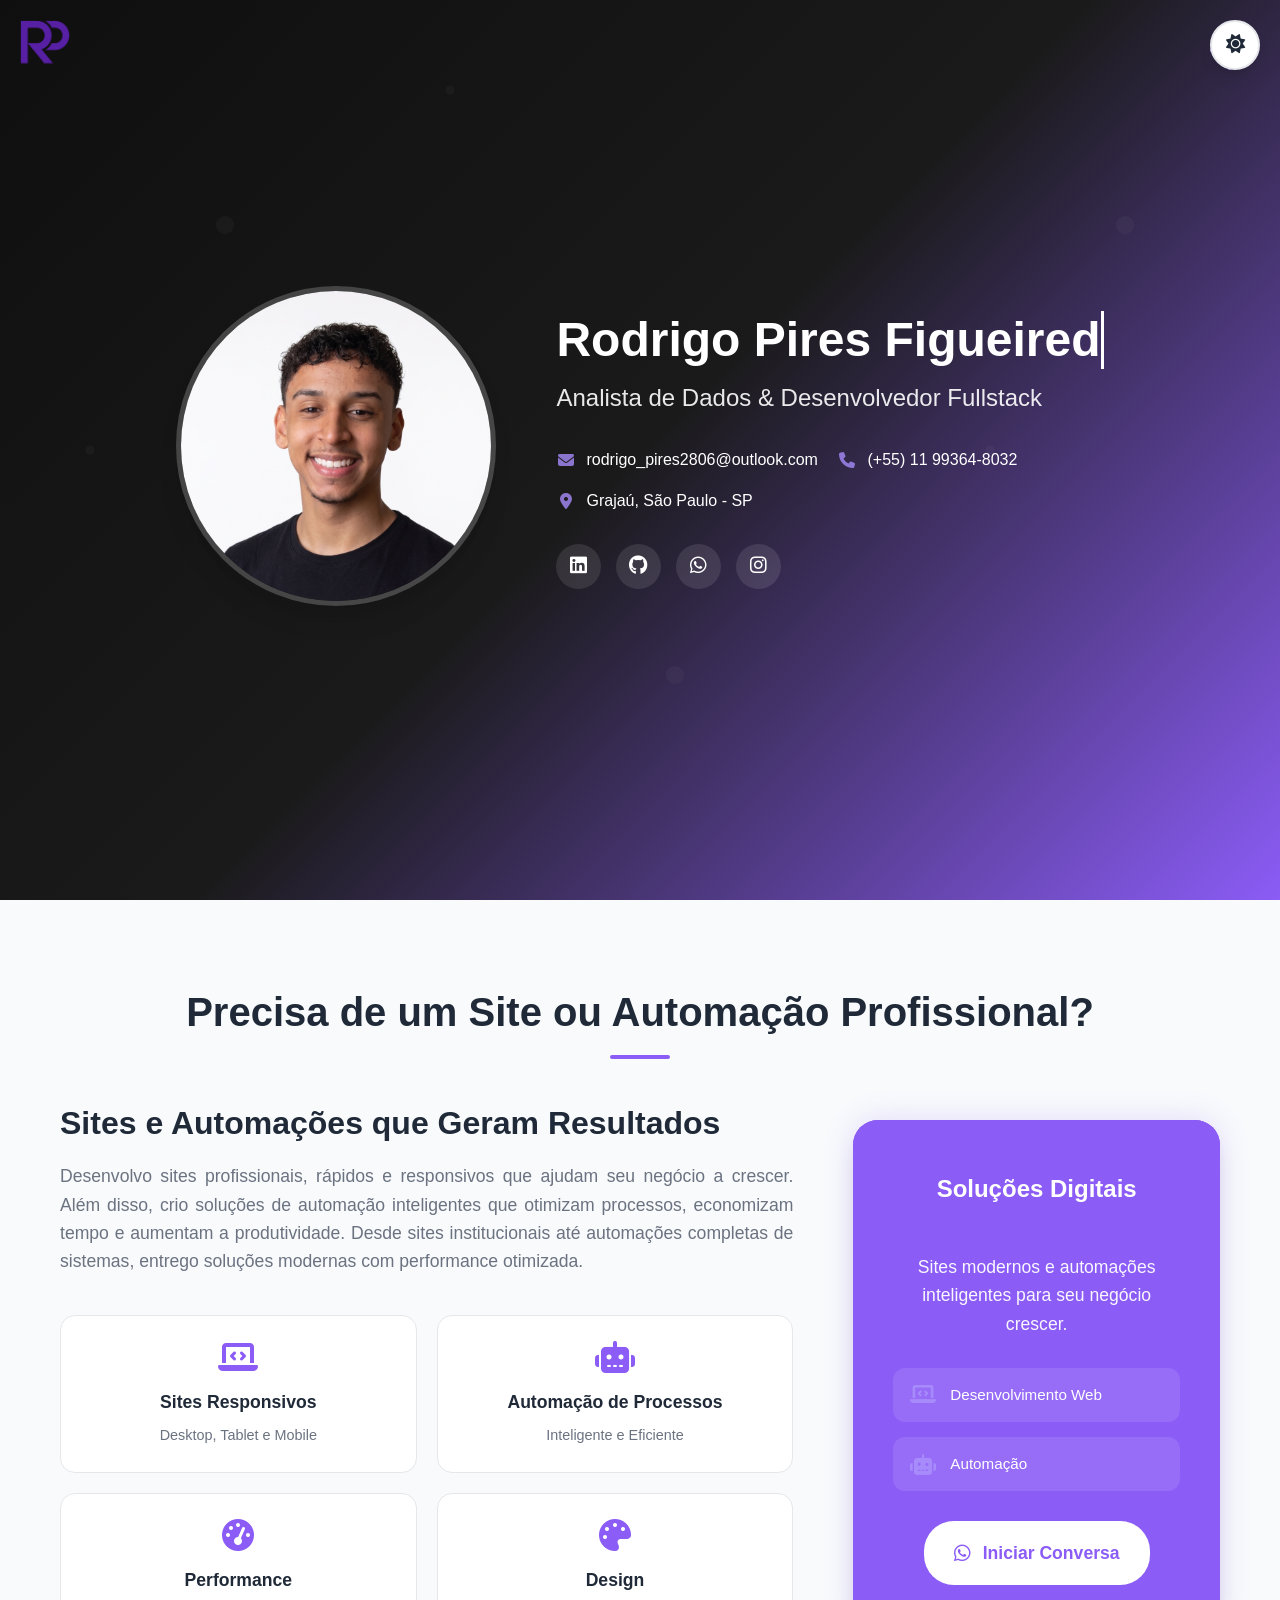
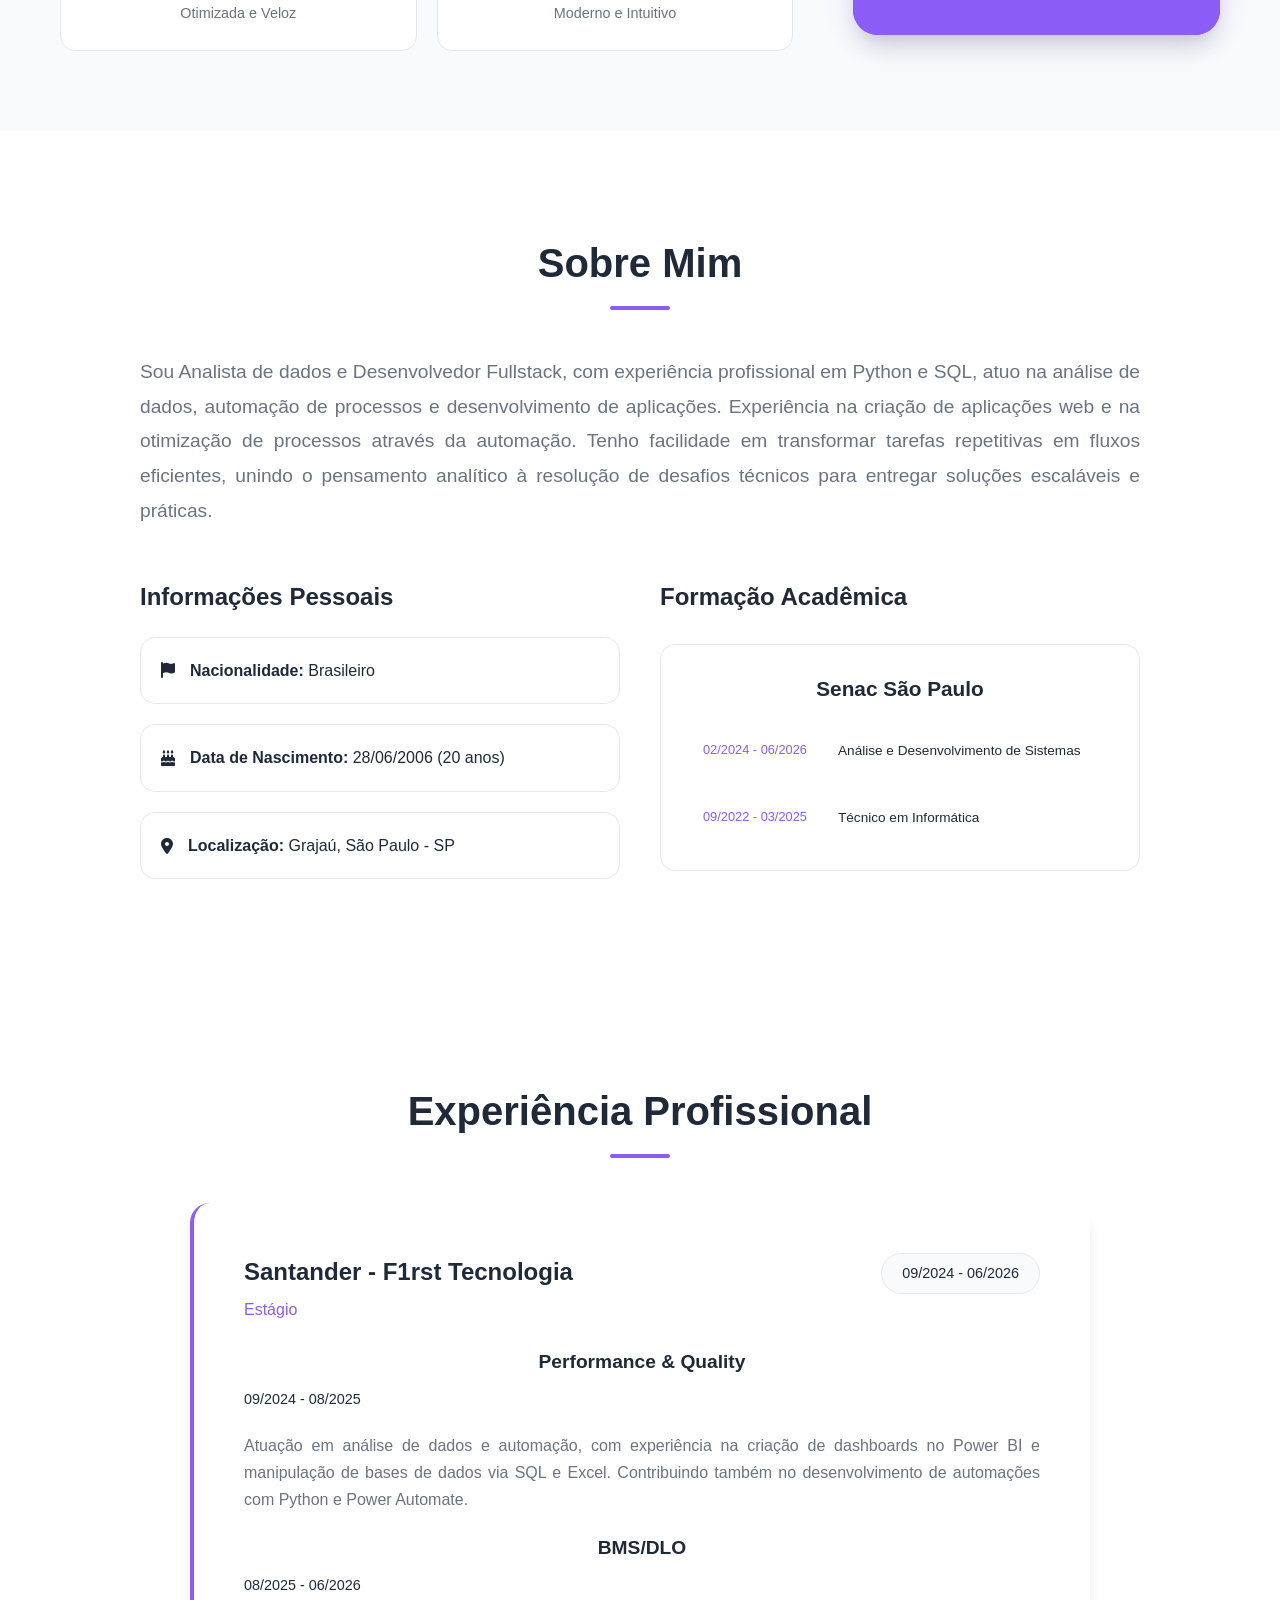
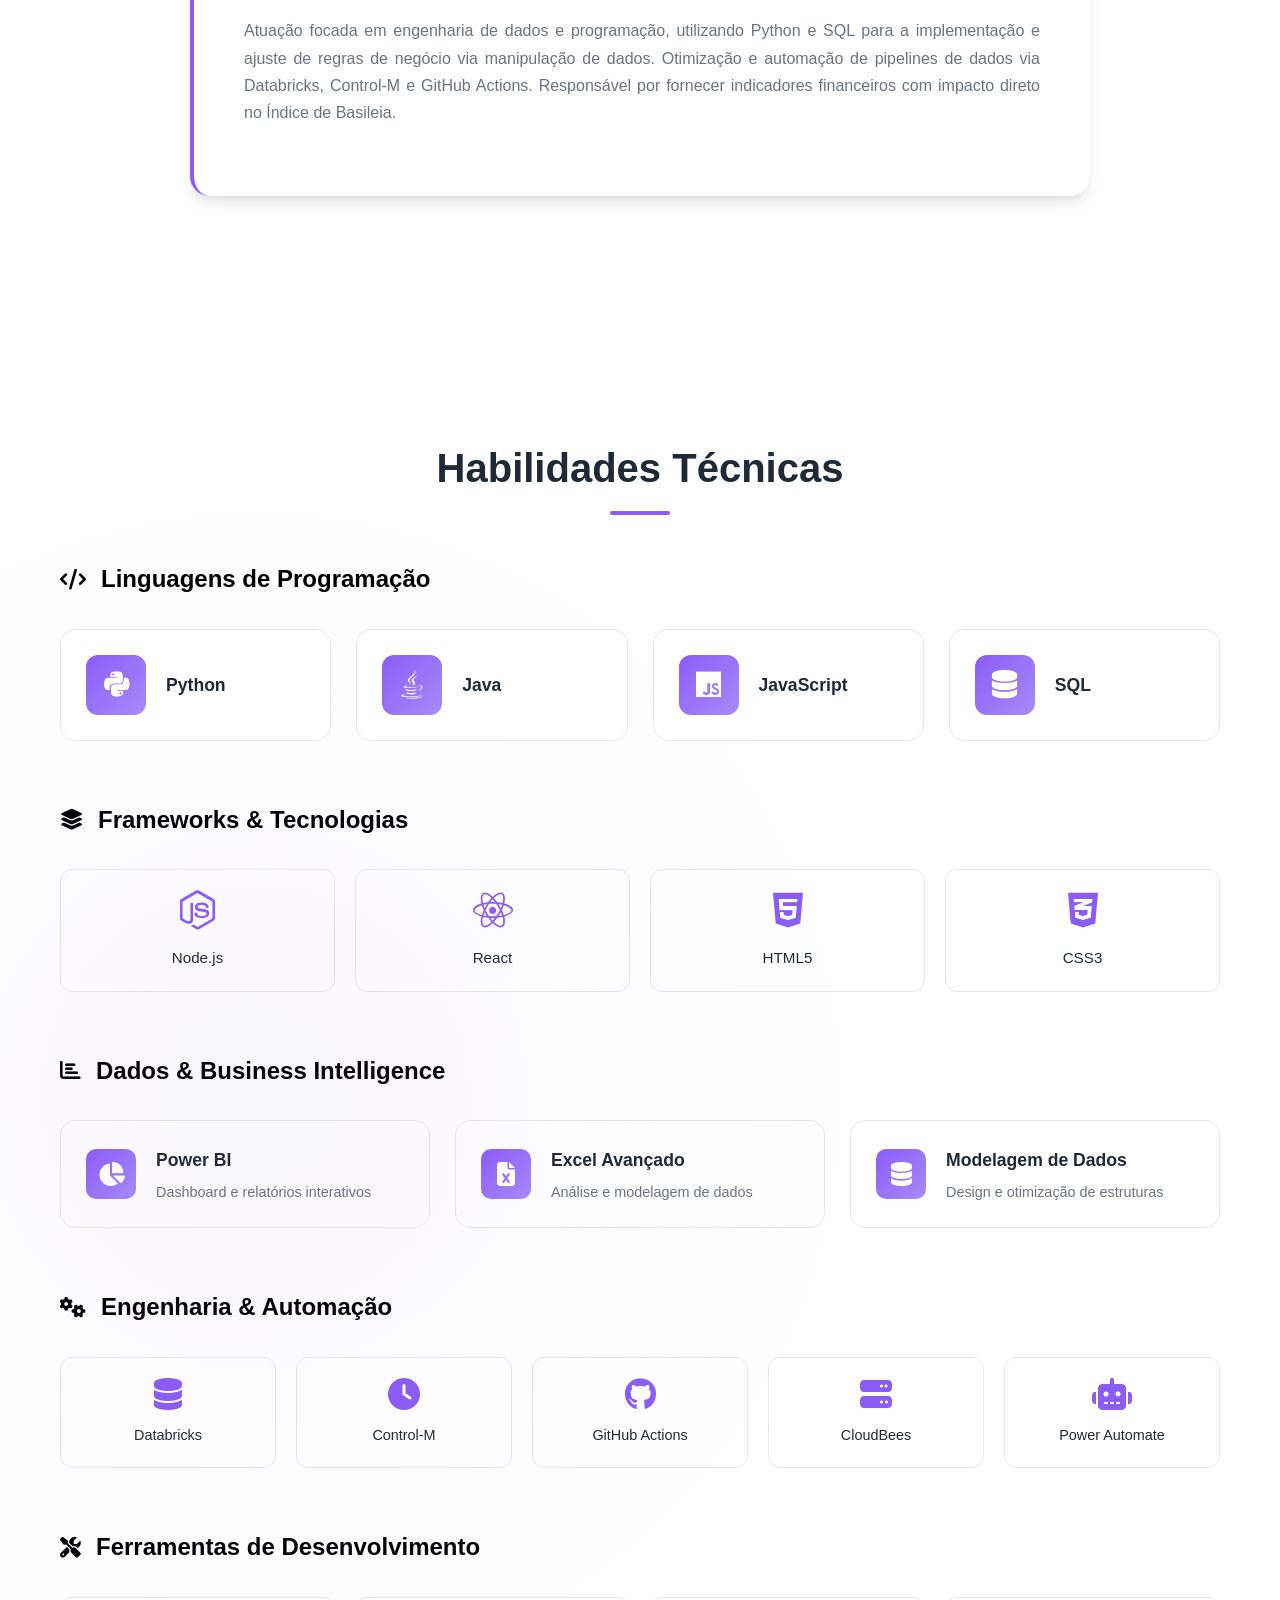
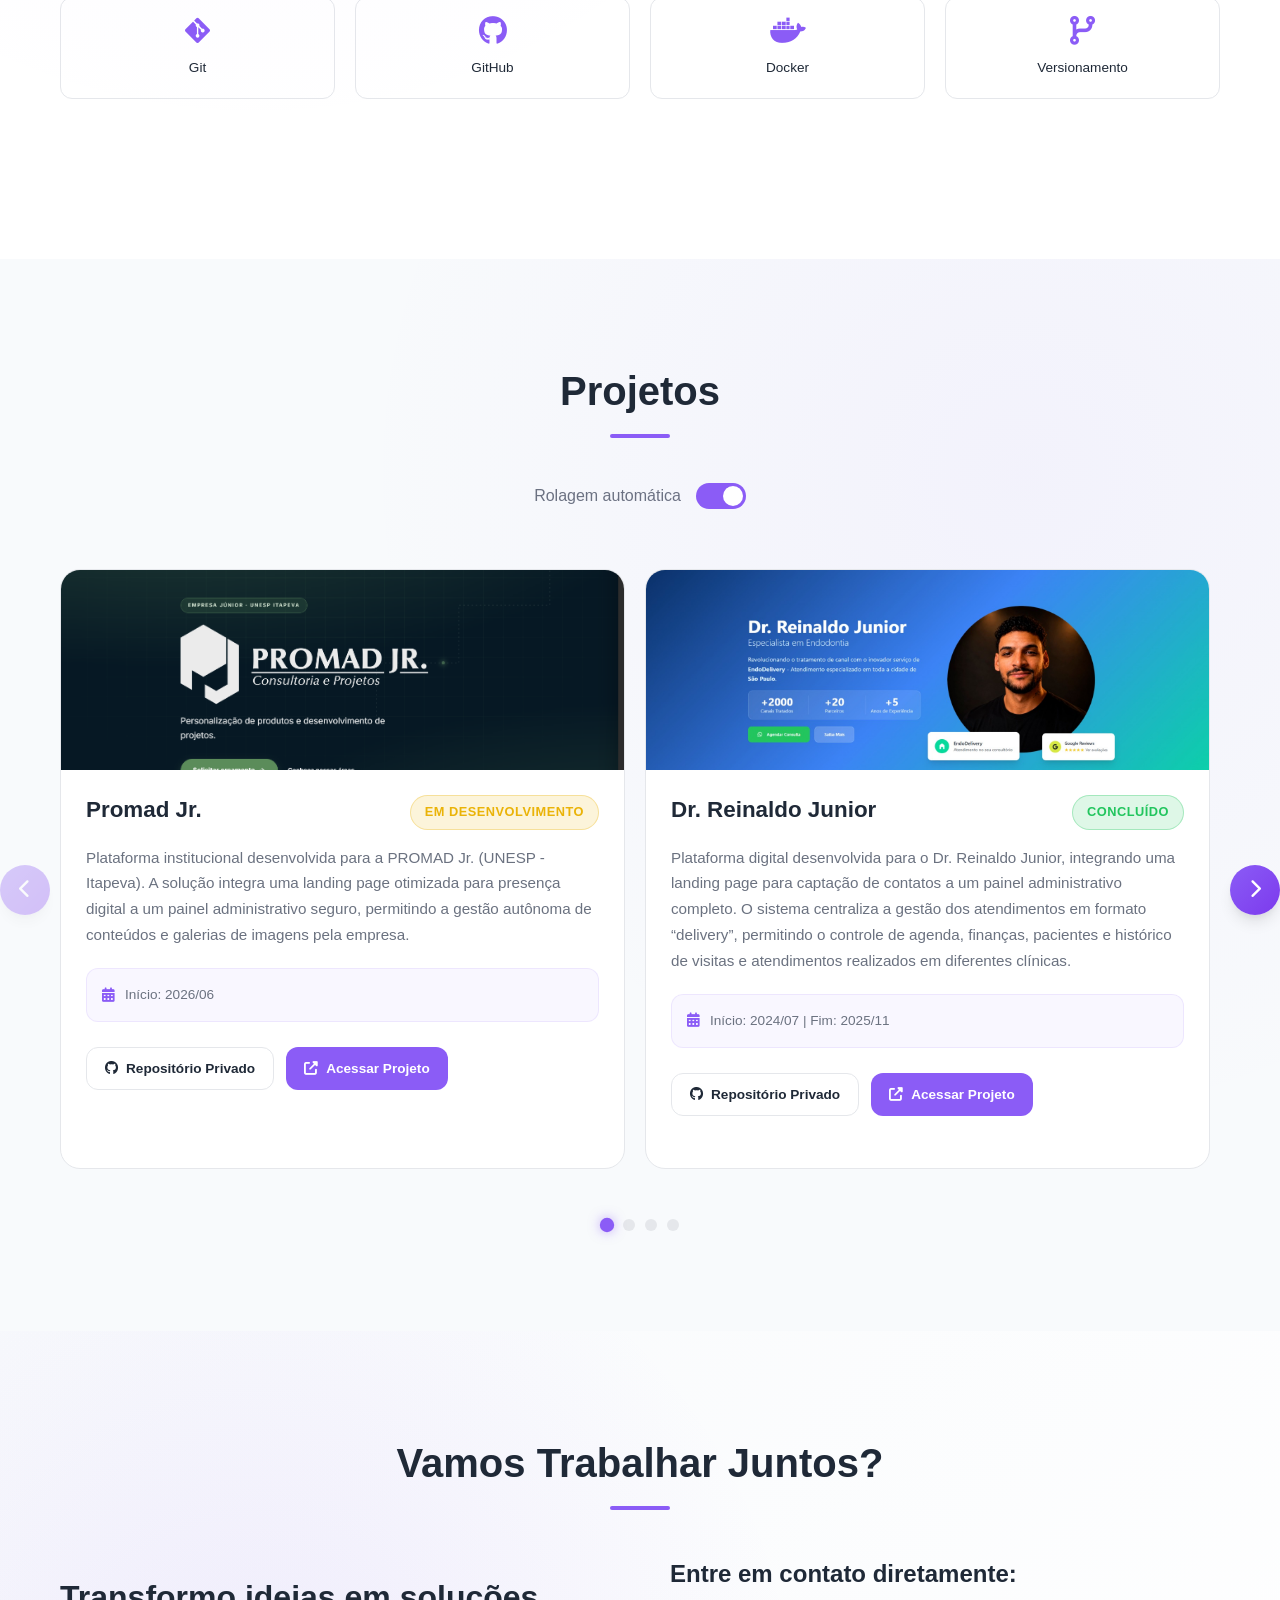
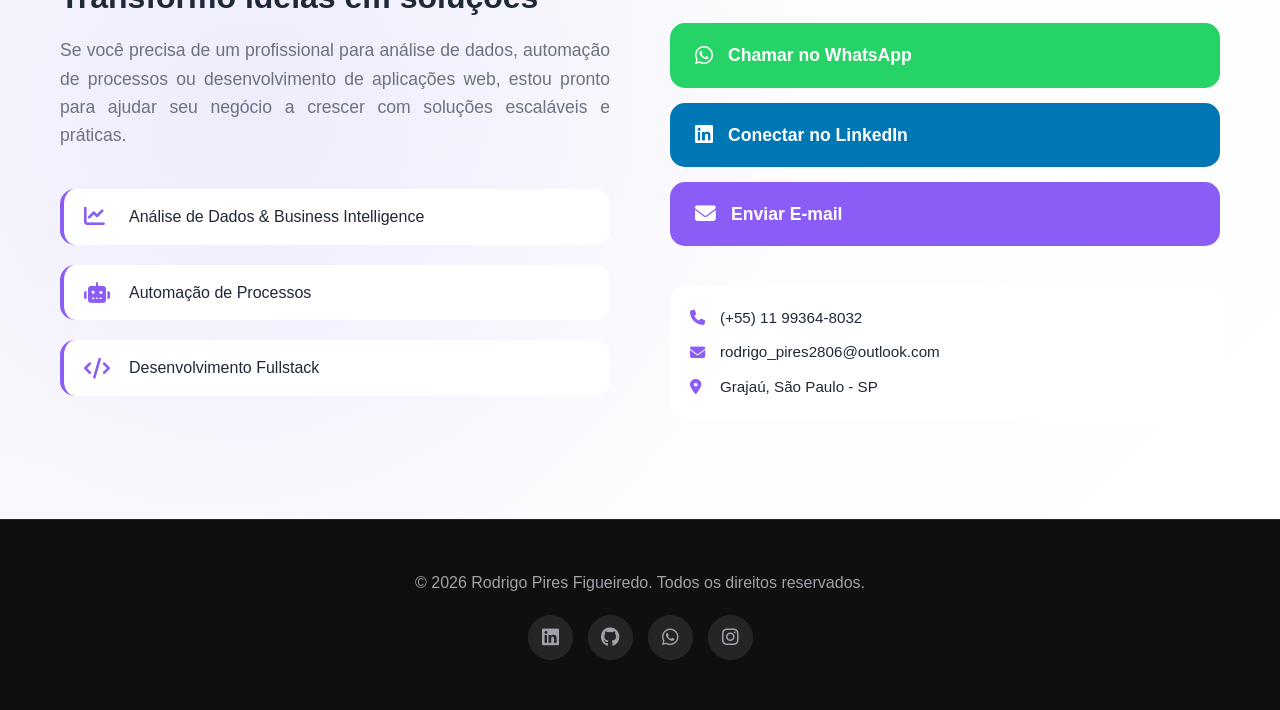
==== index.html @ 3133cb39 "feat: Novo projeto adicionado (Dr. Reinaldo Junior). Descrição e título do projeto "Promad Jr." alte" ====
<!DOCTYPE html>
<html lang="pt-BR">
<head>
    <meta charset="UTF-8">
    <meta name="viewport" content="width=device-width, initial-scale=1.0">
    <meta name="format-detection" content="telephone=no">
    <meta name="format-detection" content="date=no">
    <meta name="robots" content="noindex, nofollow">
    <meta http-equiv="Content-Security-Policy" content="script-src 'self' 'unsafe-inline' https://fonts.googleapis.com https://cdnjs.cloudflare.com; style-src 'self' 'unsafe-inline' https://fonts.googleapis.com https://cdnjs.cloudflare.com; font-src https://fonts.gstatic.com https://cdnjs.cloudflare.com;">
    <title>Rodrigo Pires Figueiredo - Analista de Dados & Desenvolvedor Fullstack</title>
    
    <!-- Favicons -->
    <link rel="icon" type="image/x-icon" href="Favicon/favicon.ico">
    <link rel="icon" type="image/png" sizes="32x32" href="Favicon/favicon-32x32.png">
    <link rel="icon" type="image/png" sizes="16x16" href="Favicon/favicon-16x16.png">
    
    <link rel="stylesheet" href="styles.css">
    <link rel="stylesheet" href="navbar-styles.css">
    <link href="https://fonts.googleapis.com/css2?family=Inter:wght@300;400;500;600;700&display=swap" rel="stylesheet">
    <link rel="stylesheet" href="https://cdnjs.cloudflare.com/ajax/libs/font-awesome/6.4.0/css/all.min.css">
</head>
<body>
    <!-- Header com informações pessoais -->
    <header class="hero-section" id="hero">
        <div class="container">
            <div class="hero-content">
                <div class="profile-image">
                    <img src="img/DigoPires.jpg" alt="Rodrigo Pires Figueiredo" id="profile-img">
                </div>
                <div class="hero-text">
                    <h1 class="name">Rodrigo Pires Figueiredo</h1>
                    <h2 class="title">Analista de Dados & Desenvolvedor Fullstack</h2>
                    <div class="contact-info">
                        <div class="contact-item">
                            <i class="fas fa-envelope"></i>
                            <span>rodrigo_pires2806@outlook.com</span>
                        </div>
                        <div class="contact-item">
                            <i class="fas fa-phone"></i>
                            <span>(+55) 11 99364-8032</span>
                        </div>
                        <div class="contact-item">
                            <i class="fas fa-map-marker-alt"></i>
                            <span>Grajaú, São Paulo - SP</span>
                        </div>
                    </div>
                    <div class="social-links">
                        <a href="https://www.linkedin.com/in/rodrigo-pires-figueiredo" target="_blank" class="social-link">
                            <i class="fab fa-linkedin"></i>
                        </a>
                        <a href="https://github.com/DigoPires" target="_blank" class="social-link">
                            <i class="fab fa-github"></i>
                        </a>
                        <a href="https://wa.me/+5511993648032" target="_blank" class="social-link whatsapp-link">
                            <i class="fab fa-whatsapp"></i>
                        </a>
                        <a href="https://www.instagram.com/_pires.r/" target="_blank" class="social-link instagram-link">
                            <i class="fab fa-instagram"></i>
                        </a>
                    </div>
                </div>
            </div>
        </div>
        
        <!-- Seta animada para indicar rolagem -->
        <div class="scroll-indicator" id="scroll-indicator">
            <div class="scroll-arrow">
                <i class="fas fa-chevron-down"></i>
            </div>
            <div class="scroll-text">
                Role para ver mais
            </div>
        </div>
    </header>

    <!-- Nav-bar Flutuante e Inteligente -->
    <nav id="smart-nav" class="floating-nav">
        <div class="nav-container">
            <ul class="nav-menu">
                <!-- <li class="nav-item">
                    <a href="#hero" class="nav-link" data-section="hero">
                        <i class="fas fa-home"></i>
                        <span>Home</span>
                    </a>
                </li> -->
                <li class="nav-item">
                    <a href="#sites" class="nav-link" data-section="sites">
                        <i class="fas fa-laptop-code"></i>
                        <span>Serviços</span>
                    </a>
                </li>
                <li class="nav-item">
                    <a href="#about" class="nav-link" data-section="about">
                        <i class="fas fa-user"></i>
                        <span>Sobre</span>
                    </a>
                </li>
                <li class="nav-item">
                    <a href="#experience" class="nav-link" data-section="experience">
                        <i class="fas fa-briefcase"></i>
                        <span>Experiência</span>
                    </a>
                </li>
                <li class="nav-item">
                    <a href="#skills" class="nav-link" data-section="skills">
                        <i class="fas fa-code"></i>
                        <span>Habilidades</span>
                    </a>
                </li>
                <li class="nav-item">
                    <a href="#projects" class="nav-link" data-section="projects">
                        <i class="fas fa-folder-open"></i>
                        <span>Projetos</span>
                    </a>
                </li>
                <li class="nav-item">
                    <a href="#contact" class="nav-link" data-section="contact">
                        <i class="fas fa-envelope"></i>
                        <span>Contato</span>
                    </a>
                </li>
            </ul>
            <button class="nav-toggle" id="nav-toggle-btn">
                <i class="fas fa-bars"></i>
            </button>
        </div>
    </nav>

    <!-- Seção Sites Profissionais -->
    <section class="sites-section" id="sites">
        <div class="container">
            <h2 class="section-title">Precisa de um Site ou Automação Profissional?</h2>
            <div class="sites-content">
                <div class="sites-text">
                    <h3>Sites e Automações que Geram Resultados</h3>
                    <p>Desenvolvo sites profissionais, rápidos e responsivos que ajudam seu negócio a crescer. Além disso, crio soluções de automação inteligentes que otimizam processos, economizam tempo e aumentam a produtividade. Desde sites institucionais até automações completas de sistemas, entrego soluções modernas com performance otimizada.</p>
                    <div class="services-grid">
                        <div class="service-item">
                            <i class="fas fa-laptop-code"></i>
                            <h4>Sites Responsivos</h4>
                            <p>Desktop, Tablet e Mobile</p>
                        </div>
                        <div class="service-item">
                            <i class="fas fa-robot"></i>
                            <h4>Automação de Processos</h4>
                            <p>Inteligente e Eficiente</p>
                        </div>
                        <div class="service-item">
                            <i class="fas fa-tachometer-alt"></i>
                            <h4>Performance</h4>
                            <p>Otimizada e Veloz</p>
                        </div>
                        <div class="service-item">
                            <i class="fas fa-palette"></i>
                            <h4>Design</h4>
                            <p>Moderno e Intuitivo</p>
                        </div>
                    </div>
                </div>
                <div class="sites-cta">
                    <div class="cta-card">
                        <div class="cta-header">
                            <i class="fas fa-rocket"></i>
                            <h4>Soluções Digitais</h4>
                        </div>
                        <p>Sites modernos e automações inteligentes para seu negócio crescer.</p>
                        <div class="cta-features">
                            <div class="feature-item">
                                <i class="fas fa-laptop-code"></i>
                                <span>Desenvolvimento Web</span>
                            </div>
                            <div class="feature-item">
                                <i class="fas fa-robot"></i>
                                <span>Automação</span>
                            </div>
                        </div>
                        <a href="https://wa.me/+5511993648032?text=Olá%20Rodrigo!%20Vi%20seu%20portfólio%20e%20preciso%20de%20um%20site%20ou%20automação.%20Podemos%20conversar?" target="_blank" class="cta-button">
                            <i class="fab fa-whatsapp"></i>
                            <span>Iniciar Conversa</span>
                        </a>
                    </div>
                </div>
            </div>
        </div>
    </section>

    <!-- Seção Sobre Mim -->
    <section class="about-section" id="about">
        <div class="container">
            <h2 class="section-title">Sobre Mim</h2>
            <div class="about-content">
                <p class="about-text">
                    Sou Analista de dados e Desenvolvedor Fullstack, com experiência profissional em Python e SQL, atuo na análise de dados, automação de processos e desenvolvimento de aplicações. Experiência na criação de aplicações web e na otimização de processos através da automação. Tenho facilidade em transformar tarefas repetitivas em fluxos eficientes, unindo o pensamento analítico à resolução de desafios técnicos para entregar soluções escaláveis e práticas.
                </p>
                <div class="integrated-info">
                    <div class="personal-info">
                        <h3>Informações Pessoais</h3>
                        <div class="info-grid">
                            <div class="info-item">
                                <i class="fas fa-flag"></i>
                                <div>
                                    <strong>Nacionalidade:</strong>
                                    <span>Brasileiro</span>
                                </div>
                            </div>
                            <div class="info-item">
                                <i class="fas fa-birthday-cake"></i>
                                <div>
                                    <strong>Data de Nascimento:</strong>
                                    <span>28/06/2006 (<span id="age">20</span> anos)</span>
                                </div>
                            </div>
                            <div class="info-item">
                                <i class="fas fa-map-marker-alt"></i>
                                <div>
                                    <strong>Localização:</strong>
                                    <span>Grajaú, São Paulo - SP</span>
                                </div>
                            </div>
                        </div>
                    </div>
                    <div class="education-info">
                        <h3>Formação Acadêmica</h3>
                        <div class="education-item">
                            <div class="education-header">
                                <h4>Senac São Paulo</h4>
                            </div>
                            <div class="education-details">
                                <div class="course-item">
                                    <span class="period">02/2024 - 06/2026</span>
                                    <span class="degree">Análise e Desenvolvimento de Sistemas</span>
                                </div>
                                <div class="course-item">
                                    <span class="period">09/2022 - 03/2025</span>
                                    <span class="degree">Técnico em Informática</span>
                                </div>
                            </div>
                        </div>
                    </div>
                </div>
            </div>
        </div>
    </section>

    <!-- Seção de Experiência Profissional -->
    <section class="experience-section" id="experience">
        <div class="container">
            <h2 class="section-title">Experiência Profissional</h2>
            <div class="experience-timeline">
                <div class="experience-item">
                    <div class="experience-header">
                        <div class="company-info">
                            <h3>Santander - F1rst Tecnologia</h3>
                            <span class="position">Estágio</span>
                        </div>
                        <span class="period">09/2024 - 06/2026</span>
                    </div>
                    <div class="experience-details">
                        <div class="role">
                            <h4>Performance & Quality</h4>
                            <span class="role-period">09/2024 - 08/2025</span>
                        </div>
                        <p>Atuação em análise de dados e automação, com experiência na criação de dashboards no Power BI e manipulação de bases de dados via SQL e Excel. Contribuindo também no desenvolvimento de automações com Python e Power Automate.</p>
                        
                        <div class="role">
                            <h4>BMS/DLO</h4>
                            <span class="role-period">08/2025 - 06/2026</span>
                        </div>
                        <p>Atuação focada em engenharia de dados e programação, utilizando Python e SQL para a implementação e ajuste de regras de negócio via manipulação de dados. Otimização e automação de pipelines de dados via Databricks, Control-M e GitHub Actions. Responsável por fornecer indicadores financeiros com impacto direto no Índice de Basileia.</p>
                    </div>
                </div>
            </div>
        </div>
    </section>

    
    <!-- Seção de Habilidades -->
    <section class="skills-section" id="skills">
        <div class="container">
            <h2 class="section-title">Habilidades Técnicas</h2>
            
            <!-- Linguagens de Programação -->
            <div class="skills-category">
                <h3 class="category-title">
                    <i class="fas fa-code"></i>
                    Linguagens de Programação
                </h3>
                <div class="programming-languages">
                    <div class="lang-card">
                        <div class="lang-icon">
                            <i class="fab fa-python"></i>
                        </div>
                        <div class="lang-info">
                            <h4>Python</h4>
                        </div>
                    </div>
                    <div class="lang-card">
                        <div class="lang-icon">
                            <i class="fab fa-java"></i>
                        </div>
                        <div class="lang-info">
                            <h4>Java</h4>
                        </div>
                    </div>
                    <div class="lang-card">
                        <div class="lang-icon">
                            <i class="fab fa-js"></i>
                        </div>
                        <div class="lang-info">
                            <h4>JavaScript</h4>
                        </div>
                    </div>
                    <div class="lang-card">
                        <div class="lang-icon">
                            <i class="fas fa-database"></i>
                        </div>
                        <div class="lang-info">
                            <h4>SQL</h4>
                        </div>
                    </div>
                </div>
            </div>

            <!-- Frameworks & Tecnologias -->
            <div class="skills-category">
                <h3 class="category-title">
                    <i class="fas fa-layer-group"></i>
                    Frameworks & Tecnologias
                </h3>
                <div class="tech-grid">
                    <div class="tech-item">
                        <i class="fab fa-node-js"></i>
                        <span>Node.js</span>
                    </div>
                    <div class="tech-item">
                        <i class="fab fa-react"></i>
                        <span>React</span>
                    </div>
                    <div class="tech-item">
                        <i class="fab fa-html5"></i>
                        <span>HTML5</span>
                    </div>
                    <div class="tech-item">
                        <i class="fab fa-css3-alt"></i>
                        <span>CSS3</span>
                    </div>
                </div>
            </div>

            <!-- Dados & Business Intelligence -->
            <div class="skills-category">
                <h3 class="category-title">
                    <i class="fas fa-chart-bar"></i>
                    Dados & Business Intelligence
                </h3>
                <div class="bi-grid">
                    <div class="bi-item">
                        <div class="bi-icon">
                            <i class="fas fa-chart-pie"></i>
                        </div>
                        <div class="bi-info">
                            <h4>Power BI</h4>
                            <p>Dashboard e relatórios interativos</p>
                        </div>
                    </div>
                    <div class="bi-item">
                        <div class="bi-icon">
                            <i class="fas fa-file-excel"></i>
                        </div>
                        <div class="bi-info">
                            <h4>Excel Avançado</h4>
                            <p>Análise e modelagem de dados</p>
                        </div>
                    </div>
                    <div class="bi-item">
                        <div class="bi-icon">
                            <i class="fas fa-database"></i>
                        </div>
                        <div class="bi-info">
                            <h4>Modelagem de Dados</h4>
                            <p>Design e otimização de estruturas</p>
                        </div>
                    </div>
                </div>
            </div>

            <!-- Engenharia & Automação -->
            <div class="skills-category">
                <h3 class="category-title">
                    <i class="fas fa-cogs"></i>
                    Engenharia & Automação
                </h3>
                <div class="automation-grid">
                    <div class="automation-item">
                        <i class="fas fa-database"></i>
                        <span>Databricks</span>
                    </div>
                    <div class="automation-item">
                        <i class="fas fa-clock"></i>
                        <span>Control-M</span>
                    </div>
                    <div class="automation-item">
                        <i class="fab fa-github"></i>
                        <span>GitHub Actions</span>
                    </div>
                    <div class="automation-item">
                        <i class="fas fa-server"></i>
                        <span>CloudBees</span>
                    </div>
                    <div class="automation-item">
                        <i class="fas fa-robot"></i>
                        <span>Power Automate</span>
                    </div>
                </div>
            </div>

            <!-- Ferramentas de Desenvolvimento -->
            <div class="skills-category">
                <h3 class="category-title">
                    <i class="fas fa-tools"></i>
                    Ferramentas de Desenvolvimento
                </h3>
                <div class="dev-tools-grid">
                    <div class="dev-tool">
                        <i class="fab fa-git-alt"></i>
                        <span>Git</span>
                    </div>
                    <div class="dev-tool">
                        <i class="fab fa-github"></i>
                        <span>GitHub</span>
                    </div>
                    <div class="dev-tool">
                        <i class="fab fa-docker"></i>
                        <span>Docker</span>
                    </div>
                    <div class="dev-tool">
                        <i class="fas fa-code-branch"></i>
                        <span>Versionamento</span> 
                    </div>
                </div>
            </div>
        </div>
    </section>

    <!-- Seção de Projetos -->
    <section class="projects-section" id="projects">
        <div class="container">
            <h2 class="section-title">Projetos</h2>
            <div class="autoplay-control">
                <span class="autoplay-label">Rolagem automática</span>
                <label class="toggle-switch">
                    <input type="checkbox" id="autoplay-toggle" checked>
                    <span class="toggle-slider"></span>
                </label>
            </div>
            <div class="projects-carousel">
                <div class="carousel-container">
                    <div class="carousel-track" id="carousel-track">

                        <!-- PromadJR -->
                        <div class="project-card">
                            <div class="project-image">
                                <img src="img/projects/Tela_PromadJr.png" alt="PromadJR" />
                            </div>
                            <div class="project-card-content">
                                <div class="project-header">
                                    <h3 class="project-title">Promad Jr.</h3>
                                    <div class="project-status">
                                        <span class="status-badge in-progress">Em Desenvolvimento</span>
                                    </div>
                                </div>
                                <p class="project-description">Plataforma institucional desenvolvida para a PROMAD Jr. (UNESP - Itapeva). A solução integra uma landing page otimizada para presença digital a um painel administrativo seguro, permitindo a gestão autônoma de conteúdos e galerias de imagens pela empresa.</p>
                                <div class="project-dates">
                                    <span class="date-item">
                                        <i class="fas fa-calendar-alt"></i>
                                        Início: 2026/06
                                    </span>
                                </div>
                                <div class="project-links">
                                    <a href="#" class="project-link project-github-link" target="_blank">
                                        <i class="fab fa-github"></i>
                                        <span>Repositório Privado</span>
                                    </a>
                                    <a href="https://promadjr-staging.onrender.com/" class="project-link access-link" target="_blank">
                                        <i class="fas fa-external-link-alt"></i>
                                        <span>Acessar Projeto</span>
                                    </a>
                                </div>
                            </div>
                        </div>

                        <!-- Dr. Reinaldo Junior -->
                        <div class="project-card">
                            <div class="project-image">
                                <img src="img/projects/Tela_RJ.png" alt="Dr. Reinaldo Junior" />
                            </div>
                            <div class="project-card-content">
                                <div class="project-header">
                                    <h3 class="project-title">Dr. Reinaldo Junior</h3>
                                    <div class="project-status">
                                        <span class="status-badge completed">Concluído</span>
                                    </div>
                                </div>
                                <p class="project-description">Plataforma digital desenvolvida para o Dr. Reinaldo Junior, integrando uma landing page para captação de contatos a um painel administrativo completo. O sistema centraliza a gestão dos atendimentos em formato “delivery”, permitindo o controle de agenda, finanças, pacientes e histórico de visitas e atendimentos realizados em diferentes clínicas.</p>
                                <div class="project-dates">
                                    <span class="date-item">
                                        <i class="fas fa-calendar-alt"></i>
                                        Início: 2024/07 | Fim: 2025/11
                                    </span>
                                </div>
                                <div class="project-links">
                                    <a href="#" class="project-link project-github-link" target="_blank">
                                        <i class="fab fa-github"></i>
                                        <span>Repositório Privado</span>
                                    </a>
                                    <a href="https://reinaldo-junior.onrender.com/" class="project-link access-link" target="_blank">
                                        <i class="fas fa-external-link-alt"></i>
                                        <span>Acessar Projeto</span>
                                    </a>
                                </div>
                            </div>
                        </div>

                        <!-- OdontoReport -->
                        <div class="project-card">
                            <div class="project-image">
                                <img src="img/projects/Tela_OdontoReport.png" alt="OdontoReport" />
                            </div>
                            <div class="project-card-content">
                                <div class="project-header">
                                    <h3 class="project-title">OdontoReport</h3>
                                    <div class="project-status">
                                        <span class="status-badge in-progress">Em Desenvolvimento</span>
                                    </div>
                                </div>
                                <p class="project-description">Aplicação web moderna para dentistas que oferece solução completa para documentação clínica. Com interface intuitiva, dashboard personalizado, geração de PDFs, importação de relatórios e sistema de configurações.</p>
                                <div class="project-dates">
                                    <span class="date-item">
                                        <i class="fas fa-calendar-alt"></i>
                                        Início: 2026/06
                                    </span>
                                </div>
                                <div class="project-links">
                                    <a href="https://github.com/DigoPires/OdontoReport" class="project-link project-github-link" target="_blank">
                                        <i class="fab fa-github"></i>
                                        <span>GitHub</span>
                                    </a>
                                    <a href="https://odonto-report.onrender.com" class="project-link access-link" target="_blank">
                                        <i class="fas fa-external-link-alt"></i>
                                        <span>Acessar Projeto</span>
                                    </a>
                                </div>
                            </div>
                        </div>

                        <!-- DigoChess -->
                        <div class="project-card">
                            <div class="project-image">
                                <img src="img/projects/Tela_DigoChess.png" alt="DigoChess" />
                            </div>
                            <div class="project-card-content">
                                <div class="project-header">
                                    <h3 class="project-title">DigoChess</h3>
                                    <div class="project-status">
                                        <span class="status-badge completed">Concluído</span>
                                    </div>
                                </div>
                                <p class="project-description">Jogo de xadrez completo e moderno desenvolvido com HTML5, CSS3 e JavaScript puro. Interface responsiva, regras completas (roque, en passant, promoção), cronômetro e histórico de jogadas.</p>
                                <div class="project-dates">
                                    <span class="date-item">
                                        <i class="fas fa-calendar-alt"></i>
                                        Início/Fim: 2026/06
                                    </span>
                                </div>
                                <div class="project-links">
                                    <a href="https://github.com/DigoPires/DigoChess" class="project-link project-github-link" target="_blank">
                                        <i class="fab fa-github"></i>
                                        <span>GitHub</span>
                                    </a>
                                    <a href="https://digochess.netlify.app/" class="project-link access-link" target="_blank">
                                        <i class="fas fa-external-link-alt"></i>
                                        <span>Acessar Projeto</span>
                                    </a>
                                </div>
                            </div>
                        </div>

                        <!-- Projeto Landing Page - TI110 -->
                        <div class="project-card">
                            <div class="project-image">
                                <img src="img/projects/Tela_LandingPage.png" alt="Landing Page TI110" />
                            </div>
                            <div class="project-card-content">
                                <div class="project-header">
                                    <h3 class="project-title">Landing Page - TI110</h3>
                                    <div class="project-status">
                                        <span class="status-badge completed">Concluído</span>
                                    </div>
                                </div>
                                <p class="project-description">Website responsivo criado como projeto prático no Senac Largo Treze. Desenvolvido com HTML5, CSS3 e JavaScript puro para consolidação de lógica de programação e layouts modernos.</p>
                                <div class="project-dates">
                                    <span class="date-item">
                                        <i class="fas fa-calendar-alt"></i>
                                        Início/Fim: 2023/12
                                    </span>
                                </div>
                                <div class="project-links">
                                    <a href="https://github.com/jhonatanjulio/projetoLandingPage" class="project-link project-github-link" target="_blank">
                                        <i class="fab fa-github"></i>
                                        <span>GitHub</span>
                                    </a>
                                    <a href="https://landingpageliverpool.vercel.app/" class="project-link access-link" target="_blank">
                                        <i class="fas fa-external-link-alt"></i>
                                        <span>Acessar Projeto</span>
                                    </a>
                                </div>
                            </div>
                        </div>
                    </div>
                </div>
                <button class="carousel-btn prev-btn" id="prev-btn">
                    <i class="fas fa-chevron-left"></i>
                </button>
                <button class="carousel-btn next-btn" id="next-btn">
                    <i class="fas fa-chevron-right"></i>
                </button>
                <div class="carousel-indicators" id="carousel-indicators"></div>
                
                <!-- Setas de navegação mobile -->
                <div class="mobile-nav-arrows" id="mobile-nav-arrows">
                    <button class="mobile-nav-btn" id="mobile-prev-btn">
                        <i class="fas fa-chevron-left"></i>
                    </button>
                    <button class="mobile-nav-btn" id="mobile-next-btn">
                        <i class="fas fa-chevron-right"></i>
                    </button>
                </div>
            </div>
        </div>
    </section>

    <!-- Modal Lightbox para Imagens -->
    <div class="image-modal" id="image-modal">
        <div class="modal-content">
            <button class="modal-close" id="modal-close">
                <i class="fas fa-times"></i>
            </button>
            <img class="modal-image" id="modal-image" src="" alt="" />
        </div>
    </div>


    <!-- Seção Vamos Trabalhar Juntos -->
    <section class="contact-section" id="contact">
        <div class="container">
            <h2 class="section-title">Vamos Trabalhar Juntos?</h2>
            <div class="contact-content">
                <div class="contact-text">
                    <h3>Transformo ideias em soluções</h3>
                    <p>Se você precisa de um profissional para análise de dados, automação de processos ou desenvolvimento de aplicações web, estou pronto para ajudar seu negócio a crescer com soluções escaláveis e práticas.</p>
                    <div class="contact-highlights">
                        <div class="highlight-item">
                            <i class="fas fa-chart-line"></i>
                            <span>Análise de Dados & Business Intelligence</span>
                        </div>
                        <div class="highlight-item">
                            <i class="fas fa-robot"></i>
                            <span>Automação de Processos</span>
                        </div>
                        <div class="highlight-item">
                            <i class="fas fa-code"></i>
                            <span>Desenvolvimento Fullstack</span>
                        </div>
                    </div>
                </div>
                <div class="contact-actions">
                    <h4>Entre em contato diretamente:</h4>
                    <div class="contact-buttons">
                        <a href="https://wa.me/+5511993648032?text=Olá%20Rodrigo!%20Vi%20seu%20currículo%20e%20gostaria%20de%20conversar%20sobre%20um%20projeto." target="_blank" class="contact-btn whatsapp-btn">
                            <i class="fab fa-whatsapp"></i>
                            <span>Chamar no WhatsApp</span>
                        </a>
                        <a href="https://www.linkedin.com/in/rodrigo-pires-figueiredo" target="_blank" class="contact-btn linkedin-btn">
                            <i class="fab fa-linkedin"></i>
                            <span>Conectar no LinkedIn</span>
                        </a>
                        <a href="mailto:rodrigo_pires2806@outlook.com?subject=Proposta%20de%20Projeto&body=Olá%20Rodrigo,%20vi%20seu%20currículo%20e%20gostaria%20de%20discutir%20um%20projeto." class="contact-btn email-btn">
                            <i class="fas fa-envelope"></i>
                            <span>Enviar E-mail</span>
                        </a>
                    </div>
                    <div class="contact-info-footer">
                        <p><i class="fas fa-phone"></i> (+55) 11 99364-8032</p>
                        <p><i class="fas fa-envelope"></i> rodrigo_pires2806@outlook.com</p>
                        <p><i class="fas fa-map-marker-alt"></i> Grajaú, São Paulo - SP</p>
                    </div>
                </div>
            </div>
        </div>
    </section>

    <!-- Footer -->
    <footer class="footer">
        <div class="container">
            <div class="footer-content">
                <p>&copy; 2026 Rodrigo Pires Figueiredo. Todos os direitos reservados.</p>
                <div class="footer-social">
                        <a href="https://www.linkedin.com/in/rodrigo-pires-figueiredo" target="_blank" class="social-link">
                            <i class="fab fa-linkedin"></i>
                        </a>
                        <a href="https://github.com/DigoPires" target="_blank" class="social-link">
                            <i class="fab fa-github"></i>
                        </a>
                        <a href="https://wa.me/+5511993648032" target="_blank" class="social-link whatsapp-link">
                            <i class="fab fa-whatsapp"></i>
                        </a>
                        <a href="https://www.instagram.com/_pires.r/" target="_blank" class="social-link instagram-link">
                            <i class="fab fa-instagram"></i>
                        </a>
                </div>
            </div>
        </div>
    </footer>

    <!-- Logo fixa no canto superior esquerdo -->
    <div class="logo-fixed">
        <img src="img/rp2.png" alt="Logo Rodrigo Pires" class="logo-img">
    </div>

    <!-- Botão de alternar tema -->
    <button id="theme-toggle" class="theme-toggle" aria-label="Alternar tema">
        <i class="fas fa-moon" id="theme-icon"></i>
    </button>

    <script src="navbar-script.js"></script>
    <script src="script.js"></script>
    <button id="back-to-top" class="back-to-top" aria-label="Voltar ao topo">
        <i class="fas fa-arrow-up"></i>
    </button>
</body>
</html>
---- styles.css ----
/* Reset e Configurações Base */
* {
    margin: 0;
    padding: 0;
    box-sizing: border-box;
}

:root {
    --primary-color: #8b5cf6;
    --secondary-color: #7c3aed;
    --accent-color: #a78bfa;
    --dark-bg: #0f0f0f;
    --dark-surface: #1a1a1a;
    --dark-card: #252525;
    --text-dark: #ffffff;
    --text-light: #a1a1aa;
    --text-muted: #71717a;
    --bg-light: #0a0a0a;
    --bg-white: #0f0f0f;
    --border-color: #27272a;
    --shadow-sm: 0 1px 2px 0 rgba(0, 0, 0, 0.3);
    --shadow-md: 0 4px 6px -1px rgba(0, 0, 0, 0.4), 0 2px 4px -1px rgba(0, 0, 0, 0.3);
    --shadow-lg: 0 10px 15px -3px rgba(0, 0, 0, 0.5), 0 4px 6px -2px rgba(0, 0, 0, 0.4);
    --shadow-xl: 0 20px 25px -5px rgba(0, 0, 0, 0.6), 0 10px 10px -5px rgba(0, 0, 0, 0.5);
    --shadow-purple: 0 0 30px rgba(139, 92, 246, 0.3);
}

body {
    font-family: 'Inter', -apple-system, BlinkMacSystemFont, 'Segoe UI', sans-serif;
    line-height: 1.6;
    color: var(--text-dark);
    background-color: var(--dark-bg);
    overflow-x: hidden;
}

.container {
    max-width: 1200px;
    margin: 0 auto;
    padding: 0 20px;
}

/* Hero Section */
.hero-section {
    background: linear-gradient(135deg, var(--dark-bg) 0%, var(--dark-surface) 50%, var(--primary-color) 100%);
    color: white;
    padding: 100px 0;
    position: relative;
    overflow: hidden;
    min-height: 100vh;
    display: flex;
    align-items: center;
}

.hero-section::before {
    content: '';
    position: absolute;
    top: 0;
    left: 0;
    right: 0;
    bottom: 0;
    background: url('data:image/svg+xml,<svg xmlns="http://www.w3.org/2000/svg" viewBox="0 0 100 100"><defs><pattern id="grain" width="100" height="100" patternUnits="userSpaceOnUse"><circle cx="25" cy="25" r="1" fill="white" opacity="0.1"/><circle cx="75" cy="75" r="1" fill="white" opacity="0.1"/><circle cx="50" cy="10" r="0.5" fill="white" opacity="0.1"/><circle cx="10" cy="50" r="0.5" fill="white" opacity="0.1"/></pattern></defs><rect width="100" height="100" fill="url(%23grain)"/></svg>');
    opacity: 0.3;
}

/* Seta animada de rolagem */
.scroll-indicator {
    position: absolute;
    bottom: 50px;
    left: 50%;
    transform: translateX(-50%);
    text-align: center;
    z-index: 10;
    opacity: 1;
    cursor: pointer;
}

.scroll-arrow {
    width: 40px;
    height: 40px;
    border: 2px solid rgba(255, 255, 255, 0.8);
    border-radius: 50%;
    display: flex;
    align-items: center;
    justify-content: center;
    margin: 0 auto 15px;
    animation: bounce 2s infinite;
    transition: all 0.3s ease;
}

.scroll-arrow:hover {
    border-color: var(--accent-color);
    transform: scale(1.1);
}

.scroll-arrow i {
    color: rgba(255, 255, 255, 0.8);
    font-size: 1.2rem;
    animation: pulse 2s infinite;
}

.scroll-text {
    color: rgba(255, 255, 255, 0.7);
    font-size: 0.9rem;
    font-weight: 500;
    letter-spacing: 1px;
    text-transform: uppercase;
    animation: fadeIn 1s ease-out 3s forwards;
    opacity: 0;
}

/* Animações */
@keyframes bounce {
    0%, 20%, 50%, 80%, 100% {
        transform: translateY(0);
    }
    40% {
        transform: translateY(-10px);
    }
    60% {
        transform: translateY(-5px);
    }
}

@keyframes pulse {
    0%, 100% {
        opacity: 0.8;
    }
    50% {
        opacity: 1;
    }
}

@keyframes fadeIn {
    to {
        opacity: 0.7;
    }
}

@keyframes fadeInUp {
    from {
        opacity: 0;
        transform: translateX(-50%) translateY(30px);
    }
    to {
        opacity: 1;
        transform: translateX(-50%) translateY(0);
    }
}

.hero-content {
    display: flex;
    align-items: center;
    gap: 60px;
    position: relative;
    z-index: 1;
}

.profile-image {
    flex-shrink: 0;
}

.profile-image img {
    width: 320px;
    height: 320px;
    border-radius: 50%;
    border: 5px solid rgba(255, 255, 255, 0.2);
    object-fit: cover;
    box-shadow: var(--shadow-xl);
    transition: transform 0.3s ease, box-shadow 0.3s ease;
    object-position: center 20%;
}

.profile-image img:hover {
    transform: scale(1.05);
    box-shadow: 0 25px 30px -5px rgba(0, 0, 0, 0.2);
}

.hero-text {
    flex: 1;
}

.name {
    font-size: 3rem;
    font-weight: 700;
    margin-bottom: 10px;
    line-height: 1.2;
}

.title {
    font-size: 1.5rem;
    font-weight: 400;
    margin-bottom: 30px;
    opacity: 0.9;
}

.contact-info {
    display: grid;
    grid-template-columns: repeat(auto-fit, minmax(250px, 1fr));
    gap: 15px;
    margin-bottom: 30px;
}

.contact-item {
    display: flex;
    align-items: center;
    gap: 10px;
}

.contact-item i {
    width: 20px;
    text-align: center;
    opacity: 0.8;
}

.social-links {
    display: flex;
    gap: 15px;
}

.social-link {
    display: inline-flex;
    align-items: center;
    justify-content: center;
    width: 45px;
    height: 45px;
    background: rgba(255, 255, 255, 0.1);
    border-radius: 50%;
    color: white;
    text-decoration: none;
    transition: all 0.3s ease;
    font-size: 1.2rem;
}

.social-link:hover {
    background: var(--primary-color);
    color: white;
    transform: translateY(-3px);
    box-shadow: var(--shadow-purple);
}

/* Seções Comuns */
section {
    padding: 100px 0;
    position: relative;
    z-index: 1;
}

.section-title {
    font-size: 2.5rem;
    font-weight: 700;
    text-align: center;
    margin-bottom: 60px;
    color: var(--text-dark);
    position: relative;
}

.section-title::after {
    content: '';
    position: absolute;
    bottom: -15px;
    left: 50%;
    transform: translateX(-50%);
    width: 60px;
    height: 4px;
    background: var(--primary-color);
    border-radius: 2px;
}

/* About Section */
.about-section {
    background: var(--dark-bg);
    padding: 100px 0;
    position: relative;
}

.about-content {
    max-width: 1000px;
    margin: 0 auto;
    text-align: center;
}

.about-text {
    font-size: 1.2rem;
    line-height: 1.8;
    color: var(--text-light);
    margin-bottom: 50px;
    text-align: justify;
}

.integrated-info {
    display: grid;
    grid-template-columns: 1fr 1fr;
    gap: 40px;
    margin-top: 50px;
}

.personal-info h3,
.education-info h3 {
    font-size: 1.5rem;
    font-weight: 600;
    color: var(--text-dark);
    margin-bottom: 20px;
    text-align: justify;
}

.education-info h3 {
    margin-bottom: 27px;
}

.info-grid {
    display: flex;
    flex-direction: column;
    gap: 20px;
}

.info-item {
    display: flex;
    align-items: center;
    gap: 15px;
    padding: 20px;
    background: var(--dark-card);
    border-radius: 15px;
    border: 1px solid var(--border-color);
    transition: all 0.3s ease;
}

.info-item:hover {
    transform: translateY(-3px);
    border-color: var(--primary-color);
    box-shadow: var(--shadow-purple);
}

/* Experience Section */
.experience-timeline {
    position: relative;
    max-width: 900px;
    margin: 0 auto;
}

.experience-item {
    background: var(--dark-card);
    border-radius: 20px;
    padding: 50px;
    margin-bottom: 40px;
    box-shadow: var(--shadow-lg);
    border-left: 4px solid var(--primary-color);
    transition: all 0.4s ease;
    position: relative;
    overflow: hidden;
}

.experience-item::before {
    content: '';
    position: absolute;
    top: 0;
    left: 0;
    right: 0;
    height: 2px;
    background: linear-gradient(90deg, var(--primary-color), var(--accent-color));
    opacity: 0;
    transition: opacity 0.3s ease;
}

.experience-item:hover::before {
    opacity: 1;
}

.experience-item:hover {
    transform: translateY(-10px);
    box-shadow: var(--shadow-xl), var(--shadow-purple);
}

.experience-header {
    display: flex;
    justify-content: space-between;
    align-items: flex-start;
    margin-bottom: 25px;
    flex-wrap: wrap;
    gap: 15px;
}

.company-info h3 {
    font-size: 1.5rem;
    font-weight: 600;
    color: var(--text-dark);
    margin-bottom: 5px;
    text-align: center;
}

.position {
    color: var(--primary-color);
    font-weight: 500;
}

.period {
    color: var(--text-light);
    font-weight: 500;
    background: var(--dark-surface);
    padding: 8px 20px;
    border-radius: 25px;
    font-size: 0.9rem;
    border: 1px solid var(--border-color);
}

.experience-details p {
    color: var(--text-light);
    line-height: 1.7;
    margin-bottom: 20px;
    text-align: justify;
}

.role {
    margin-bottom: 20px;
}

.role h4 {
    font-size: 1.2rem;
    font-weight: 600;
    color: var(--text-dark);
    margin: 0 0 8px 0;
    text-align: center;
}

.role-period {
    color: var(--text-light);
    font-size: 0.9rem;
}

/* Education Section */
.education-section {
    background: var(--dark-surface);
}

.education-grid {
    max-width: 800px;
    margin: 0 auto;
}

.education-item {
    background: var(--dark-card);
    border-radius: 15px;
    padding: 27px;
    text-align: justify;
    border: 1px solid var(--border-color);
    transition: all 0.3s ease;
    height: fit-content;
}

.education-item:hover {
    transform: translateY(-3px);
    border-color: var(--primary-color);
    box-shadow: var(--shadow-purple);
}

.education-header h4 {
    font-size: 1.3rem;
    font-weight: 600;
    color: var(--text-dark);
    margin: 0 0 20px 0;
    text-align: center;
}

.course-item {
    display: flex;
    align-items: center;
    gap: 15px;
    margin-bottom: 15px;
    padding: 15px;
    border-radius: 14px;
    text-align: left;
    flex-wrap: wrap;
}

.course-item:last-child {
    margin-bottom: 0;
}

.course-item .period {
    color: var(--primary-color);
    font-weight: 500;
    font-size: 0.8rem;
    white-space: nowrap;
    flex-shrink: 0;
    min-width: 120px;
    max-width: 140px;
    background: transparent !important;
    padding: 0 !important;
    border: none !important;
    border-radius: 0 !important;
}

.course-item .degree {
    color: var(--text-dark);
    font-weight: 500;
    font-size: 0.85rem;
    flex: 1;
    min-width: 0;
    word-wrap: break-word;
    overflow-wrap: break-word;
    text-align: justify;
}

/* Skills Section */
.skills-section {
    background: var(--dark-bg);
    position: relative;
    overflow: hidden;
}

.skills-section::before {
    content: '';
    position: absolute;
    top: 0;
    left: 0;
    right: 0;
    bottom: 0;
    background: radial-gradient(circle at 20% 50%, var(--primary-color) 0%, transparent 50%);
    opacity: 0.05;
    z-index: 0;
}

.skills-grid {
    display: grid;
    grid-template-columns: repeat(auto-fit, minmax(300px, 1fr));
    gap: 25px;
    max-width: 1200px;
    margin: 0 auto;
}

.skill-category {
    background: var(--dark-card);
    border-radius: 20px;
    padding: 35px;
    text-align: center;
    box-shadow: var(--shadow-md);
    transition: all 0.4s cubic-bezier(0.4, 0, 0.2, 1);
    border: 1px solid rgba(139, 92, 246, 0.2);
    position: relative;
    overflow: hidden;
}

.skill-category::before {
    content: '';
    position: absolute;
    top: 0;
    left: 0;
    right: 0;
    bottom: 0;
    background: linear-gradient(135deg, var(--primary-color), var(--secondary-color));
    opacity: 0;
    transition: opacity 0.3s ease;
    z-index: 0;
}

.skill-category:hover {
    transform: translateY(-8px) scale(1.02);
    box-shadow: var(--shadow-xl), var(--shadow-purple);
    border-color: var(--primary-color);
}

.skill-category > * {
    position: relative;
    z-index: 1;
}

.skill-category h3 {
    font-size: 1.4rem;
    font-weight: 600;
    color: var(--text-dark);
    margin-bottom: 25px;
    display: flex;
    align-items: center;
    justify-content: center;
    gap: 12px;
}

.skill-category i {
    font-size: 1.5rem;
    color: var(--primary-color);
    filter: drop-shadow(0 0 10px rgba(139, 92, 246, 0.3));
}

.skill-tags {
    display: flex;
    flex-wrap: wrap;
    gap: 12px;
    justify-content: center;
}

.skill-tag {
    background: rgba(139, 92, 246, 0.1);
    color: var(--text-dark);
    padding: 10px 16px;
    border-radius: 20px;
    font-size: 0.9rem;
    font-weight: 500;
    border: 1px solid rgba(139, 92, 246, 0.3);
    transition: all 0.3s ease;
    position: relative;
    overflow: hidden;
}

.skill-tag::before {
    content: '';
    position: absolute;
    top: 0;
    left: -100%;
    width: 100%;
    height: 100%;
    background: linear-gradient(90deg, transparent, rgba(139, 92, 246, 0.2), transparent);
    transition: left 0.3s ease;
    z-index: -1;
}

.skill-tag:hover::before {
    left: 0;
}

.skill-tag:hover {
    color: white;
    transform: scale(1.05);
    border-color: var(--primary-color);
    background: rgba(139, 92, 246, 0.2);
}

.skill-tag::before {
    content: '';
    position: absolute;
    top: 0;
    left: -100%;
    width: 100%;
    height: 100%;
    background: linear-gradient(90deg, var(--primary-color), var(--accent-color));
    transition: left 0.3s ease;
    z-index: -1;
}

.skill-tag:hover::before {
    left: 0;
}

.skill-tag:hover {
    color: white;
    transform: scale(1.05);
    border-color: var(--primary-color);
}

.proficiency {
    display: flex;
    flex-direction: column;
    gap: 10px;
}

.proficiency span {
    font-weight: 500;
    color: var(--text-light);
    text-align: justify;
}

.proficiency-bar {
    width: 100%;
    height: 12px;
    background: var(--dark-surface);
    border-radius: 6px;
    overflow: hidden;
    border: 1px solid var(--border-color);
    position: relative;
}

.proficiency-level {
    height: 100%;
    background: linear-gradient(90deg, var(--primary-color), var(--accent-color));
    border-radius: 6px;
    transition: width 1s ease-in-out;
    position: relative;
    overflow: hidden;
}

.proficiency-level::after {
    content: '';
    position: absolute;
    top: 0;
    left: 0;
    right: 0;
    bottom: 0;
    background: linear-gradient(90deg, transparent, rgba(255, 255, 255, 0.3), transparent);
    animation: shimmer 2s infinite;
}

@keyframes shimmer {
    0% { transform: translateX(-100%); }
    100% { transform: translateX(100%); }
}

/* Seção Sites Profissionais */
.sites-section {
    background: var(--dark-surface);
    padding: 80px 0;
}

.sites-content {
    display: grid;
    grid-template-columns: 2fr 1fr;
    gap: 60px;
    align-items: center;
}

.sites-text h3 {
    font-size: 2rem;
    font-weight: 700;
    color: var(--text-dark);
    margin-bottom: 20px;
    line-height: 1.2;
    text-align: justify;
}

.sites-text p {
    font-size: 1.1rem;
    color: var(--text-light);
    margin-bottom: 40px;
    line-height: 1.6;
    text-align: justify;
}

.services-grid {
    display: grid;
    grid-template-columns: repeat(2, 1fr);
    gap: 20px;
}

.service-item {
    background: var(--dark-card);
    padding: 25px;
    border-radius: 15px;
    text-align: center;
    border: 1px solid var(--border-color);
    transition: all 0.3s ease;
}

.service-item:hover {
    transform: translateY(-5px);
    border-color: var(--primary-color);
    box-shadow: var(--shadow-purple);
}

.service-item i {
    font-size: 2rem;
    color: var(--primary-color);
    margin-bottom: 15px;
}

.service-item h4 {
    font-size: 1.1rem;
    font-weight: 600;
    color: var(--text-dark);
    margin-bottom: 8px;
    text-align: center;
}

.service-item p {
    color: var(--text-light);
    font-size: 0.9rem;
    margin: 0;
    text-align: center;
}

.sites-cta {
    display: flex;
    align-items: center;
    justify-content: center;
}

.cta-card {
    background: var(--primary-color);
    padding: 50px 40px;
    border-radius: 25px;
    text-align: center;
    color: white;
    box-shadow: var(--shadow-xl), var(--shadow-purple);
    max-width: 400px;
    position: relative;
    overflow: hidden;
    animation: card-float 3s ease-in-out infinite;
}

.cta-header {
    display: flex;
    align-items: center;
    gap: 15px;
    margin-bottom: 25px;
    flex-wrap: wrap;
    justify-content: center;
}

.cta-header i {
    position: fixed;
    top: 20px;
    right: 20px;
    font-size: 2.5rem;
    color: var(--accent-color);
    animation: pulse 2s ease-in-out infinite;
    flex-shrink: 0;
    width: 60px;
    height: 60px;
    display: flex;
    align-items: center;
    justify-content: center;
}

.cta-header h4 {
    font-size: 1.8rem;
    font-weight: 700;
    color: white;
    text-align: center;
    flex: 1;
    min-width: 0;
}

.cta-features {
    display: flex;
    flex-direction: column;
    gap: 15px;
    margin-bottom: 30px;
}

.feature-item {
    display: flex;
    align-items: center;
    gap: 12px;
    padding: 15px;
    background: rgba(255, 255, 255, 0.1);
    border-radius: 12px;
    transition: all 0.3s ease;
}

.feature-item i {
    font-size: 1.3rem;
    color: var(--accent-color);
    width: 30px;
}

.feature-item span {
    color: white;
    font-weight: 500;
    font-size: 0.95rem;
}

.cta-card::before {
    content: '';
    position: absolute;
    top: -2px;
    left: -2px;
    right: -2px;
    bottom: -2px;
    background: linear-gradient(45deg, var(--primary-color), var(--secondary-color));
    border-radius: 25px;
    z-index: -1;
    animation: border-pulse 2s ease-in-out infinite;
}

.cta-card::after {
    content: '';
    position: absolute;
    top: 0;
    left: -100%;
    width: 100%;
    height: 100%;
    background: linear-gradient(90deg, transparent, rgba(255, 255, 255, 0.2), transparent);
    animation: shimmer 3s ease-in-out infinite;
}

.cta-card:hover {
    animation-play-state: paused;
    transform: translateY(-8px) scale(1.02);
    box-shadow: var(--shadow-xl), var(--shadow-purple), 0 0 40px rgba(139, 92, 246, 0.6);
}

.cta-card h4 {
    font-size: 1.5rem;
    font-weight: 700;
    margin-bottom: 20px;
    position: relative;
    z-index: 1;
    animation: text-pulse 2s ease-in-out infinite;
    text-align: center;
}

.cta-card p {
    margin-bottom: 30px;
    opacity: 0.95;
    font-size: 1.1rem;
    position: relative;
    z-index: 1;
    animation: text-pulse 2s ease-in-out infinite 0.5s;
}

.cta-button {
    display: inline-flex;
    align-items: center;
    gap: 12px;
    background: white;
    color: var(--primary-color);
    padding: 18px 30px;
    border-radius: 30px;
    text-decoration: none;
    font-weight: 700;
    font-size: 1.1rem;
    transition: all 0.3s ease;
    position: relative;
    z-index: 1;
    animation: text-pulse 2s ease-in-out infinite 1s;
    text-align: justify;
}

.cta-button:hover {
    transform: translateY(-5px) scale(1.05);
    box-shadow: 0 15px 35px rgba(255, 255, 255, 0.4);
    background: #f8f9ff;
}

.cta-button i {
    font-size: 1.2rem;
    animation: icon-shake 2s ease-in-out infinite;
}

@keyframes card-float {
    0%, 100% {
        transform: translateY(0px);
    }
    50% {
        transform: translateY(-10px);
    }
}

@keyframes border-pulse {
    0%, 100% {
        opacity: 0.6;
        filter: brightness(0.8);
    }
    50% {
        opacity: 1;
        filter: brightness(1.2);
    }
}

@keyframes shimmer {
    0% {
        left: -100%;
    }
    50% {
        left: 100%;
    }
    100% {
        left: 100%;
    }
}

@keyframes text-pulse {
    0%, 100% {
        opacity: 0.95;
        transform: scale(1);
    }
    50% {
        opacity: 1;
        transform: scale(1.02);
    }
}

@keyframes icon-shake {
    0%, 100% {
        transform: rotate(0deg);
    }
    25% {
        transform: rotate(-10deg);
    }
    75% {
        transform: rotate(10deg);
    }
}

/* Seção de Projetos */
.projects-section {
    background: var(--dark-surface);
    padding: 100px 0;
    position: relative;
    overflow: hidden;
}

@media (max-width: 1367px) {
    .projects-carousel {
        max-width: 1200px;
    }
    
    .project-card {
        flex: 0 0 calc(50% - 20px);
    }
    
    .project-title {
        font-size: 1.3rem;
    }
    
    .project-description {
        font-size: 0.9rem;
    }
    
    .project-card-content {
        padding: 20px;
    }
}

.projects-section::before {
    content: '';
    position: absolute;
    top: 0;
    left: 0;
    right: 0;
    bottom: 0;
    background: radial-gradient(circle at 80% 20%, var(--primary-color) 0%, transparent 50%);
    opacity: 0.05;
    z-index: 0;
}

.projects-carousel {
    position: relative;
    max-width: 1400px;
    margin: 0 auto;
    z-index: 1;
}

.carousel-container {
    overflow: hidden;
    padding: 20px 0;
    touch-action: pan-y;
}

.carousel-track {
    display: flex;
    gap: 30px;
    transition: transform 0.5s cubic-bezier(0.4, 0, 0.2, 1);
    touch-action: pan-y;
}

.project-card {
    flex: 0 0 calc(50% - 15px);
    background: var(--dark-card);
    border-radius: 20px;
    padding: 0;
    border: 1px solid var(--border-color);
    transition: all 0.4s cubic-bezier(0.4, 0, 0.2, 1);
    position: relative;
    overflow: hidden;
    display: flex;
    flex-direction: column;
    min-height: 600px;
    outline: none;
}

.project-card:focus {
    outline: none;
}

.project-card:focus-visible {
    outline: none;
}

.project-image {
    width: 100%;
    height: 200px;
    overflow: hidden;
    position: relative;
    background: var(--dark-surface);
}

.project-image img {
    width: 100%;
    height: 100%;
    object-fit: cover;
    transition: transform 0.4s ease;
}

.project-card:hover .project-image img {
    transform: scale(1.05);
}

.project-image::after {
    content: '\f065'; /* FontAwesome expand icon */
    font-family: 'Font Awesome 6 Free';
    font-weight: 900;
    position: absolute;
    top: 50%;
    left: 50%;
    transform: translate(-50%, -50%) scale(0);
    font-size: 2rem;
    color: white;
    opacity: 0;
    transition: all 0.3s ease;
    z-index: 2;
    pointer-events: none;
}

.project-image:hover::after {
    transform: translate(-50%, -50%) scale(1);
    opacity: 1;
}

.project-image::before {
    content: '';
    position: absolute;
    top: 0;
    left: 0;
    right: 0;
    bottom: 0;
    background: rgba(0, 0, 0, 0.5);
    opacity: 0;
    transition: opacity 0.3s ease;
    z-index: 1;
}

.project-image:hover::before {
    opacity: 1;
}

.project-image {
    cursor: pointer;
}

.project-card-content {
    padding: 25px;
    display: flex;
    flex-direction: column;
    flex: 1;
}

.project-card::before {
    content: '';
    position: absolute;
    top: 0;
    left: 0;
    right: 0;
    height: 3px;
    background: linear-gradient(90deg, var(--primary-color), var(--accent-color));
    opacity: 0;
    transition: opacity 0.3s ease;
}

.project-card:hover {
    transform: translateY(-10px);
    border-color: var(--primary-color);
    box-shadow: var(--shadow-xl), var(--shadow-purple);
}

.project-card:hover::before {
    opacity: 1;
}

.project-header {
    display: flex;
    justify-content: space-between;
    align-items: flex-start;
    margin-bottom: 15px;
    gap: 15px;
}

.project-title {
    font-size: 1.4rem;
    font-weight: 700;
    color: var(--text-dark);
    margin: 0;
    line-height: 1.3;
}

.project-status {
    flex-shrink: 0;
}

.status-badge {
    display: inline-block;
    padding: 6px 14px;
    border-radius: 20px;
    font-size: 0.8rem;
    font-weight: 600;
    text-transform: uppercase;
    letter-spacing: 0.5px;
}

.status-badge.completed {
    background: rgba(34, 197, 94, 0.15);
    color: #22c55e;
    border: 1px solid rgba(34, 197, 94, 0.3);
}

.status-badge.in-progress {
    background: rgba(234, 179, 8, 0.15);
    color: #eab308;
    border: 1px solid rgba(234, 179, 8, 0.3);
}

.project-description {
    color: var(--text-light);
    font-size: 0.95rem;
    line-height: 1.7;
    margin-bottom: 20px;
    min-height: 80px;
}

.project-dates {
    display: flex;
    flex-direction: column;
    gap: 10px;
    margin-bottom: 25px;
    padding: 15px;
    background: rgba(139, 92, 246, 0.05);
    border-radius: 12px;
    border: 1px solid rgba(139, 92, 246, 0.1);
}

.date-item {
    display: flex;
    align-items: center;
    gap: 10px;
    color: var(--text-light);
    font-size: 0.85rem;
}

.date-item i {
    color: var(--primary-color);
    font-size: 0.9rem;
}

.project-links {
    display: flex;
    gap: 12px;
    flex-wrap: wrap;
}

.project-link {
    display: inline-flex;
    align-items: center;
    gap: 8px;
    padding: 10px 18px;
    border-radius: 12px;
    text-decoration: none;
    font-size: 0.85rem;
    font-weight: 600;
    transition: all 0.3s ease;
}

.access-link {
    background: var(--primary-color);
    color: white;
}

.access-link:hover {
    transform: translateY(-2px);
    box-shadow: var(--shadow-purple);
}

.project-github-link {
    background: rgba(255, 255, 255, 0.1);
    color: var(--text-dark);
    border: 1px solid var(--border-color);
}

.project-github-link:hover {
    background: #24292e;
    color: white;
    transform: translateY(-2px);
    box-shadow: var(--shadow-md);
}

body.light-mode .project-github-link:hover {
    background: #0d1117 !important;
}

.carousel-btn {
    position: absolute;
    top: 50%;
    transform: translateY(-50%);
    width: 50px;
    height: 50px;
    border-radius: 50%;
    background: linear-gradient(135deg, var(--primary-color), var(--secondary-color));
    border: none;
    color: white;
    font-size: 1.2rem;
    cursor: pointer;
    transition: all 0.3s ease;
    z-index: 10;
    display: flex;
    align-items: center;
    justify-content: center;
    box-shadow: var(--shadow-lg);
}

.carousel-btn:hover {
    transform: translateY(-50%) scale(1.1);
    box-shadow: var(--shadow-xl), var(--shadow-purple);
}

.carousel-btn:disabled {
    opacity: 0.3;
    cursor: not-allowed;
    transform: translateY(-50%);
}

.prev-btn {
    left: -60px;
}

.next-btn {
    right: -60px;
}

.carousel-indicators {
    display: flex;
    justify-content: center;
    gap: 10px;
    margin-top: 30px;
}

.indicator {
    width: 12px;
    height: 12px;
    border-radius: 50%;
    background: var(--border-color);
    border: none;
    cursor: pointer;
    transition: all 0.3s ease;
}

.indicator.active {
    background: var(--primary-color);
    transform: scale(1.2);
    box-shadow: 0 0 10px rgba(139, 92, 246, 0.5);
}

.indicator:hover {
    background: var(--accent-color);
}

/* Controle de autoplay */
.autoplay-control {
    display: flex;
    align-items: center;
    justify-content: center;
    gap: 15px;
    margin-bottom: 40px;
}

.autoplay-label {
    color: var(--text-light);
    font-size: 1rem;
    font-weight: 500;
}

.toggle-switch {
    position: relative;
    display: inline-block;
    width: 50px;
    height: 26px;
}

.toggle-switch input {
    opacity: 0;
    width: 0;
    height: 0;
}

.toggle-slider {
    position: absolute;
    cursor: pointer;
    top: 0;
    left: 0;
    right: 0;
    bottom: 0;
    background-color: var(--border-color);
    transition: 0.3s;
    border-radius: 26px;
}

.toggle-slider:before {
    position: absolute;
    content: "";
    height: 20px;
    width: 20px;
    left: 3px;
    bottom: 3px;
    background-color: white;
    transition: 0.3s;
    border-radius: 50%;
}

.toggle-switch input:checked + .toggle-slider {
    background-color: var(--primary-color);
}

.toggle-switch input:checked + .toggle-slider:before {
    transform: translateX(24px);
}

.toggle-switch input:focus + .toggle-slider {
    box-shadow: 0 0 1px var(--primary-color);
}

/* Setas de navegação mobile */
.mobile-nav-arrows {
    display: none;
}

/* Modal Lightbox */
.image-modal {
    display: none;
    position: fixed;
    top: 0;
    left: 0;
    width: 100%;
    height: 100%;
    background: rgba(0, 0, 0, 0.9);
    z-index: 9999;
    justify-content: center;
    align-items: center;
    padding: 20px;
    opacity: 0;
    transition: opacity 0.3s ease;
}

.image-modal.active {
    display: flex;
    opacity: 1;
}

.modal-content {
    position: relative;
    max-width: 90%;
    max-height: 90%;
    display: flex;
    justify-content: center;
    align-items: center;
}

.modal-image {
    max-width: 100%;
    max-height: 90vh;
    object-fit: contain;
    border-radius: 10px;
    box-shadow: 0 20px 60px rgba(0, 0, 0, 0.5);
}

.modal-close {
    position: absolute;
    top: -50px;
    right: 0;
    width: 40px;
    height: 40px;
    border-radius: 50%;
    background: rgba(255, 255, 255, 0.1);
    border: 2px solid rgba(255, 255, 255, 0.3);
    color: white;
    font-size: 1.2rem;
    cursor: pointer;
    transition: all 0.3s ease;
    display: flex;
    align-items: center;
    justify-content: center;
}

.modal-close:hover {
    background: rgba(255, 255, 255, 0.2);
    transform: rotate(90deg);
}

@media (max-width: 768px) {
    .modal-close {
        top: -45px;
        right: -10px;
        width: 35px;
        height: 35px;
        font-size: 1rem;
    }
}

/* Seção de Contato Profissional */
.contact-section {
    background: linear-gradient(135deg, var(--dark-surface) 0%, var(--dark-bg) 100%);
    padding: 100px 0;
    position: relative;
    overflow: hidden;
}

.contact-section::before {
    content: '';
    position: absolute;
    top: 0;
    left: 0;
    right: 0;
    bottom: 0;
    background: radial-gradient(circle at 20% 50%, var(--primary-color) 0%, transparent 50%);
    opacity: 0.1;
}

.contact-content {
    display: grid;
    grid-template-columns: 1fr 1fr;
    gap: 60px;
    align-items: center;
    position: relative;
    z-index: 1;
}

.contact-text h3 {
    font-size: 2rem;
    font-weight: 700;
    color: var(--text-dark);
    margin-bottom: 20px;
    line-height: 1.2;
    text-align: justify;
}

.contact-text p {
    font-size: 1.1rem;
    color: var(--text-light);
    margin-bottom: 40px;
    line-height: 1.6;
    text-align: justify;
}

.contact-highlights {
    display: flex;
    flex-direction: column;
    gap: 20px;
}

.highlight-item {
    display: flex;
    align-items: center;
    gap: 15px;
    padding: 15px 20px;
    background: var(--dark-card);
    border-radius: 15px;
    border-left: 4px solid var(--primary-color);
    transition: all 0.3s ease;
}

.highlight-item:hover {
    transform: translateX(10px);
    box-shadow: var(--shadow-purple);
}

.highlight-item i {
    color: var(--primary-color);
    font-size: 1.3rem;
    width: 30px;
}

.highlight-item span {
    color: var(--text-dark);
    font-weight: 500;
}

.contact-actions h4 {
    font-size: 1.5rem;
    font-weight: 600;
    color: var(--text-dark);
    margin-bottom: 30px;
}

.contact-buttons {
    display: flex;
    flex-direction: column;
    gap: 15px;
    margin-bottom: 40px;
}

.contact-btn {
    display: flex;
    align-items: center;
    gap: 15px;
    padding: 18px 25px;
    border-radius: 15px;
    text-decoration: none;
    font-weight: 600;
    font-size: 1.1rem;
    transition: all 0.3s ease;
    position: relative;
    overflow: hidden;
}

.whatsapp-btn {
    background: #25D366;
    color: white;
}

.whatsapp-btn:hover {
    background: #128C7E;
    transform: translateY(-3px);
    box-shadow: 0 10px 25px rgba(37, 211, 102, 0.3);
}

.linkedin-btn {
    background: #0077B5;
    color: white;
}

.linkedin-btn:hover {
    background: #005885;
    transform: translateY(-3px);
    box-shadow: 0 10px 25px rgba(0, 119, 181, 0.3);
}

.email-btn {
    background: var(--primary-color);
    color: white;
}

.email-btn:hover {
    background: var(--secondary-color);
    transform: translateY(-3px);
    box-shadow: 0 10px 25px rgba(139, 92, 246, 0.3);
}

.contact-btn i {
    font-size: 1.3rem;
}

.contact-info-footer {
    display: flex;
    flex-direction: column;
    gap: 10px;
    padding: 20px;
    background: var(--dark-card);
    border-radius: 15px;
}

.contact-info-footer p {
    display: flex;
    align-items: center;
    gap: 10px;
    color: var(--text-light);
    font-size: 0.95rem;
}

.contact-info-footer i {
    color: var(--primary-color);
    width: 20px;
}

/* Links sociais - cores padronizadas via estilos gerais */

/* Footer */
.footer {
    background: var(--dark-bg);
    color: var(--text-light);
    padding: 50px 0;
    text-align: center;
    border-top: 1px solid var(--border-color);
}

.footer-content {
    display: flex;
    flex-direction: column;
    align-items: center;
    justify-content: center;
    gap: 20px;
}

.footer-social {
    display: flex;
    gap: 15px;
}

.footer-social a {
    display: inline-flex;
    align-items: center;
    justify-content: center;
    width: 45px;
    height: 45px;
    background: #252525;
    border-radius: 50%;
    color: #a1a1aa;
    text-decoration: none;
    transition: all 0.3s ease;
    border: 1px solid #27272a;
}

.footer-social a:hover {
    background: var(--primary-color);
    transform: translateY(-3px);
    box-shadow: var(--shadow-purple);
}

/* Responsividade */
@media (max-width: 768px) {
    .hero-content {
        flex-direction: column;
        text-align: center;
        gap: 40px;
    }
    
    .name {
        font-size: 2.5rem;
    }
    
    .title {
        font-size: 1.3rem;
    }
    
    .contact-info {
        grid-template-columns: 1fr;
    }
    
    .experience-header {
        flex-direction: column;
        align-items: flex-start;
    }
    
    .section-title {
        font-size: 2rem;
    }
    
    .skills-grid {
        grid-template-columns: 1fr;
    }
    
    .languages-grid {
        grid-template-columns: 1fr;
    }
    
    .experience-item {
        padding: 25px;
    }
    
    .education-item {
        padding: 25px;
    }

    
    
    .integrated-info {
        grid-template-columns: 1fr;
        gap: 30px;
    }
    
    .info-grid {
        gap: 15px;
    }
    
    .info-item {
        padding: 15px;
    }
    
    .education-header {
        flex-direction: column;
        gap: 15px;
        align-items: flex-start;
    }
    
    .contact-content {
        grid-template-columns: 1fr;
        gap: 40px;
    }
    
    .sites-content {
        grid-template-columns: 1fr;
        gap: 40px;
    }
    
    .services-grid {
        grid-template-columns: repeat(2, 1fr);
        gap: 15px;
    }
    
    .service-item p {
        display: none;
    }
    
    .sites-text h3 {
        font-size: 1.8rem;
    }
    
    .sites-text p {
        font-size: 1rem;
    }
    
    .cta-card {
        padding: 30px;
        max-width: 400px;
    }
    
    .contact-text h3 {
        font-size: 1.8rem;
    }
    
    .contact-text p {
        font-size: 1rem;
    }
    
    .contact-actions h4 {
        font-size: 1.3rem;
    }
    
    .project-card {
        flex: 0 0 calc(100% - 20px);
        min-height: auto;
    }
    
    .project-image {
        height: 150px;
    }
    
    .project-card-content {
        padding: 15px;
    }
    
    .project-header {
        margin-bottom: 10px;
    }
    
    .project-title {
        font-size: 1.1rem;
    }
    
    .status-badge {
        padding: 4px 10px;
        font-size: 0.7rem;
    }
    
    .project-description {
        font-size: 0.85rem;
        line-height: 1.5;
        margin-bottom: 12px;
        min-height: auto;
    }
    
    .project-dates {
        padding: 10px;
        margin-bottom: 15px;
    }
    
    .date-item {
        font-size: 0.8rem;
    }
    
    .project-links {
        gap: 8px;
    }
    
    .project-link {
        padding: 8px 12px;
        font-size: 0.8rem;
    }
    
    .carousel-btn {
        display: none;
    }
    
    /* Setas de navegação mobile abaixo dos cards */
    .mobile-nav-arrows {
        display: flex !important;
        justify-content: center;
        gap: 20px;
        margin-top: 20px;
    }
    
    .mobile-nav-btn {
        width: 50px;
        height: 50px;
        border-radius: 50%;
        background: var(--primary-color);
        border: none;
        color: white;
        font-size: 1.2rem;
        cursor: pointer;
        display: flex;
        align-items: center;
        justify-content: center;
        transition: all 0.3s ease;
        box-shadow: var(--shadow-md);
    }
    
    .mobile-nav-btn:hover {
        background: var(--accent-color);
        transform: scale(1.1);
    }
    
    .mobile-nav-btn:disabled {
        opacity: 0.3;
        cursor: not-allowed;
        transform: none;
    }
    
    /* Desabilitar efeitos de hover no mobile */
    .project-card:hover {
        transform: none;
        box-shadow: none;
    }
    
    .project-card:hover .project-image img {
        transform: none;
    }
    
    .project-image:hover::after,
    .project-image:hover::before {
        opacity: 0;
    }
    
    .project-link:hover {
        transform: none;
        box-shadow: none;
    }
    
    .status-badge:hover {
        transform: none;
    }
    
    .contact-btn {
        padding: 15px 20px;
        font-size: 1rem;
    }

    .footer{
        padding-bottom: 80px;
    }
}

@media (max-width: 480px) {
    .hero-section {
        padding: 60px 0;
    }
    
    .name {
        font-size: 2rem;
    }
    
    /* Desabilitar efeitos de hover no mobile */
    .project-card:hover {
        transform: none;
        box-shadow: none;
    }
    
    .project-card:hover .project-image img {
        transform: none;
    }
    
    .project-image:hover::after,
    .project-image:hover::before {
        opacity: 0;
    }
    
    .project-link:hover {
        transform: none;
        box-shadow: none;
    }
    
    .status-badge:hover {
        transform: none;
    }
    
    .title {
        font-size: 1.1rem;
    }
    
    .profile-image img {
        width: 150px;
        height: 150px;
    }
    
    section {
        padding: 60px 0;
    }
    
    .section-title {
        font-size: 1.8rem;
    }
}

@media (max-width: 422px) {
    .name {
        font-size: 1.8rem;
        white-space: nowrap;
        overflow: hidden;
        text-overflow: ellipsis;
        max-width: 100%;
    }
    
    .title {
        font-size: 1rem;
        white-space: nowrap;
        overflow: hidden;
        text-overflow: ellipsis;
        max-width: 100%;
    }
    
    .integrated-info {
        grid-template-columns: 1fr;
        gap: 25px;
    }
    
    .course-item {
        flex-direction: column;
        align-items: flex-start;
        gap: 8px;
        padding: 12px;
    }
    
    .course-item .degree {
        order: 1;
        font-size: 0.8rem;
        margin-bottom: 5px;
    }
    
    .course-item .period {
        order: 2;
        font-size: 0.75rem;
        min-width: auto;
        align-self: flex-start;
        background: var(--dark-surface);
        padding: 4px 8px;
        border-radius: 10px;
        border: 1px solid var(--border-color);
    }
    
    .info-grid {
        gap: 12px;
    }
    
    .info-item {
        padding: 12px;
        flex-direction: column;
        text-align: center;
        gap: 8px;
    }
    
    .info-item i {
        font-size: 1.3rem;
        width: auto;
    }
    
    .info-item div {
        text-align: center;
    }
    
    .education-item {
        padding: 20px;
    }
    
    .education-header h4 {
        font-size: 1.1rem;
    }
    
    .course-item {
        padding: 10px;
        gap: 8px;
    }
    
    .course-item .period {
        font-size: 0.75rem;
        min-width: 90px;
    }
    
    .course-item .degree {
        font-size: 0.8rem;
    }
}

@media (max-width: 380px) {
    .education-item {
        padding: 15px;
    }
    
    .education-header h4 {
        font-size: 1rem;
        margin-bottom: 15px;
    }
    
    .course-item {
        flex-direction: column;
        align-items: flex-start;
        gap: 8px;
        padding: 12px;
    }
    
    .course-item .period {
        font-size: 0.7rem;
        flex-shrink: 0;
        min-width: auto;
        align-self: flex-start;
        max-width: 100%;
    }
    
    .course-item .degree {
        font-size: 0.75rem;
    }
}

@media (max-width: 320px) {
    .education-item {
        padding: 12px;
    }
    
    .education-header h4 {
        font-size: 0.95rem;
    }
    
    .course-item {
        padding: 6px;
    }
    
    .course-item .period {
        font-size: 0.65rem;
    }
    
    .course-item .degree {
        font-size: 0.7rem;
    }
}

/* Animações */
@keyframes fadeInUp {
    from {
        opacity: 0;
        transform: translateY(30px);
    }
    to {
        opacity: 1;
        transform: translateY(0);
    }
}

.animate-on-scroll {
    opacity: 0;
    transform: translateY(30px);
    transition: all 0.6s ease;
}

.animate-on-scroll.animated {
    opacity: 1;
    transform: translateY(0);
}

/* Scroll suave */
html {
    scroll-behavior: smooth;
}

/* Seleção de texto */
::selection {
    background: var(--primary-color);
    color: white;
}

/* Prevenir sublinhado automático do iOS para datas e telefones */
.contact-item span,
.info-item span,
.period,
.contact-info-footer p,
.course-item span,
.role-period,
.experience-details span {
    color: inherit !important;
    text-decoration: none !important;
    -webkit-text-decoration-skip: none !important;
    text-decoration-skip: none !important;
}

/* Especificamente para números de telefone e datas - permitir cópia */
.contact-item span:nth-child(2),
.info-item div span:nth-child(2),
.contact-info-footer p {
    -webkit-user-select: text;
    user-select: text;
    pointer-events: auto;
}

/* Logo fixa no canto superior esquerdo */
.logo-fixed {
    position: fixed;
    top: 20px;
    left: 20px;
    z-index: 1000;
    transition: all 0.3s ease;
    opacity: 1;
    visibility: visible;
    transform: translateY(0);
}

.logo-fixed.hidden {
    opacity: 0;
    visibility: hidden;
    transform: translateY(-20px);
}

.logo-fixed:hover {
    transform: scale(1.1);
}

.logo-img {
    width: 50px;
    transition: transform 0.3s ease;
}

/* Botão de alternar tema */
.theme-toggle {
    position: fixed;
    top: 20px;
    right: 20px;
    width: 50px;
    height: 50px;
    border-radius: 50%;
    background: var(--dark-card);
    border: 2px solid var(--border-color);
    color: var(--text-dark);
    font-size: 1.2rem;
    cursor: pointer;
    transition: all 0.3s ease;
    z-index: 1000;
    display: flex;
    align-items: center;
    justify-content: center;
    box-shadow: var(--shadow-lg);
}

.theme-toggle:hover {
    background: var(--primary-color);
    color: white;
    transform: scale(1.1);
    box-shadow: var(--shadow-xl), var(--shadow-purple);
}

.theme-toggle:active {
    transform: scale(0.95);
}

/* Botão voltar ao topo */
.back-to-top {
    position: fixed;
    bottom: 30px;
    right: 20px;
    width: 50px;
    height: 50px;
    border-radius: 50%;
    background: rgba(107, 66, 202, 0.5);
    border: 1px solid rgba(139, 92, 246, 0.2);
    color: white;
    font-size: 1.2rem;
    cursor: pointer;
    transition: all 0.3s ease;
    z-index: 999;
    display: flex;
    align-items: center;
    justify-content: center;
    opacity: 0;
    visibility: hidden;
    transform: translateY(100px);
    box-shadow: 
        0 0 16px rgba(139, 92, 246, 0.4),
        inset 0 1px 0 rgba(139, 92, 246, 0.3)
}

.back-to-top.show {
    opacity: 1;
    visibility: visible;
    transform: translateY(0);
}

.back-to-top:hover {
    background: var(--primary-color);
    transform: translateY(-5px);
    box-shadow: var(--shadow-xl), var(--shadow-purple);
}

/* Light mode styles */
body.light-mode {
    --dark-bg: #ffffff;
    --dark-surface: #f8fafc;
    --dark-card: #ffffff;
    --text-dark: #1f2937;
    --text-light: #6b7280;
    --text-muted: #9ca3af;
    --bg-light: #f9fafb;
    --bg-white: #ffffff;
    --border-color: #e5e7eb;
    --shadow-sm: 0 1px 2px 0 rgba(0, 0, 0, 0.05);
    --shadow-md: 0 4px 6px -1px rgba(0, 0, 0, 0.1), 0 2px 4px -1px rgba(0, 0, 0, 0.06);
    --shadow-lg: 0 10px 15px -3px rgba(0, 0, 0, 0.1), 0 4px 6px -2px rgba(0, 0, 0, 0.05);
    --shadow-xl: 0 20px 25px -5px rgba(0, 0, 0, 0.1), 0 10px 10px -5px rgba(0, 0, 0, 0.04);
    --shadow-purple: 0 0 30px rgba(139, 92, 246, 0.2);
}

/* Botão de tema correspondente ao modo */
body.light-mode .back-to-top {
    background: var(--primary-color);
    border: 1px solid rgba(139, 92, 246, 0.2);
}

body.light-mode .back-to-top:hover {
    background: var(--accent-color);
    color: #ffffff;
    transform: scale(1.1);
    box-shadow: 
        0 6px 16px rgba(139, 92, 246, 0.3),
        0 0 24px rgba(139, 92, 246, 0.2);
}

.back-to-top:active {
    transform: translateY(-2px);
}

/* Header e footer sempre escuros */
body.light-mode .hero-section {
    background: linear-gradient(135deg, #0f0f0f 0%, #1a1a1a 50%, #8b5cf6 100%) !important;
    color: #ffffff !important;
}

body.light-mode .hero-section .name,
body.light-mode .hero-section .title,
body.light-mode .hero-section .contact-info span,
body.light-mode .hero-section .social-link {
    color: #ffffff !important;
}

/* Manter ícones do header roxos em ambos os modos */
.hero-section .contact-item i {
    color: var(--accent-color) !important;
}

body.light-mode .hero-section .contact-item i {
    color: var(--accent-color) !important;
}

body.light-mode .footer {
    background: #0f0f0f !important;
    color: #a1a1aa !important;
    border-top: 1px solid #27272a;
}

body.light-mode .theme-toggle {
    background: white;
    border-color: var(--border-color);
}

body.light-mode .theme-toggle:hover {
    background: var(--primary-color);
    color: white;
}

body.light-mode .footer-social a:hover {
    background: var(--primary-color);
    color: white;
}

/* Manter cor roxa das datas do Senac em ambos os modos */
.course-item .period {
    color: var(--primary-color) !important;
    background: transparent !important;
    padding: 0 !important;
    border: none !important;
    border-radius: 0 !important;
}

/* Scrollbar personalizada */
::-webkit-scrollbar {
    width: 10px;
}

::-webkit-scrollbar-track {
    background: var(--bg-light);
}

::-webkit-scrollbar-thumb {
    background: var(--primary-color);
    border-radius: 5px;
}

::-webkit-scrollbar-thumb:hover {
    background: var(--secondary-color);
}

/* Novos Estilos para Habilidades Técnicas */
.skills-category {
    margin-bottom: 60px;
}

.category-title {
    color: #000000;
    font-size: 1.5rem;
    margin-bottom: 30px;
    display: flex;
    align-items: center;
    gap: 15px;
    font-weight: 600;
}

.category-title i {
    font-size: 1.3rem;
    color: #000000;
}

/* Modo dark - títulos e ícones brancos */
body:not(.light-mode) .category-title {
    color: #ffffff;
}

body:not(.light-mode) .category-title i {
    color: #ffffff;
}

/* Linguagens de Programação */
.programming-languages {
    display: grid;
    grid-template-columns: repeat(auto-fit, minmax(250px, 1fr));
    gap: 25px;
}

.lang-card {
    background: var(--dark-card);
    border: 1px solid var(--border-color);
    border-radius: 15px;
    padding: 25px;
    display: flex;
    align-items: center;
    gap: 20px;
    transition: all 0.3s ease;
    position: relative;
    overflow: hidden;
}

.lang-card::before {
    content: '';
    position: absolute;
    top: 0;
    left: 0;
    right: 0;
    height: 3px;
    background: linear-gradient(90deg, var(--primary-color), var(--accent-color));
    transform: scaleX(0);
    transition: transform 0.3s ease;
}

.lang-card:hover::before {
    transform: scaleX(1);
}

.lang-card:hover {
    transform: translateY(-5px);
    box-shadow: var(--shadow-xl);
}

.lang-icon {
    width: 60px;
    height: 60px;
    background: linear-gradient(135deg, var(--primary-color), var(--accent-color));
    border-radius: 12px;
    display: flex;
    align-items: center;
    justify-content: center;
    font-size: 1.8rem;
    color: white;
    flex-shrink: 0;
}

.lang-info {
    flex: 1;
}

.lang-info h4 {
    color: var(--text-dark);
    font-size: 1.1rem;
    font-weight: 600;
}

.skill-bar {
    width: 100%;
    height: 8px;
    background: var(--bg-light);
    border-radius: 10px;
    overflow: hidden;
    position: relative;
}

.skill-progress {
    height: 100%;
    background: var(--primary-color);
    border-radius: 10px;
    transition: width 1s ease;
    position: relative;
}

.skill-progress::after {
    content: '';
    position: absolute;
    top: 0;
    left: 0;
    right: 0;
    bottom: 0;
    background: linear-gradient(90deg, transparent, rgba(255,255,255,0.3), transparent);
    animation: shimmer 2s infinite;
}

@keyframes shimmer {
    0% { transform: translateX(-100%); }
    100% { transform: translateX(100%); }
}

/* Frameworks & Tecnologias */
.tech-grid {
    display: grid;
    grid-template-columns: repeat(auto-fit, minmax(150px, 1fr));
    gap: 20px;
}

.tech-item {
    background: var(--dark-card);
    border: 1px solid var(--border-color);
    border-radius: 12px;
    padding: 20px;
    text-align: center;
    transition: all 0.3s ease;
    cursor: pointer;
}

.tech-item:hover {
    transform: translateY(-5px);
    box-shadow: var(--shadow-lg);
    border-color: var(--primary-color);
}

.tech-item i {
    font-size: 2.5rem;
    color: var(--primary-color);
    margin-bottom: 15px;
    display: block;
}

.tech-item span {
    color: var(--text-dark);
    font-weight: 500;
    font-size: 0.95rem;
}

/* Dados & Business Intelligence */
.bi-grid {
    display: grid;
    grid-template-columns: repeat(auto-fit, minmax(280px, 1fr));
    gap: 25px;
}

.bi-item {
    background: var(--dark-card);
    border: 1px solid var(--border-color);
    border-radius: 15px;
    padding: 25px;
    display: flex;
    align-items: center;
    gap: 20px;
    transition: all 0.3s ease;
}

.bi-item:hover {
    transform: translateY(-5px);
    box-shadow: var(--shadow-xl);
}

.bi-icon {
    width: 50px;
    height: 50px;
    background: linear-gradient(135deg, var(--primary-color), var(--accent-color));
    border-radius: 10px;
    display: flex;
    align-items: center;
    justify-content: center;
    font-size: 1.5rem;
    color: white;
    flex-shrink: 0;
}

.bi-info {
    flex: 1;
}

.bi-info h4 {
    color: var(--text-dark);
    font-size: 1.1rem;
    margin-bottom: 8px;
    font-weight: 600;
}

.bi-info p {
    color: var(--text-light);
    font-size: 0.9rem;
    line-height: 1.4;
}

/* Engenharia & Automação */
.automation-grid {
    display: grid;
    grid-template-columns: repeat(auto-fit, minmax(180px, 1fr));
    gap: 20px;
}

.automation-item {
    background: var(--dark-card);
    border: 1px solid var(--border-color);
    border-radius: 12px;
    padding: 20px;
    text-align: center;
    transition: all 0.3s ease;
    cursor: pointer;
}

.automation-item:hover {
    transform: translateY(-5px);
    box-shadow: var(--shadow-lg);
    border-color: var(--primary-color);
}

.automation-item i {
    font-size: 2rem;
    color: var(--primary-color);
    margin-bottom: 12px;
    display: block;
}

.automation-item span {
    color: var(--text-dark);
    font-weight: 500;
    font-size: 0.9rem;
}

/* Ferramentas de Desenvolvimento */
.dev-tools-grid {
    display: grid;
    grid-template-columns: repeat(auto-fit, minmax(160px, 1fr));
    gap: 20px;
}

.dev-tool {
    background: var(--dark-card);
    border: 1px solid var(--border-color);
    border-radius: 12px;
    padding: 18px;
    text-align: center;
    transition: all 0.3s ease;
    cursor: pointer;
}

.dev-tool:hover {
    transform: translateY(-5px);
    box-shadow: var(--shadow-lg);
    border-color: var(--primary-color);
}

.dev-tool i {
    font-size: 1.8rem;
    color: var(--primary-color);
    margin-bottom: 10px;
    display: block;
}

.dev-tool span {
    color: var(--text-dark);
    font-weight: 500;
    font-size: 0.85rem;
}

/* Responsividade para Habilidades */
@media (max-width: 768px) {
    .programming-language.skills-grid {
        grid-template-columns: repeat(auto-fit, minmax(280px, 1fr));
    }
    
    .languages-grid {
        grid-template-columns: repeat(auto-fit, minmax(200px, 1fr));
        gap: 20px;
    }
    
    .tech-grid {
        grid-template-columns: repeat(auto-fit, minmax(180px, 1fr));
        gap: 15px;
    }
    
    .bi-grid {
        grid-template-columns: repeat(auto-fit, minmax(250px, 1fr));
        gap: 20px;
    }
    
    .automation-grid {
        grid-template-columns: repeat(auto-fit, minmax(200px, 1fr));
        gap: 15px;
    }
    
    .dev-tools-grid {
        grid-template-columns: repeat(auto-fit, minmax(150px, 1fr));
        gap: 15px;
    }
    
    .lang-card {
        padding: 20px;
    }
    
    .lang-icon {
        width: 50px;
        height: 50px;
        font-size: 1.5rem;
    }
    
    .category-title {
        font-size: 1.3rem;
    }
}

@media (max-width: 480px) {
    .tech-grid,
    .automation-grid,
    .dev-tools-grid {
        grid-template-columns: repeat(2, 1fr);
    }
    
    .bi-item {
        flex-direction: column;
        text-align: center;
        gap: 15px;
    }
    
    .lang-card {
        flex-direction: column;
        text-align: center;
        gap: 15px;
    }
}
---- navbar-styles.css ----
/* Nav-bar Flutuante e Inteligente */

.floating-nav {
    position: fixed;
    top: 20px;
    left: 50%;
    transform: translateX(-50%);
    z-index: 1000;
    opacity: 0;
    visibility: hidden;
    transition: all 0.4s cubic-bezier(0.4, 0, 0.2, 1);
    pointer-events: none;
}

.floating-nav.visible {
    opacity: 1;
    visibility: visible;
    pointer-events: auto;
    transform: translateX(-50%) translateY(0);
}

.nav-container {
    background: var(--dark-surface);
    backdrop-filter: blur(20px);
    -webkit-backdrop-filter: blur(20px);
    border: 1px solid rgba(139, 92, 246, 0.3);
    border-radius: 30px;
    padding: 8px 10px;
    box-shadow: 
        0 8px 32px rgba(15, 12, 41, 0.4),
        0 4px 16px rgba(139, 92, 246, 0.2),
        inset 0 1px 0 rgba(139, 92, 246, 0.1);
    display: flex;
    align-items: center;
    justify-content: space-between;
    gap: 20px;
    width: 100%;
    position: relative;
    overflow: hidden;
}

.nav-container::before {
    content: '';
    position: absolute;
    top: 0;
    left: 0;
    right: 0;
    bottom: 0;
    background: linear-gradient(90deg, 
        transparent, 
        rgba(139, 92, 246, 0.1) 20%, 
        rgba(139, 92, 246, 0.05) 80%, 
        transparent);
    animation: nav-shimmer 3s ease-in-out infinite;
    z-index: -1;
}

.nav-brand {
    display: flex;
    align-items: center;
    gap: 8px;
    color: #a1a1aa;
    font-weight: 600;
    font-size: 0.9rem;
    text-transform: uppercase;
    letter-spacing: 1px;
}

.nav-brand i {
    color: #8b5cf6;
    font-size: 1.2rem;
    filter: drop-shadow(0 0 8px rgba(139, 92, 246, 0.4));
}

.nav-menu {
    display: flex;
    align-items: center;
    gap: 8px;
    list-style: none;
    margin: 0;
    padding: 0;
    flex: 1;
    justify-content: center;
}

.nav-item {
    margin: 0;
}

.nav-link {
    display: flex;
    align-items: center;
    gap: 6px;
    padding: 8px 16px;
    color: #e2e8f0;
    text-decoration: none;
    font-weight: 500;
    font-size: 0.9rem;
    border-radius: 25px;
    transition: all 0.3s cubic-bezier(0.4, 0, 0.2, 1);
    position: relative;
    overflow: hidden;
}

.nav-link::before {
    content: '';
    position: absolute;
    top: 0;
    left: -100%;
    width: 100%;
    height: 100%;
    background: linear-gradient(90deg, 
        transparent, 
        rgba(139, 92, 246, 0.2), 
        transparent);
    transition: left 0.4s ease;
    z-index: -1;
}

.nav-link:hover {
    color: #ffffff;
    background: rgba(139, 92, 246, 0.15);
    transform: translateY(-2px);
    box-shadow: 
        0 4px 12px rgba(139, 92, 246, 0.3),
        inset 0 1px 0 rgba(139, 92, 246, 0.2);
}

.nav-link:hover::before {
    left: 0;
}

.nav-link.active {
    color: #ffffff;
    background: rgba(139, 92, 246, 0.25);
    box-shadow: 
        0 0 16px rgba(139, 92, 246, 0.4),
        inset 0 1px 0 rgba(139, 92, 246, 0.3);
}

.nav-link.active::after {
    content: '';
    position: absolute;
    bottom: 2px;
    left: 50%;
    transform: translateX(-50%);
    width: 20px;
    height: 2px;
    background: linear-gradient(90deg, #8b5cf6, #a78bfa);
    border-radius: 2px;
    animation: active-glow 2s ease-in-out infinite;
}

.nav-link i {
    font-size: 1rem;
    color: #8b5cf6;
    transition: all 0.3s ease;
}

.nav-link:hover i,
.nav-link.active i {
    color: #ffffff;
    filter: drop-shadow(0 0 8px rgba(139, 92, 246, 0.6));
}

.nav-toggle {
    display: none;
    background: rgba(139, 92, 246, 0.2);
    border: 1px solid rgba(139, 92, 246, 0.3);
    border-radius: 12px;
    padding: 8px 12px;
    color: #e2e8f0;
    cursor: pointer;
    transition: all 0.3s ease;
}

.nav-toggle:hover {
    background: rgba(139, 92, 246, 0.3);
    color: #ffffff;
}

/* Animações */
@keyframes nav-shimmer {
    0%, 100% { opacity: 0.5; }
    50% { opacity: 1; }
}

@keyframes active-glow {
    0%, 100% { 
        opacity: 0.6; 
        transform: translateX(-50%) scaleX(1);
    }
    50% { 
        opacity: 1; 
        transform: translateX(-50%) scaleX(1.2);
    }
}

/* Responsividade */
@media (max-width: 1024px) {
    .nav-container {
        padding: 10px 18px;
    }
    
    .nav-link {
        padding: 7px 12px;
        font-size: 0.85rem;
        gap: 5px;
    }
}

@media (max-width: 768px) {
    .floating-nav {
        bottom: 15px;
        transform: none;
        width: auto;
        top: auto;
    }
    
    .floating-nav.visible {
        transform: none;
    }
    
    .nav-container {
        padding: 10px 16px;
        border-radius: 35px;
        width: 100%;
        max-width: none;
        justify-content: space-between;
        overflow: visible;
    }
    
    .nav-menu {
        display: none;
        position: absolute;
        top: auto;
        bottom: calc(100% + 10px);
        left: 0;
        right: 0;
        background: var(--dark-surface);
        backdrop-filter: blur(20px);
        border: 1px solid rgba(139, 92, 246, 0.3);
        border-radius: 20px;
        padding: 16px;
        margin-top: 0;
        flex-direction: column;
        gap: 8px;
        box-shadow: 0 8px 32px rgba(15, 12, 41, 0.4);
        z-index: 1001;
        opacity: 0;
        visibility: hidden;
        transform: translateY(-10px);
        transition: all 0.3s ease-out;
    }
    
    .nav-menu.active {
        display: flex !important;
        opacity: 1;
        visibility: visible;
        transform: translateY(0);
        animation: slideDown 0.3s ease-out;
    }
    
    .nav-item {
        width: 100%;
    }
    
    .nav-link {
        padding: 12px 16px;
        width: 100%;
        justify-content: center;
        border-radius: 12px;
        font-size: 0.9rem;
        gap: 10px;
    }
    
    .nav-link span {
        display: none;
    }
    
    .nav-link i {
        margin: 0 auto;
    }
    
    .nav-toggle {
        display: flex;
        align-items: center;
        justify-content: center;
        padding: 10px 18px;
        background: rgba(139, 92, 246, 0.2);
        border: 1px solid rgba(139, 92, 246, 0.3);
        border-radius: 12px;
        color: #e2e8f0;
        cursor: pointer;
        transition: all 0.3s ease;
    }
    
    .nav-toggle:hover {
        background: rgba(139, 92, 246, 0.3);
        color: #ffffff;
    }
    
    .nav-toggle.active {
        background: rgba(139, 92, 246, 0.4);
        color: #ffffff;
    }

    body.light-mode .nav-menu{
        background: linear-gradient(135deg, #412c72, #5b3da1, #543b91);
        backdrop-filter: blur(20px);
        border: 1px solid rgba(139, 92, 246, 0.2);
        box-shadow: 
            0 8px 32px rgba(65, 44, 114, 0.15),
            0 4px 16px rgba(139, 92, 246, 0.1),
            inset 0 1px 0 rgba(139, 92, 246, 0.2);
    }

}

@media (max-width: 480px) {
    
    .nav-container {
        padding: 8px 12px;
        border-radius: 30px;
    }
    
    .nav-menu {
        padding: 12px;
        gap: 6px;
        display: none;
        opacity: 0;
        visibility: hidden;
        transform: translateY(-10px);
        transition: all 0.3s ease-out;
    }
    
    .nav-menu.active {
        display: flex !important;
        opacity: 1;
        visibility: visible;
        transform: translateY(0);
    }
    
    .nav-link {
        padding: 10px 14px;
        font-size: 0.85rem;
        gap: 8px;
    }
}

/* Animação para menu mobile */
@keyframes slideDown {
    from {
        opacity: 0;
        transform: translateY(-10px);
    }
    to {
        opacity: 1;
        transform: translateY(0);
    }
}

body.light-mode .nav-container{
    background: linear-gradient(135deg, #412c72, #5b3da1, #543b91);
    backdrop-filter: blur(20px);
    border: 1px solid rgba(139, 92, 246, 0.2);
    box-shadow: 
        0 8px 32px rgba(65, 44, 114, 0.15),
        0 4px 16px rgba(139, 92, 246, 0.1),
        inset 0 1px 0 rgba(139, 92, 246, 0.2);
}

@media (prefers-reduced-motion: reduce) {
    .floating-nav,
    .nav-container,
    .nav-link {
        transition: none;
    }
    
    .nav-container::before,
    .nav-link::before,
    .nav-link.active::after {
        animation: none;
    }
}
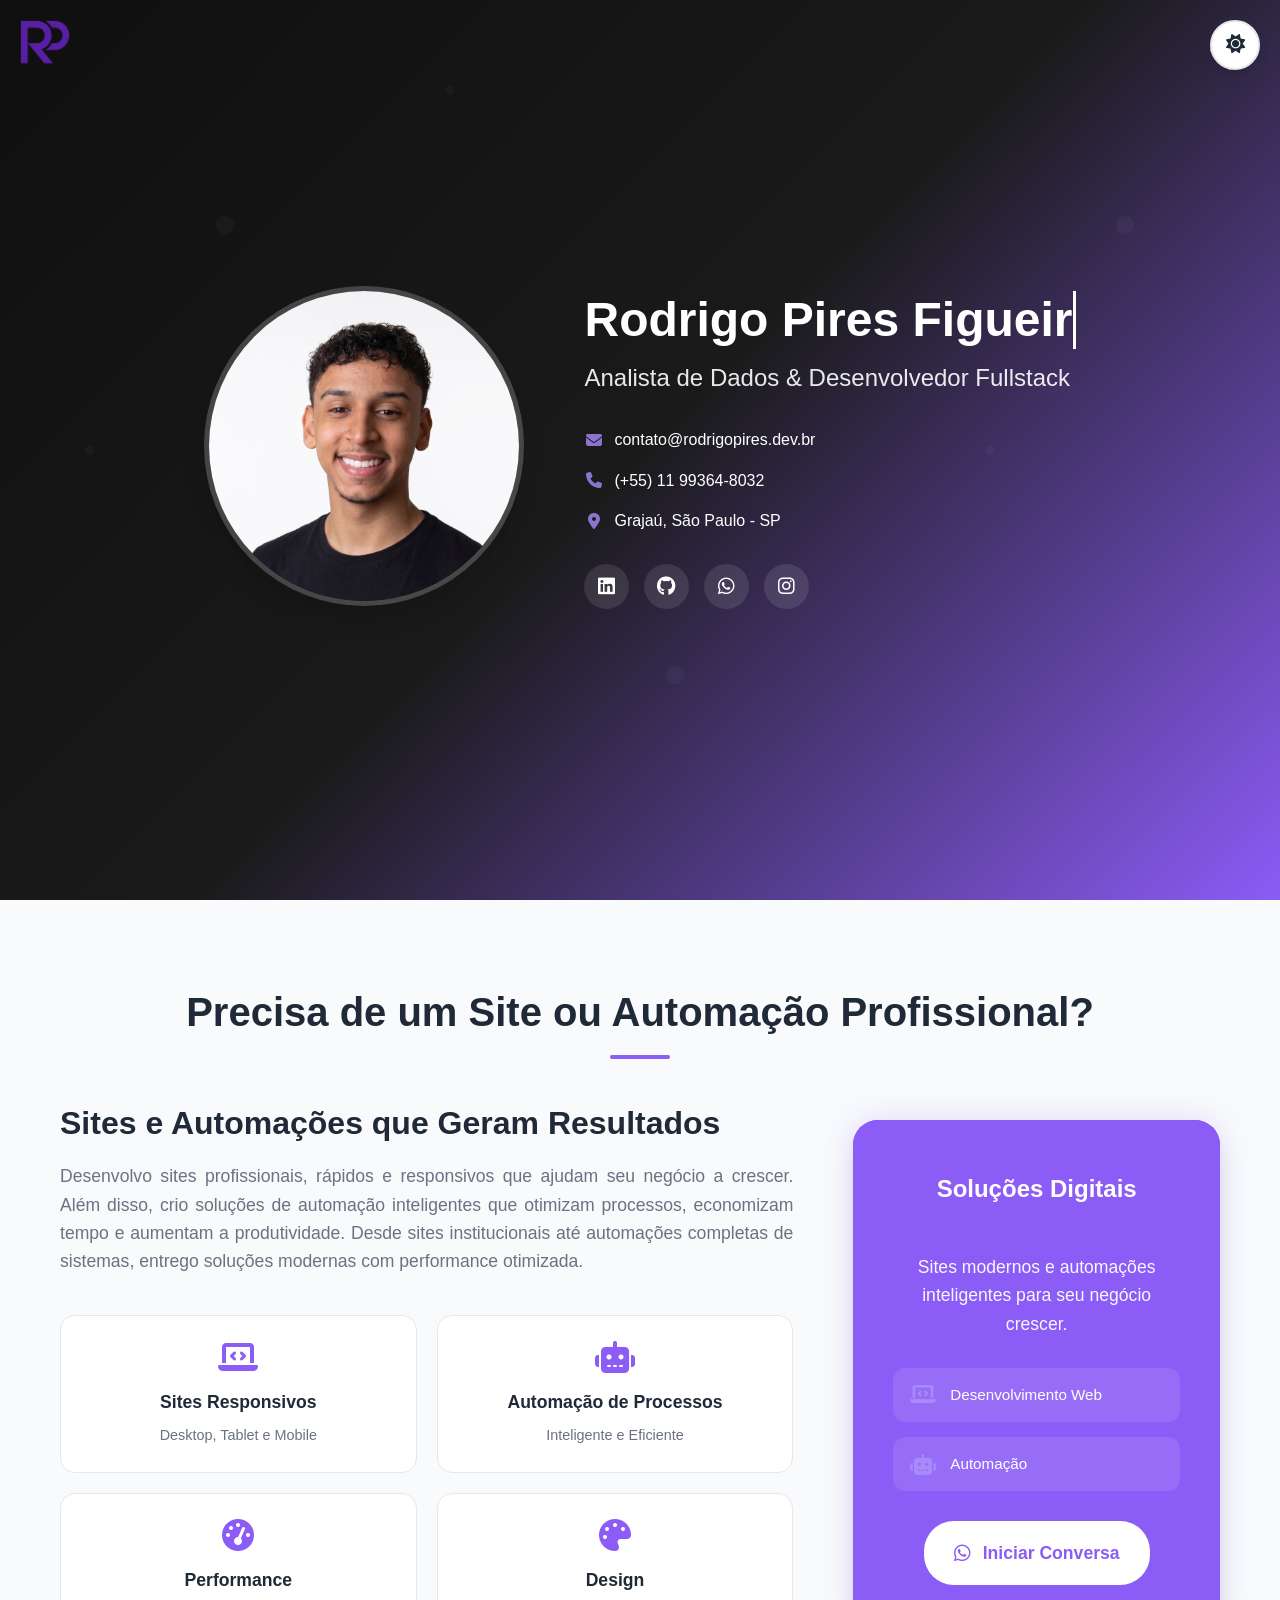
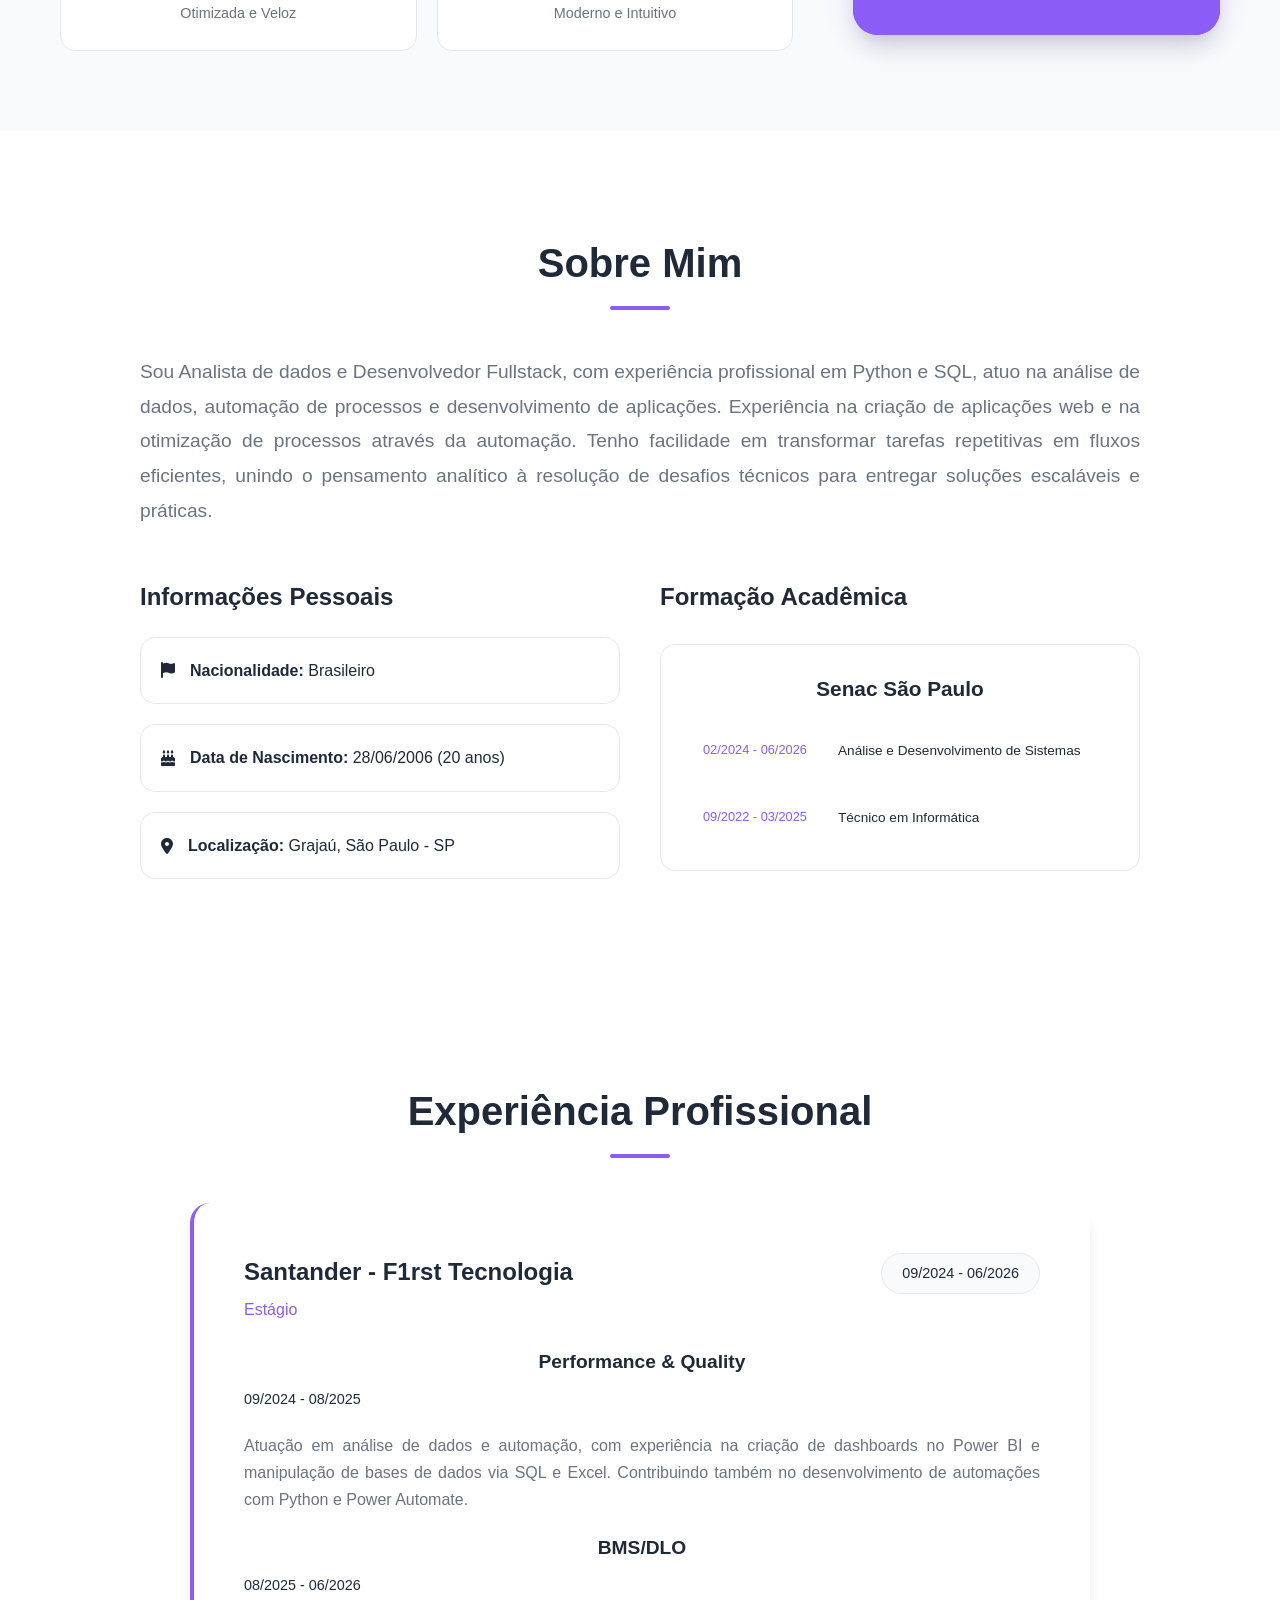
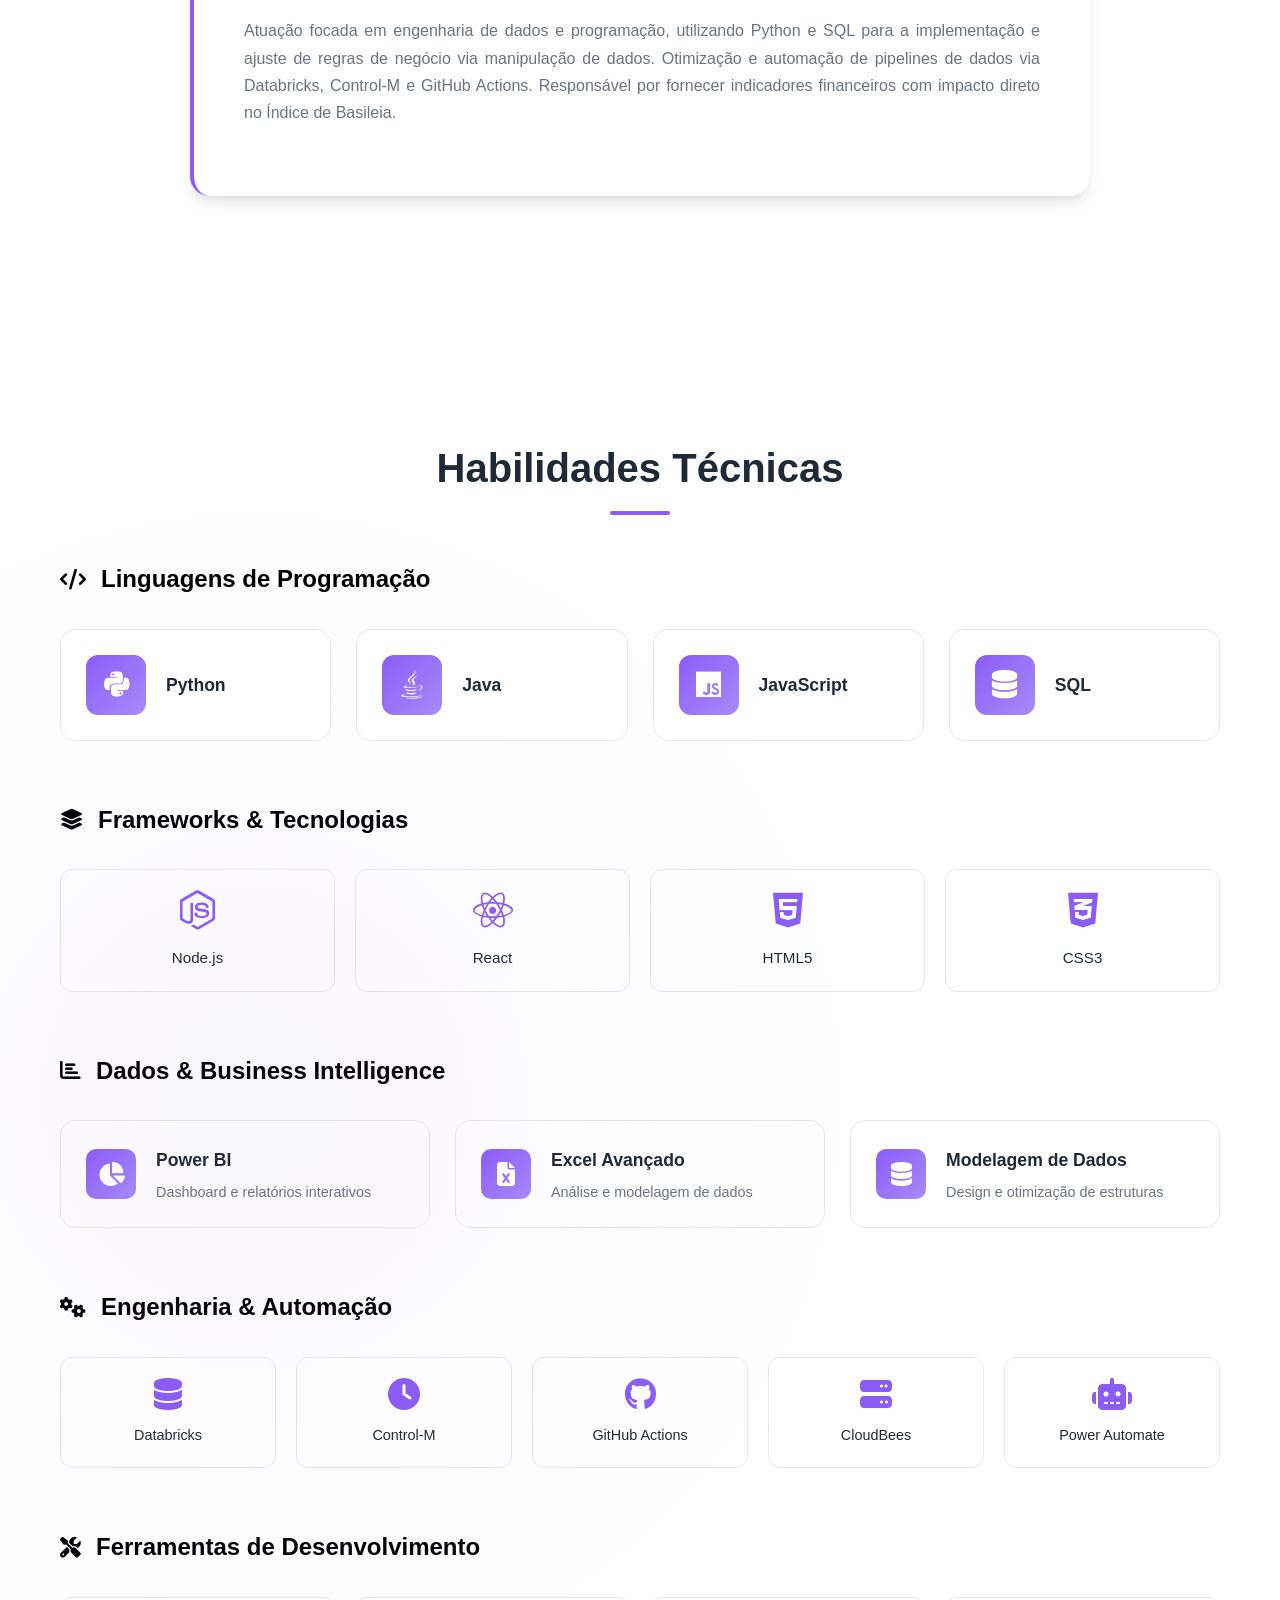
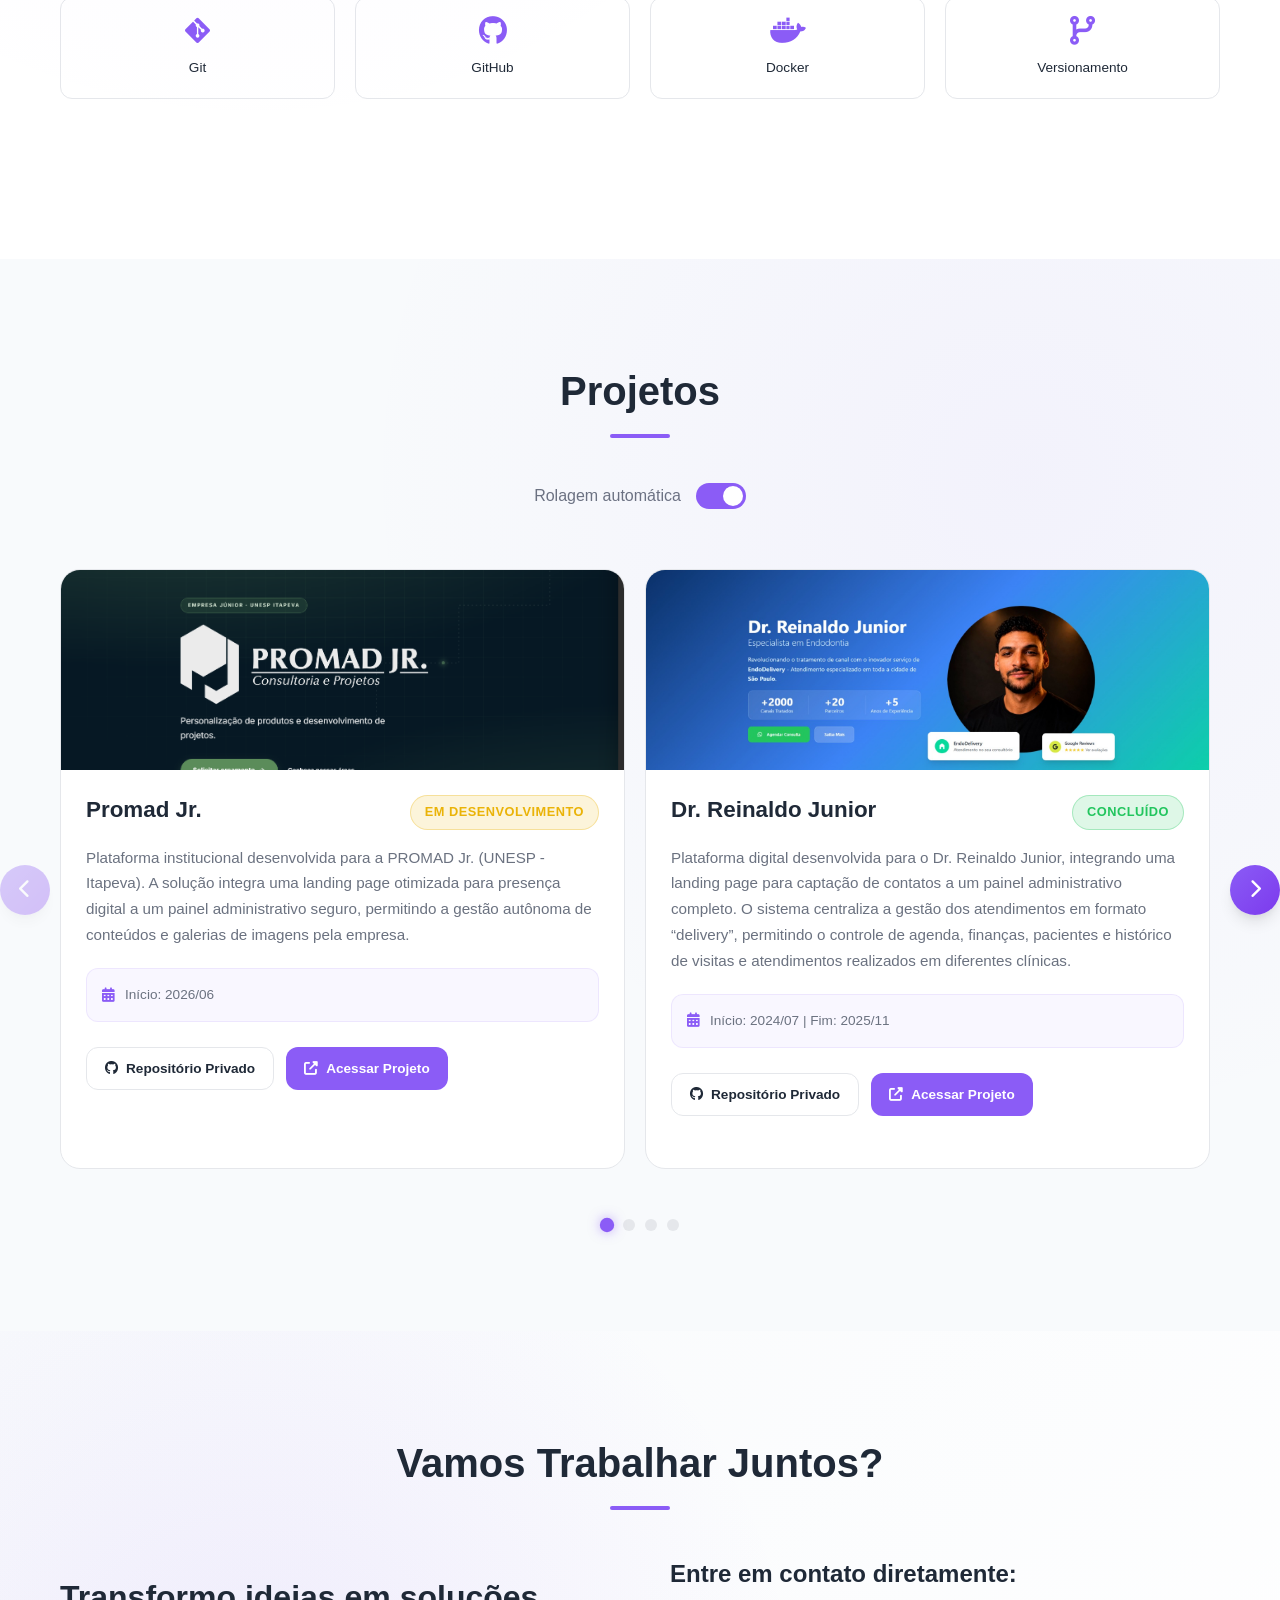
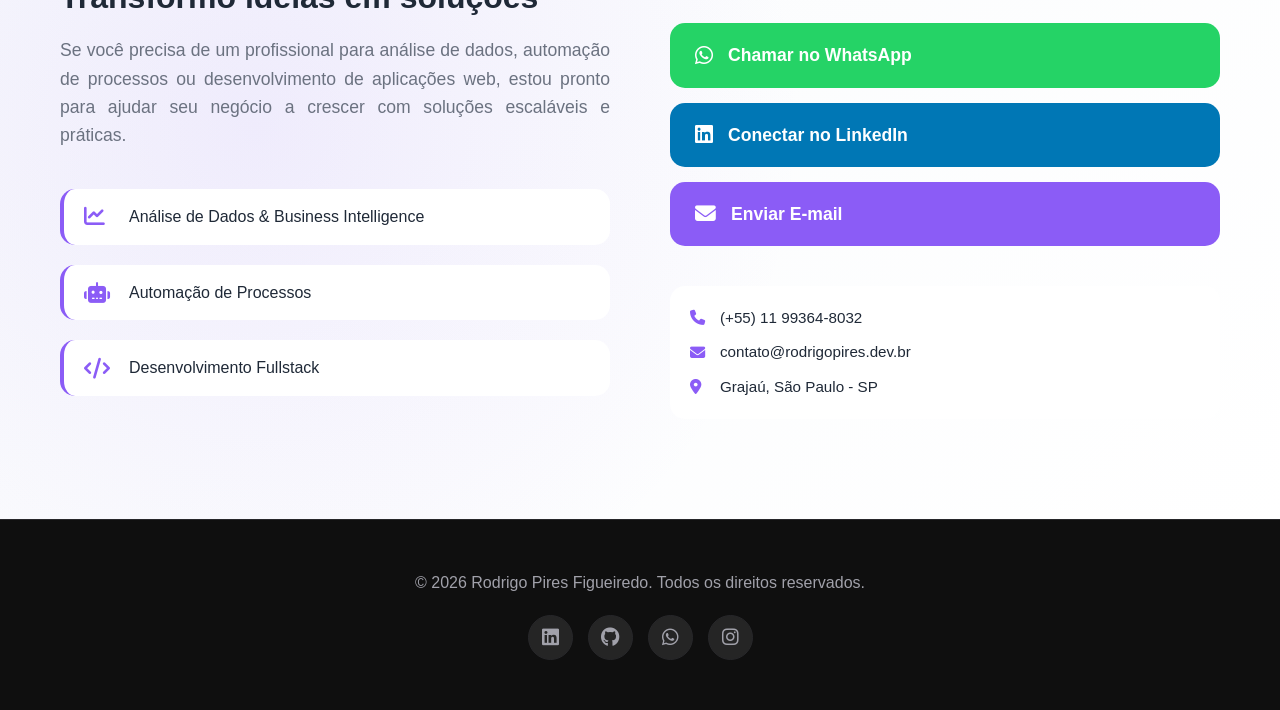
==== commit e6cd4046: "feat: Atualizando contato por e-mail" ====
--- a/index.html
+++ b/index.html
@@ -33,7 +33,7 @@
                     <div class="contact-info">
                         <div class="contact-item">
                             <i class="fas fa-envelope"></i>
-                            <span>rodrigo_pires2806@outlook.com</span>
+                            <span>contato@rodrigopires.dev.br</span>
                         </div>
                         <div class="contact-item">
                             <i class="fas fa-phone"></i>
@@ -684,14 +684,14 @@
                             <i class="fab fa-linkedin"></i>
                             <span>Conectar no LinkedIn</span>
                         </a>
-                        <a href="mailto:rodrigo_pires2806@outlook.com?subject=Proposta%20de%20Projeto&body=Olá%20Rodrigo,%20vi%20seu%20currículo%20e%20gostaria%20de%20discutir%20um%20projeto." class="contact-btn email-btn">
+                        <a href="mailto:contato@rodrigopires.dev.br?subject=Proposta%20de%20Projeto&body=Olá%20Rodrigo,%20vi%20seu%20currículo%20e%20gostaria%20de%20discutir%20um%20projeto." class="contact-btn email-btn">
                             <i class="fas fa-envelope"></i>
                             <span>Enviar E-mail</span>
                         </a>
                     </div>
                     <div class="contact-info-footer">
                         <p><i class="fas fa-phone"></i> (+55) 11 99364-8032</p>
-                        <p><i class="fas fa-envelope"></i> rodrigo_pires2806@outlook.com</p>
+                        <p><i class="fas fa-envelope"></i> contato@rodrigopires.dev.br</p>
                         <p><i class="fas fa-map-marker-alt"></i> Grajaú, São Paulo - SP</p>
                     </div>
                 </div>
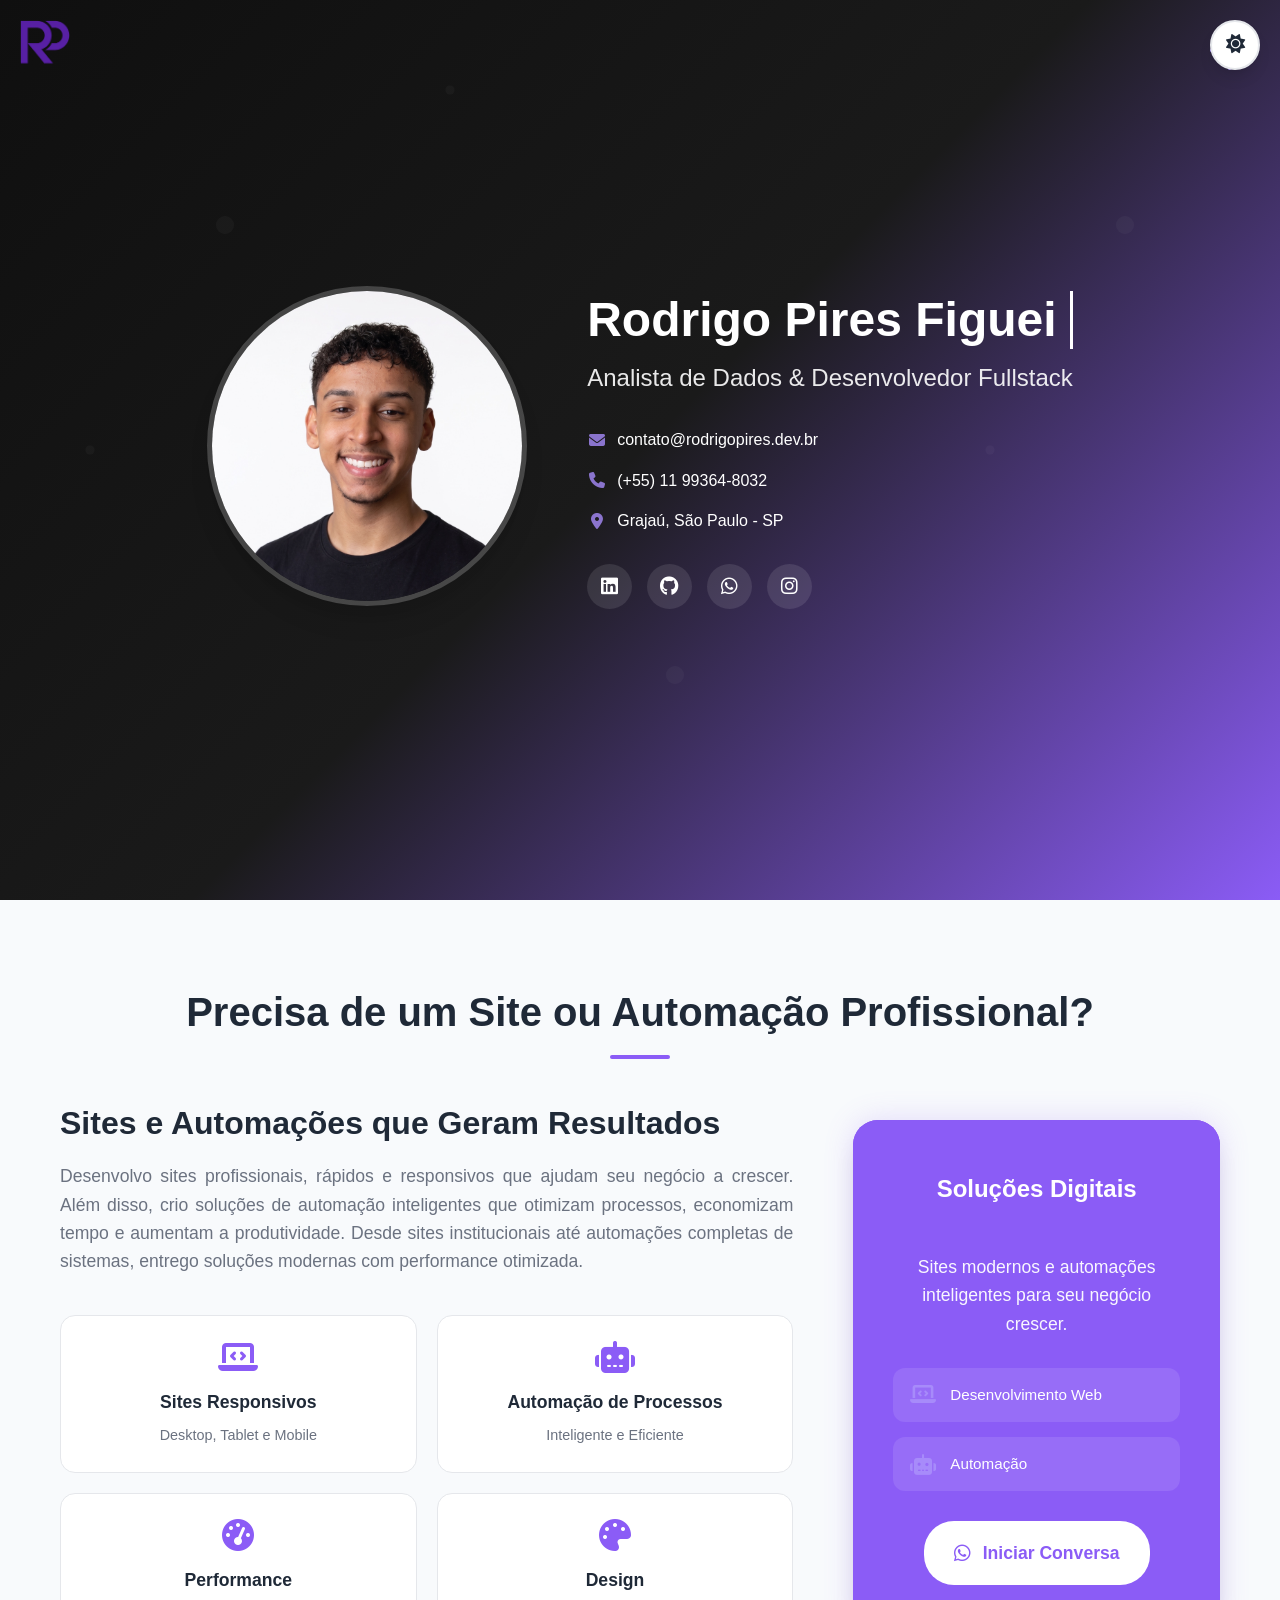
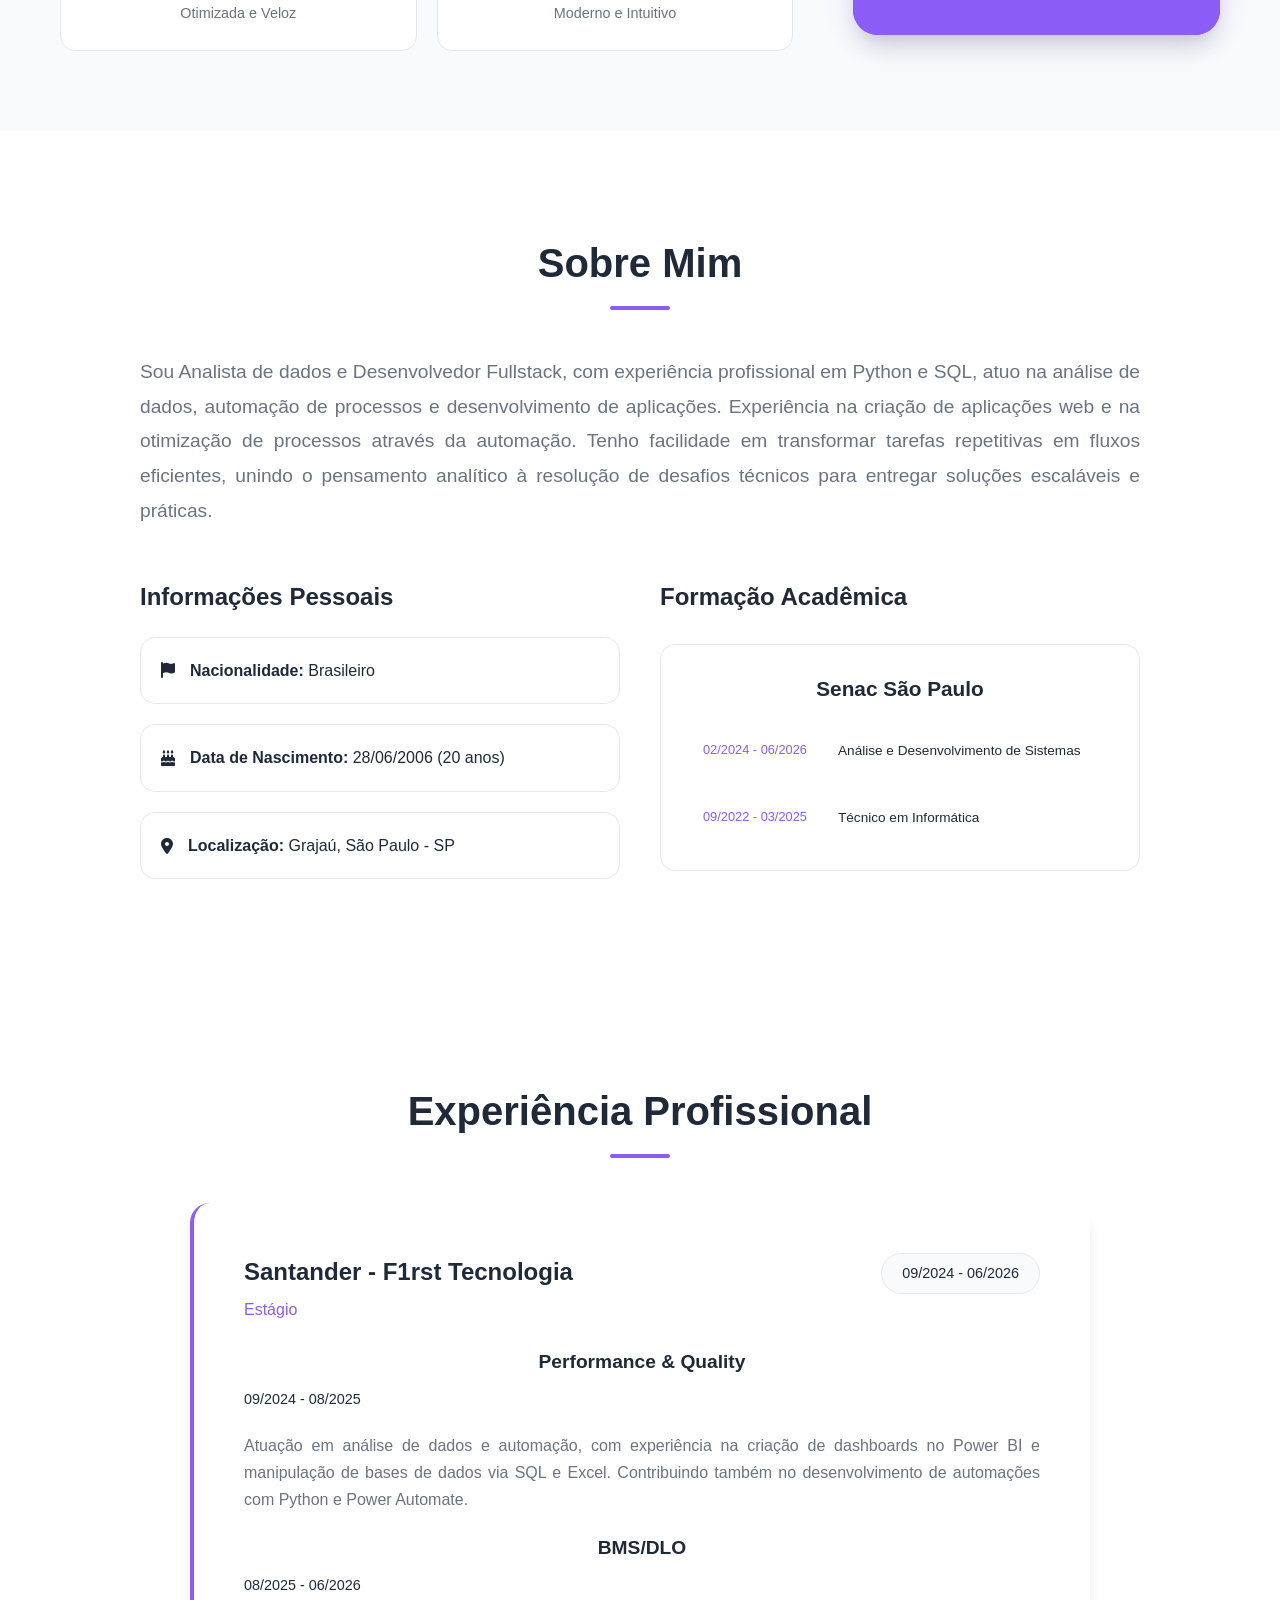
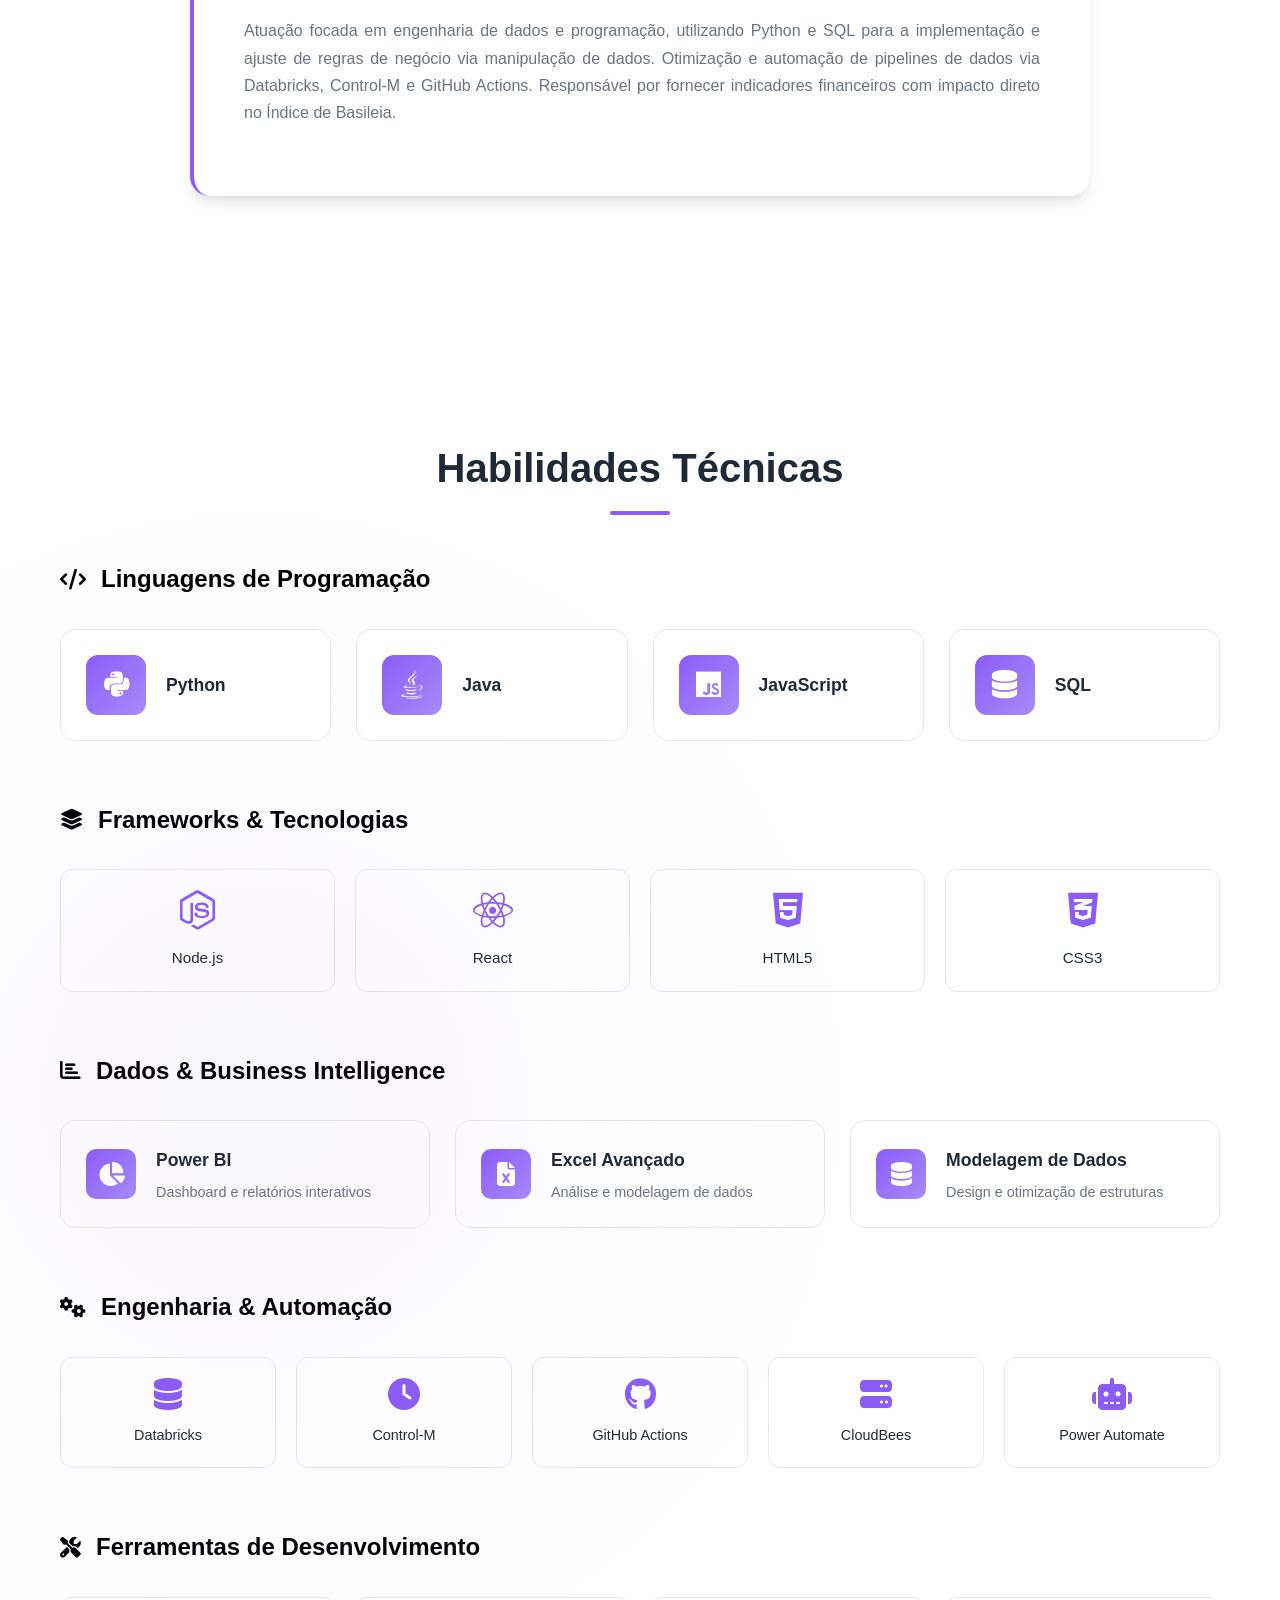
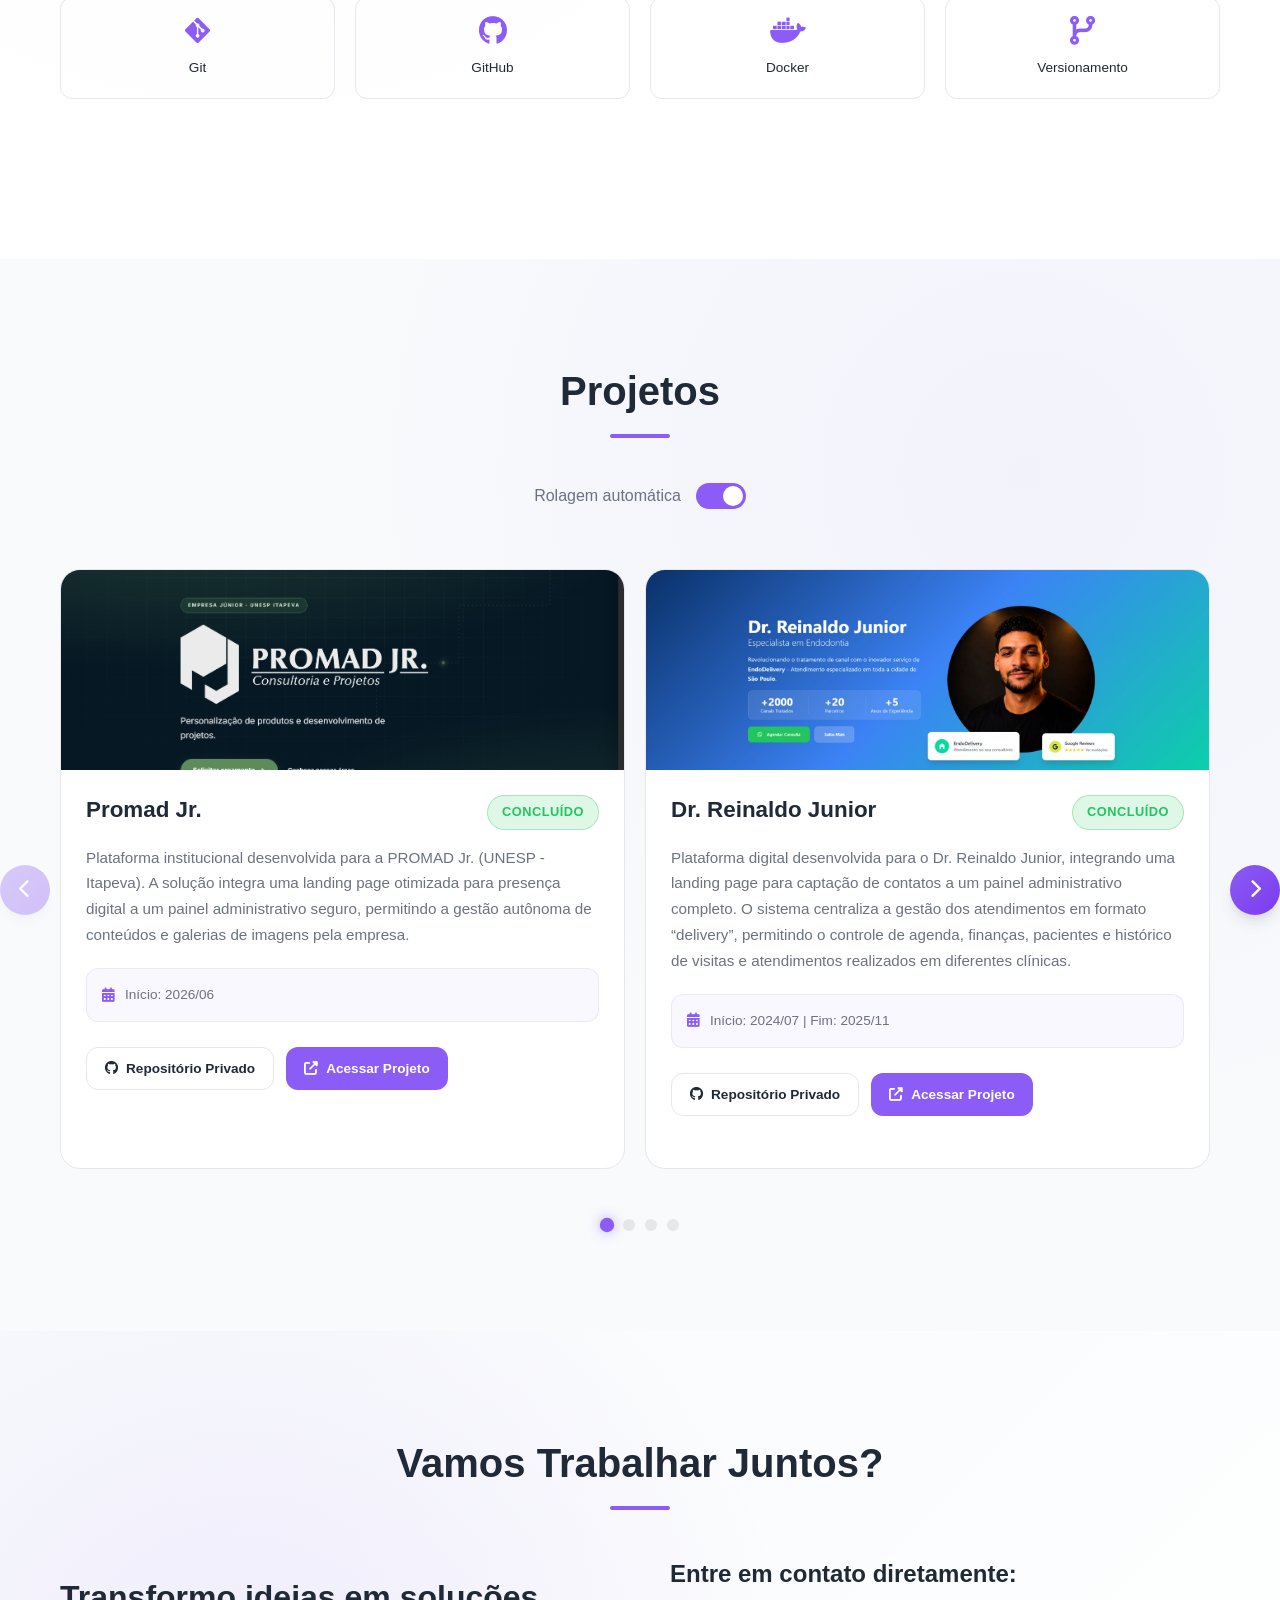
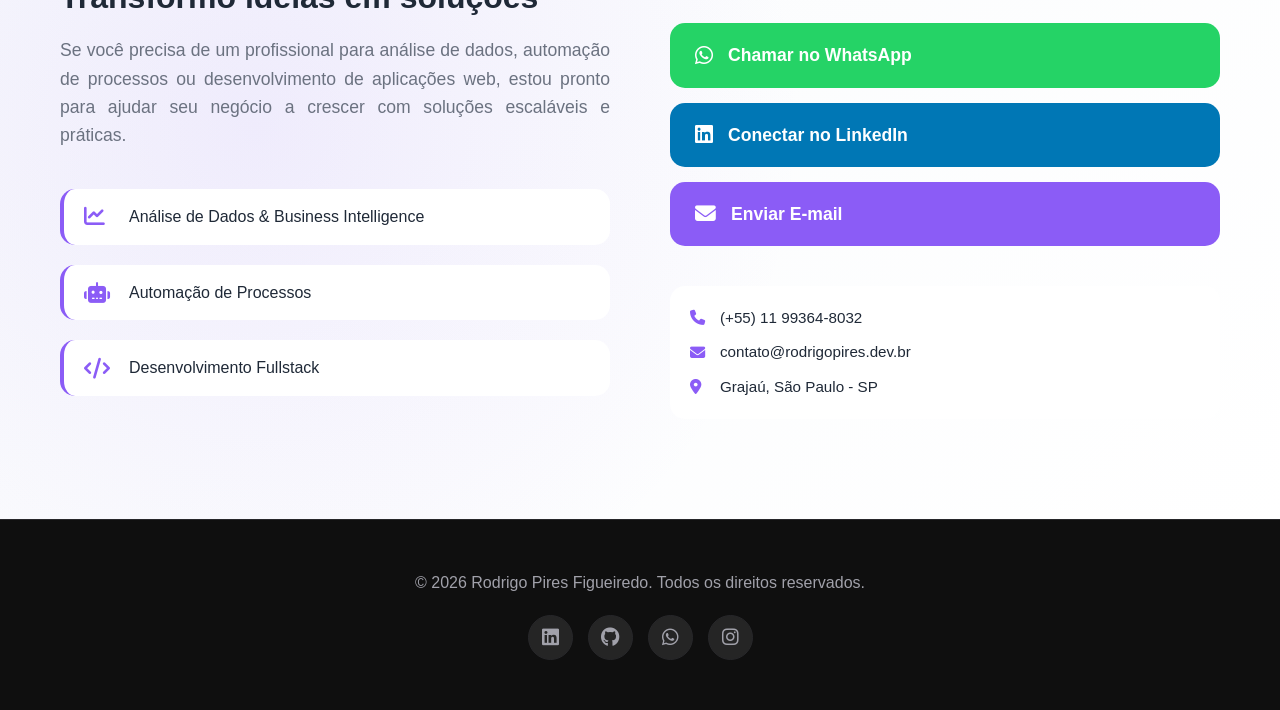
==== commit 0abfffe9: "fix: Habilita a indexação por mecanismos de busca e alterado links de projetos" ====
--- a/index.html
+++ b/index.html
@@ -5,7 +5,7 @@
     <meta name="viewport" content="width=device-width, initial-scale=1.0">
     <meta name="format-detection" content="telephone=no">
     <meta name="format-detection" content="date=no">
-    <meta name="robots" content="noindex, nofollow">
+    <meta name="robots" content="index, follow">
     <meta http-equiv="Content-Security-Policy" content="script-src 'self' 'unsafe-inline' https://fonts.googleapis.com https://cdnjs.cloudflare.com; style-src 'self' 'unsafe-inline' https://fonts.googleapis.com https://cdnjs.cloudflare.com; font-src https://fonts.gstatic.com https://cdnjs.cloudflare.com;">
     <title>Rodrigo Pires Figueiredo - Analista de Dados & Desenvolvedor Fullstack</title>
     
@@ -466,7 +466,7 @@
                                 <div class="project-header">
                                     <h3 class="project-title">Promad Jr.</h3>
                                     <div class="project-status">
-                                        <span class="status-badge in-progress">Em Desenvolvimento</span>
+                                        <span class="status-badge completed">Concluído</span>
                                     </div>
                                 </div>
                                 <p class="project-description">Plataforma institucional desenvolvida para a PROMAD Jr. (UNESP - Itapeva). A solução integra uma landing page otimizada para presença digital a um painel administrativo seguro, permitindo a gestão autônoma de conteúdos e galerias de imagens pela empresa.</p>
@@ -481,7 +481,7 @@
                                         <i class="fab fa-github"></i>
                                         <span>Repositório Privado</span>
                                     </a>
-                                    <a href="https://promadjr-staging.onrender.com/" class="project-link access-link" target="_blank">
+                                    <a href="https://promadjr.com/" class="project-link access-link" target="_blank">
                                         <i class="fas fa-external-link-alt"></i>
                                         <span>Acessar Projeto</span>
                                     </a>
@@ -513,7 +513,7 @@
                                         <i class="fab fa-github"></i>
                                         <span>Repositório Privado</span>
                                     </a>
-                                    <a href="https://reinaldo-junior.onrender.com/" class="project-link access-link" target="_blank">
+                                    <a href="https://reinaldojunior.com/" class="project-link access-link" target="_blank">
                                         <i class="fas fa-external-link-alt"></i>
                                         <span>Acessar Projeto</span>
                                     </a>
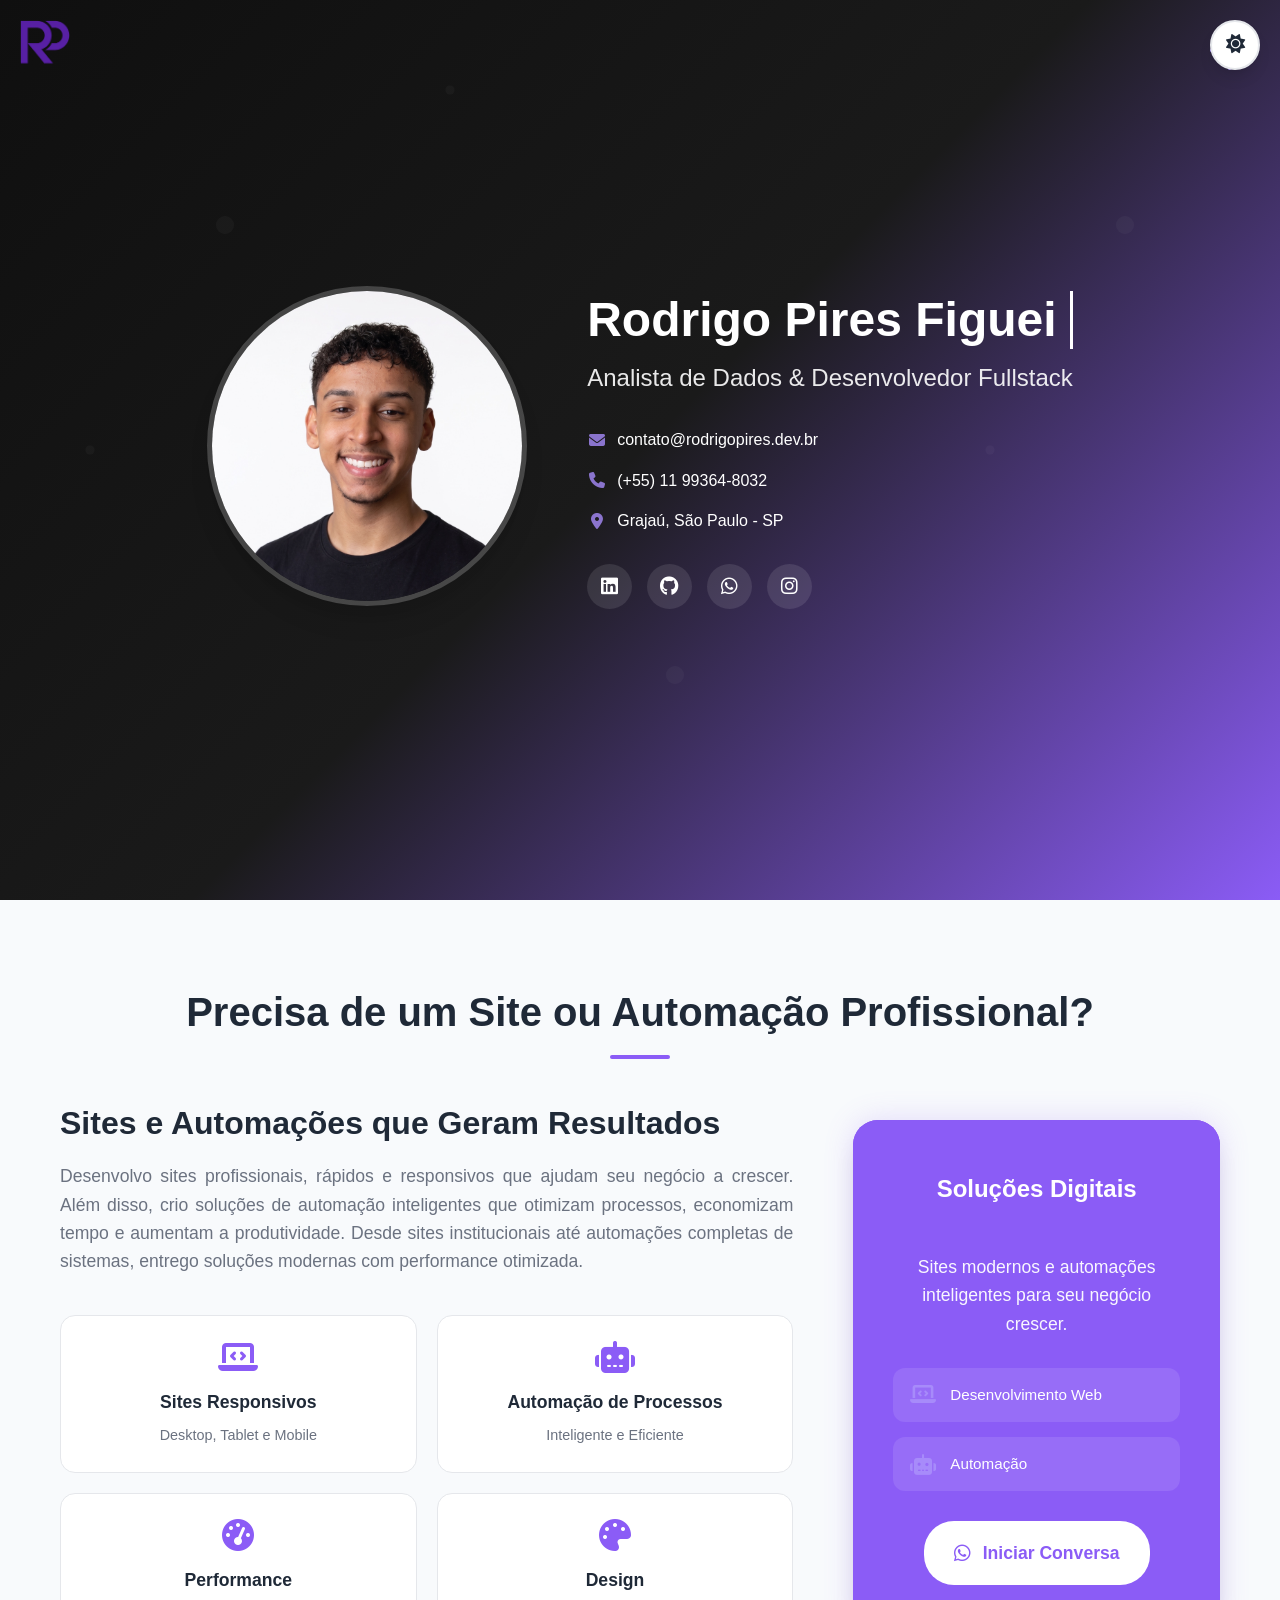
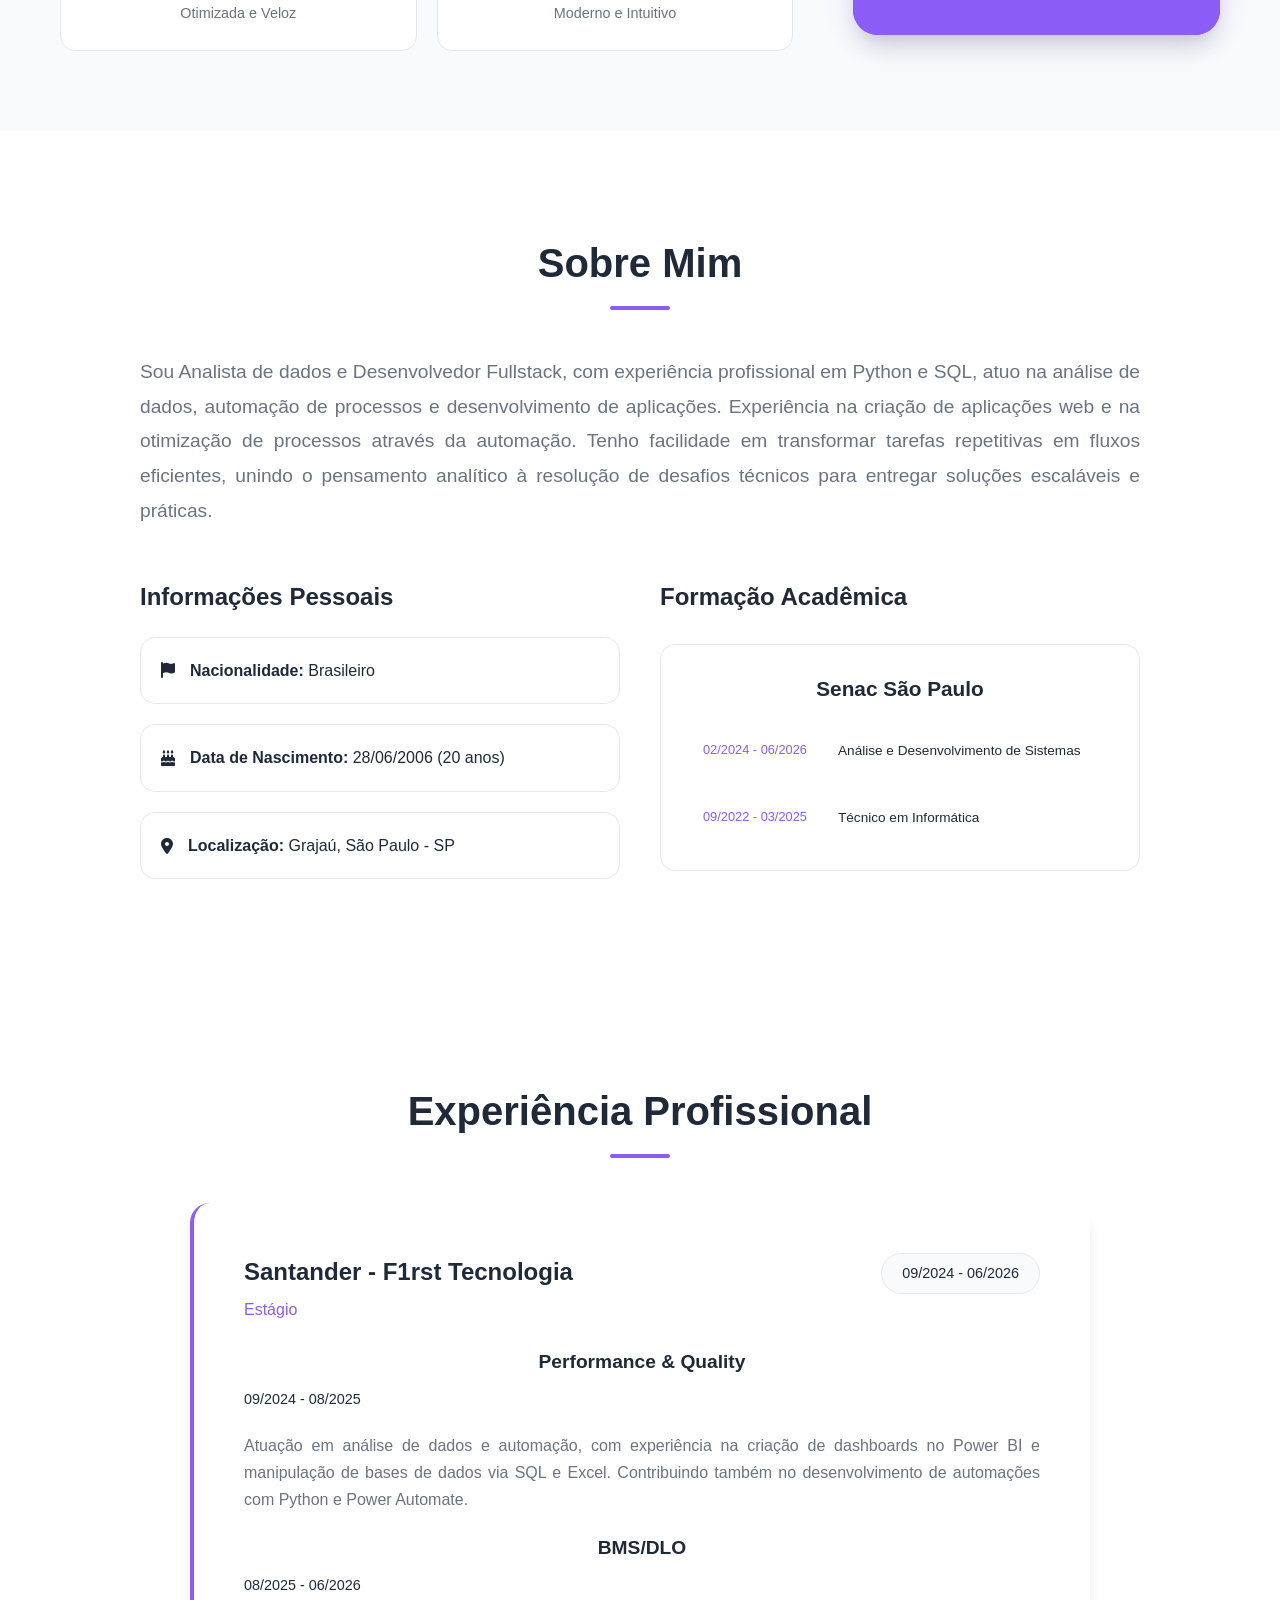
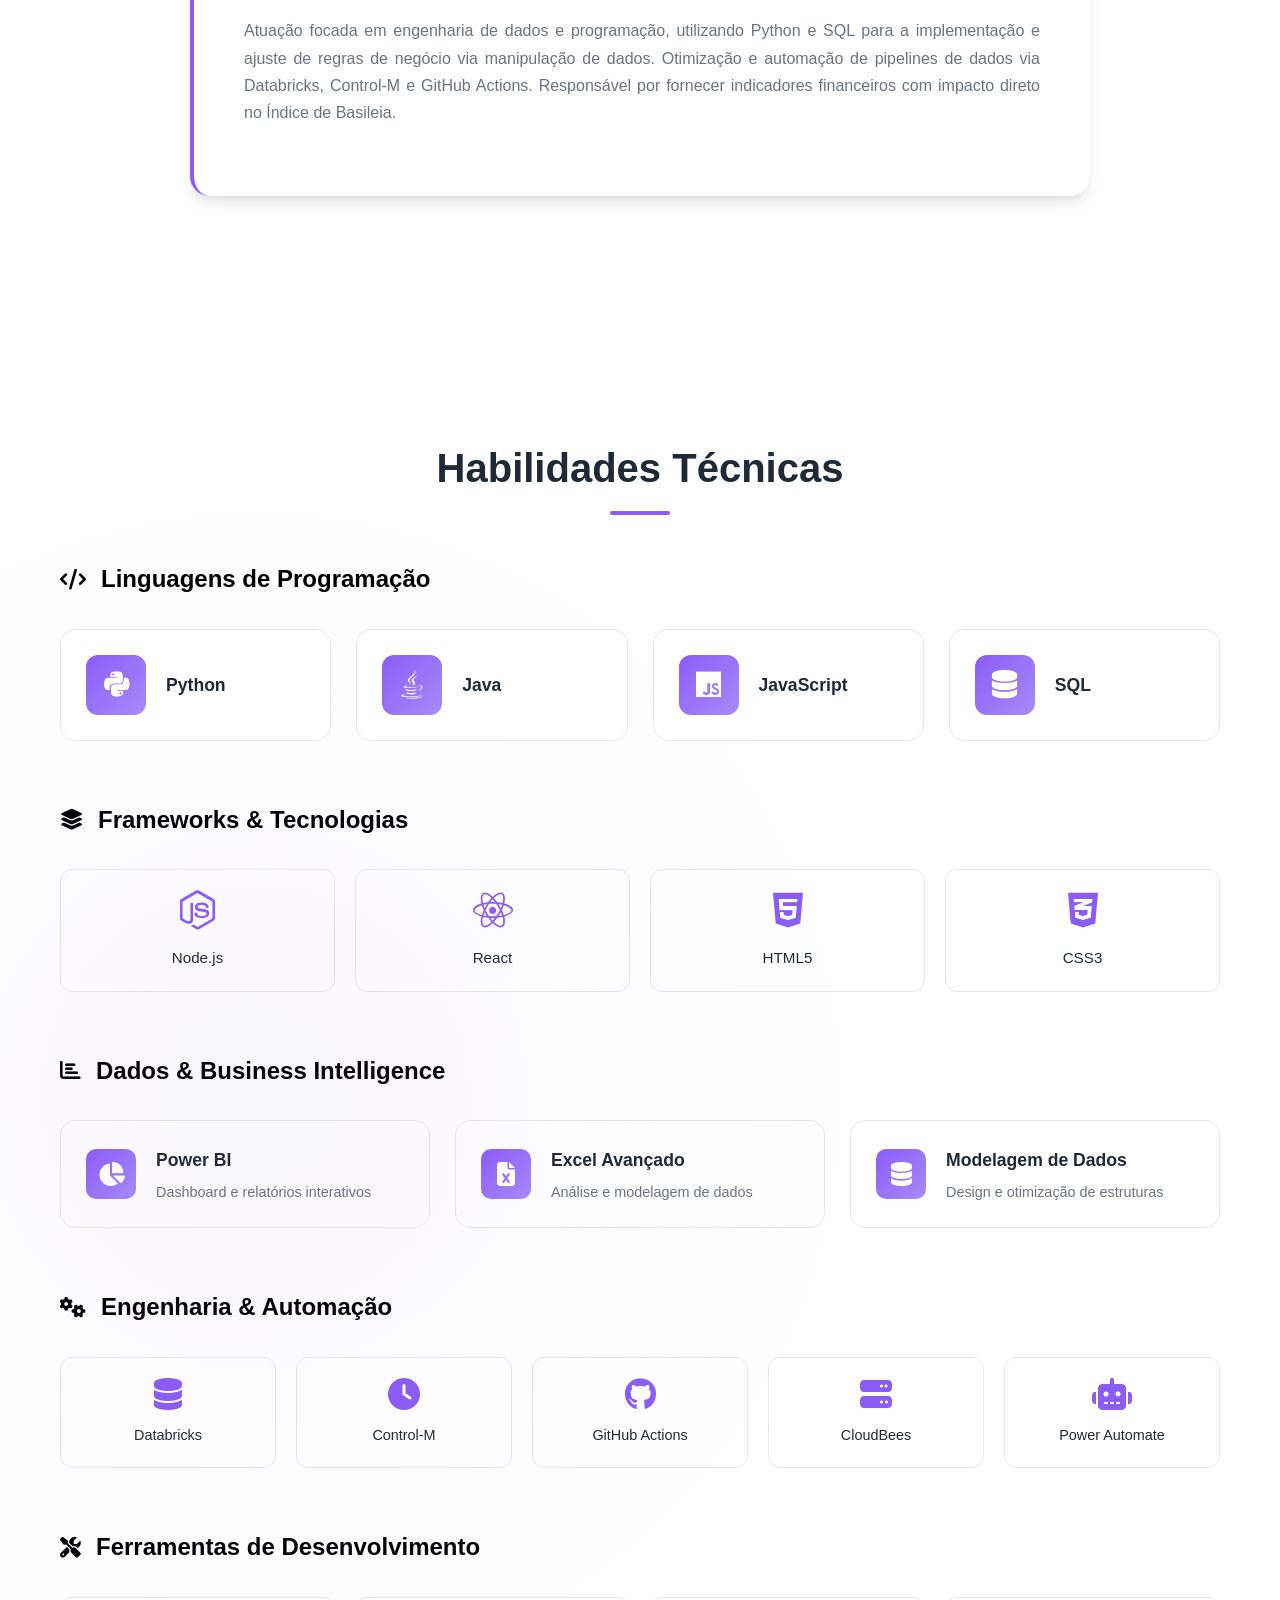
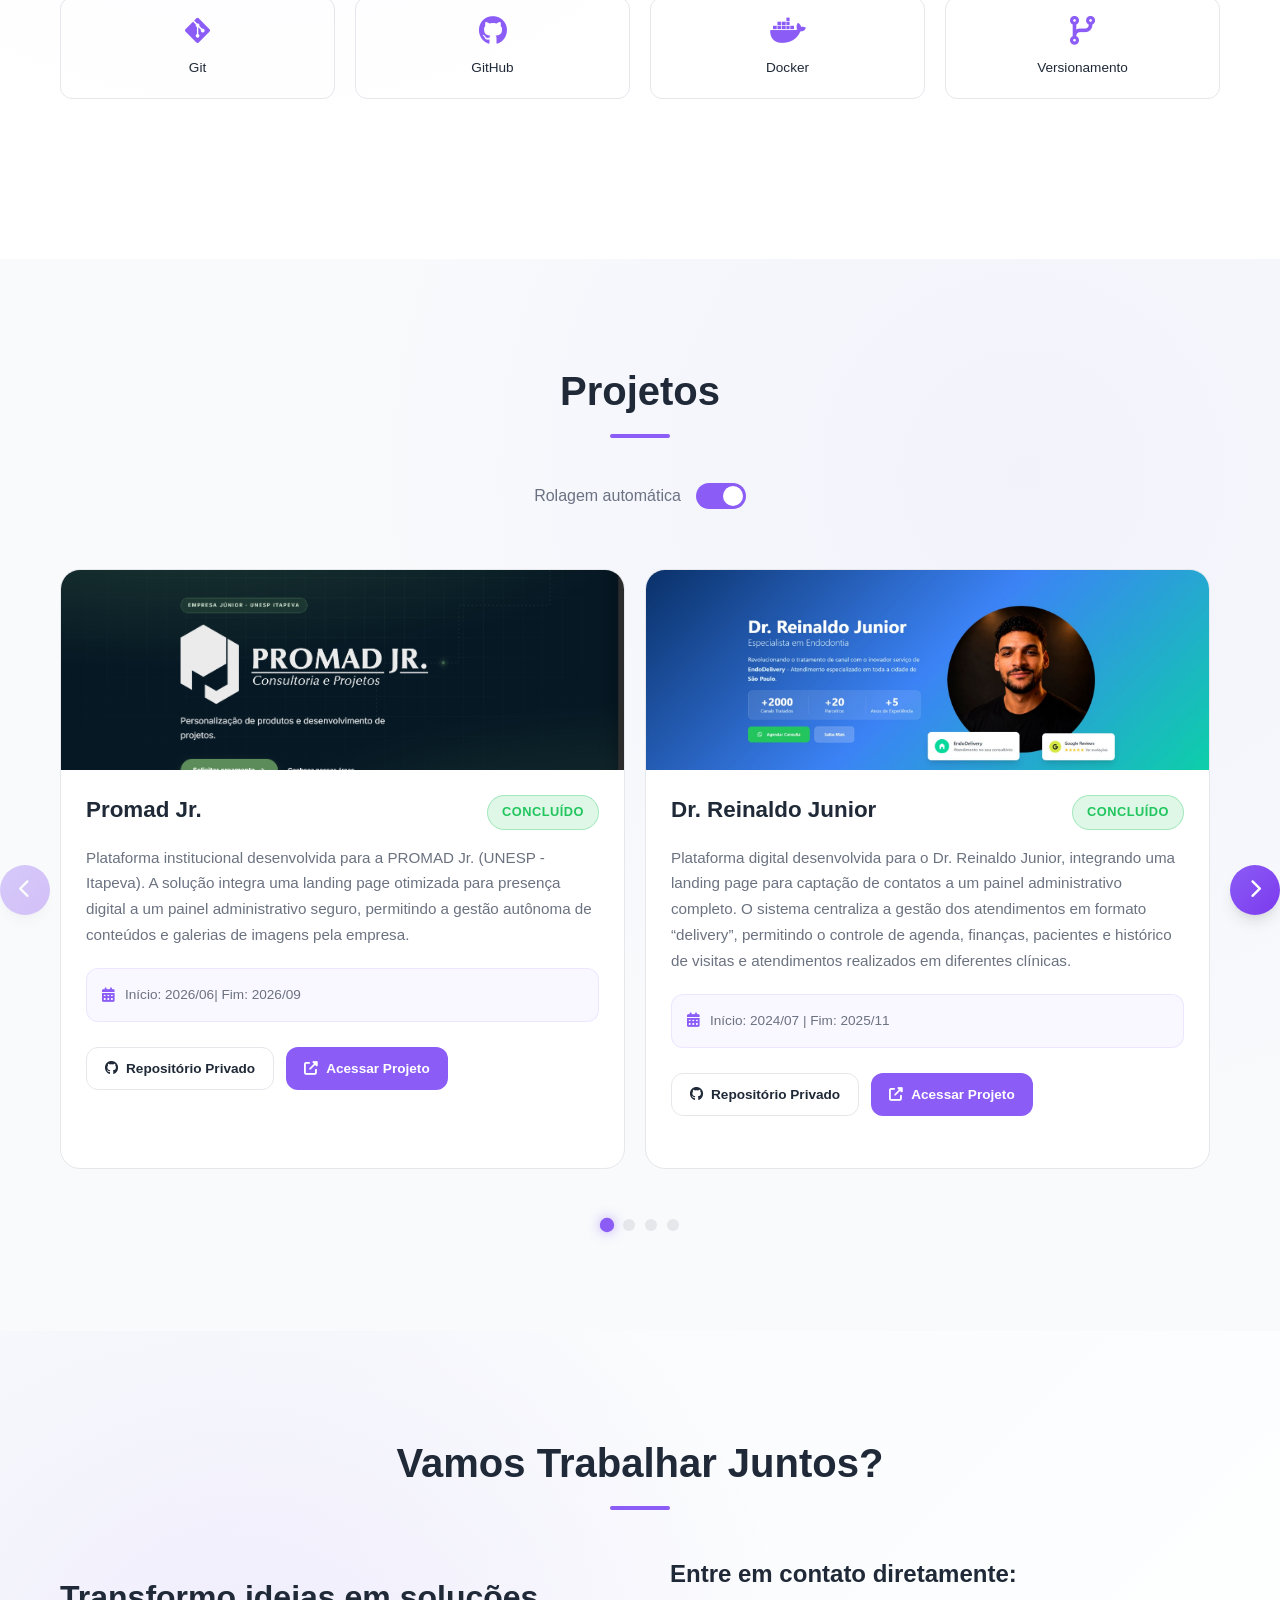
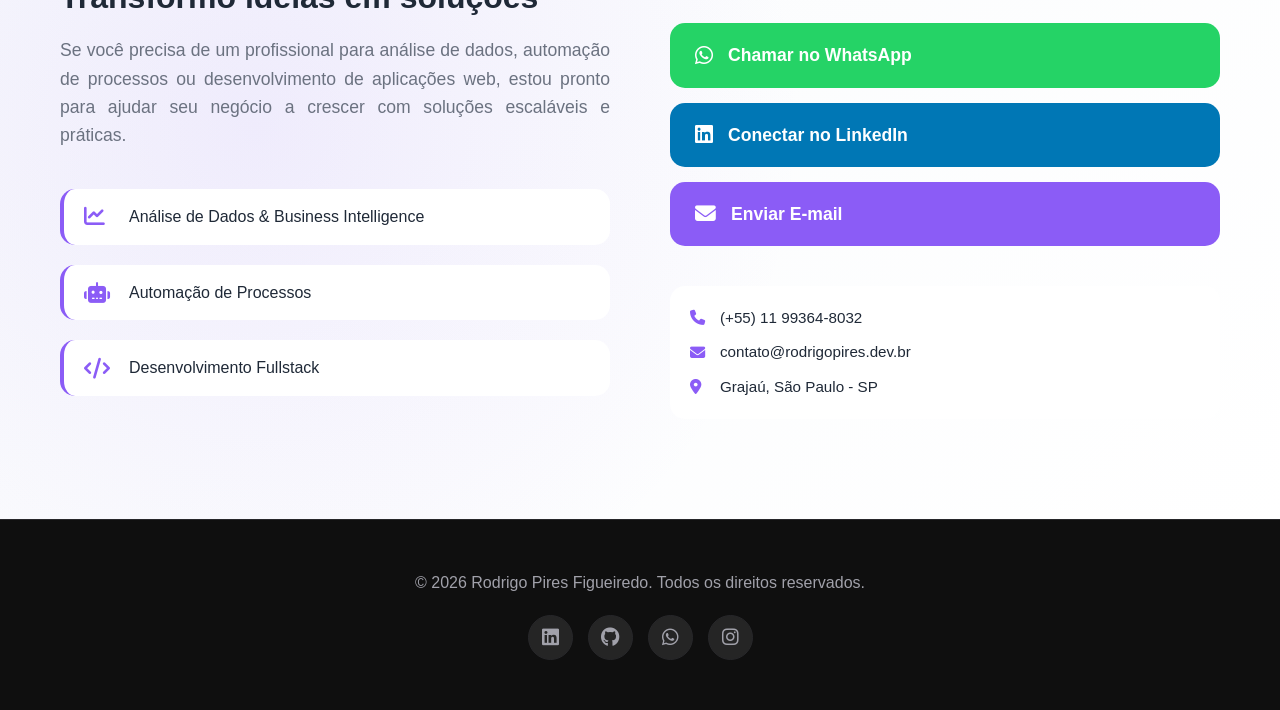
==== commit f745f641: "feat: Atualizando data fim e status de projetos" ====
--- a/index.html
+++ b/index.html
@@ -473,7 +473,7 @@
                                 <div class="project-dates">
                                     <span class="date-item">
                                         <i class="fas fa-calendar-alt"></i>
-                                        Início: 2026/06
+                                        Início: 2026/06| Fim: 2026/09
                                     </span>
                                 </div>
                                 <div class="project-links">
@@ -562,14 +562,14 @@
                                 <div class="project-header">
                                     <h3 class="project-title">DigoChess</h3>
                                     <div class="project-status">
-                                        <span class="status-badge completed">Concluído</span>
+                                        <span class="status-badge in-progress">Em Desenvolvimento</span>
                                     </div>
                                 </div>
                                 <p class="project-description">Jogo de xadrez completo e moderno desenvolvido com HTML5, CSS3 e JavaScript puro. Interface responsiva, regras completas (roque, en passant, promoção), cronômetro e histórico de jogadas.</p>
                                 <div class="project-dates">
                                     <span class="date-item">
                                         <i class="fas fa-calendar-alt"></i>
-                                        Início/Fim: 2026/06
+                                        Início: 2026/06
                                     </span>
                                 </div>
                                 <div class="project-links">
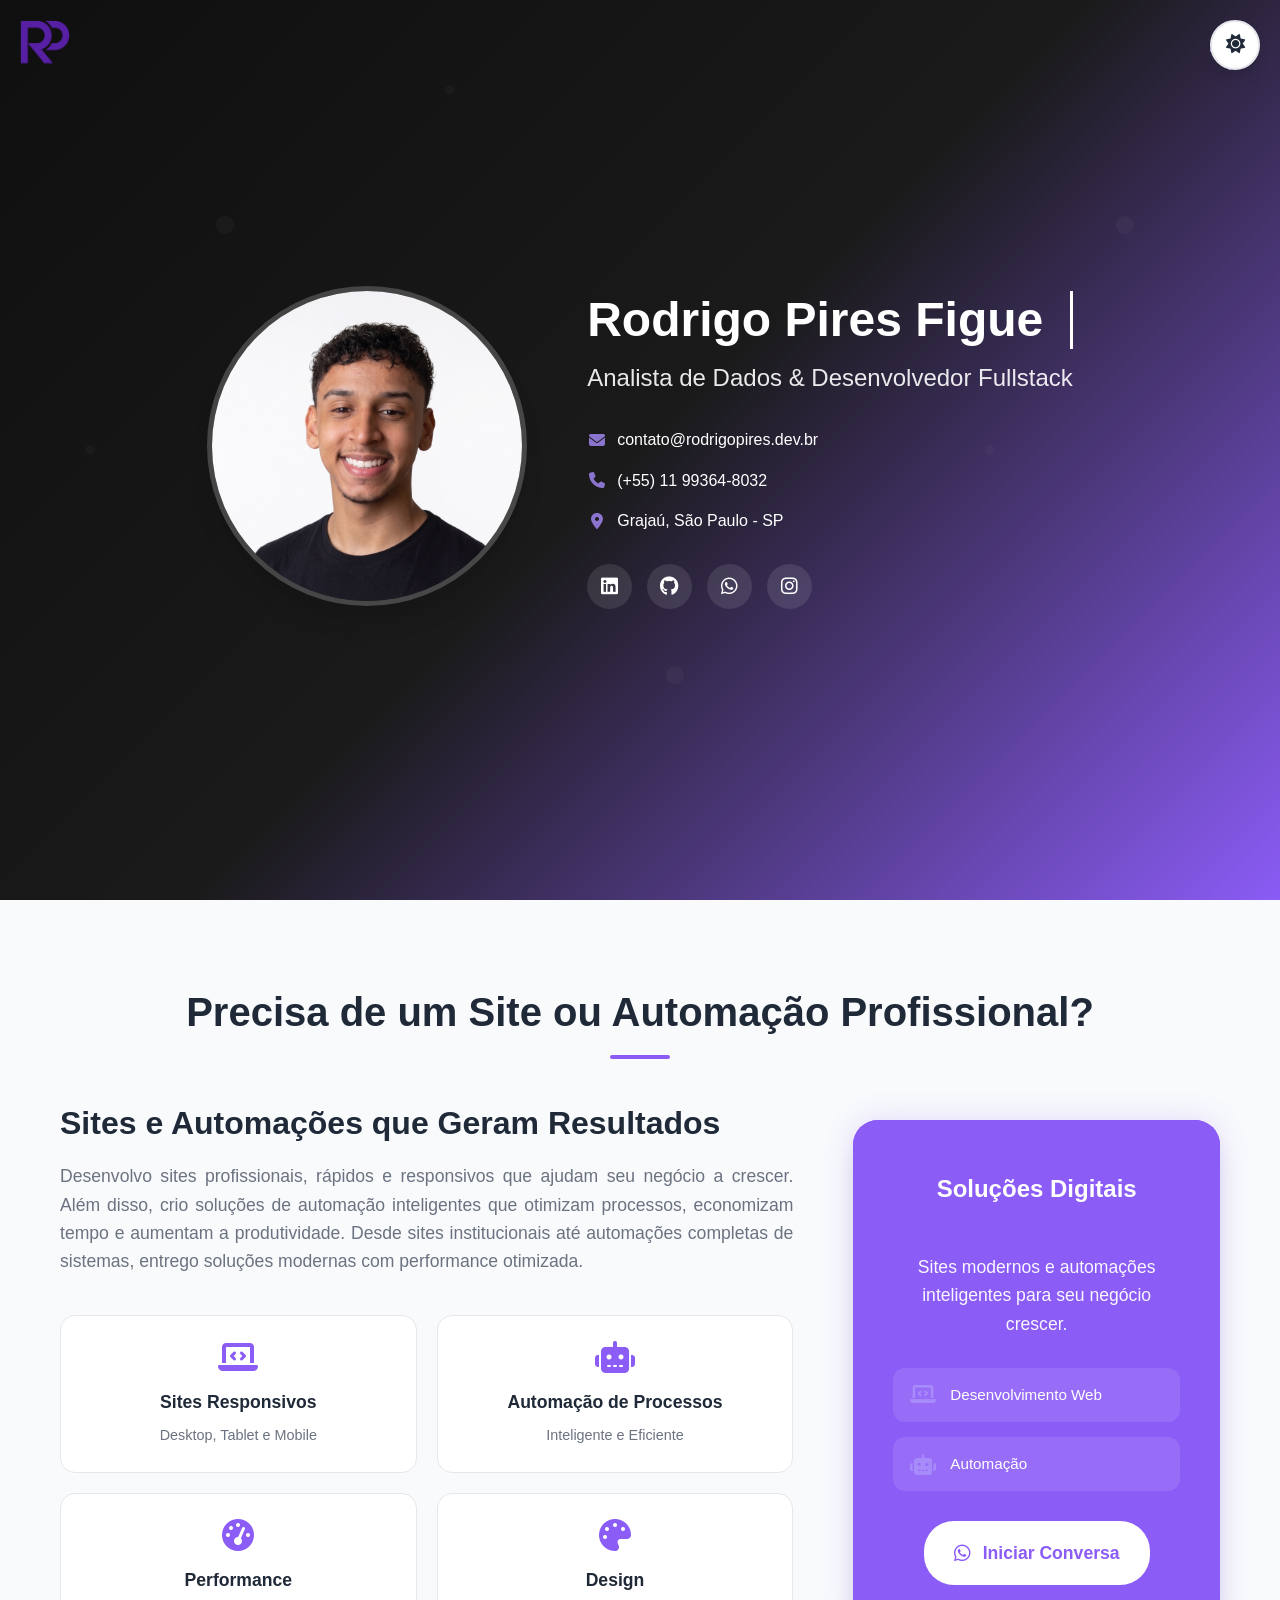
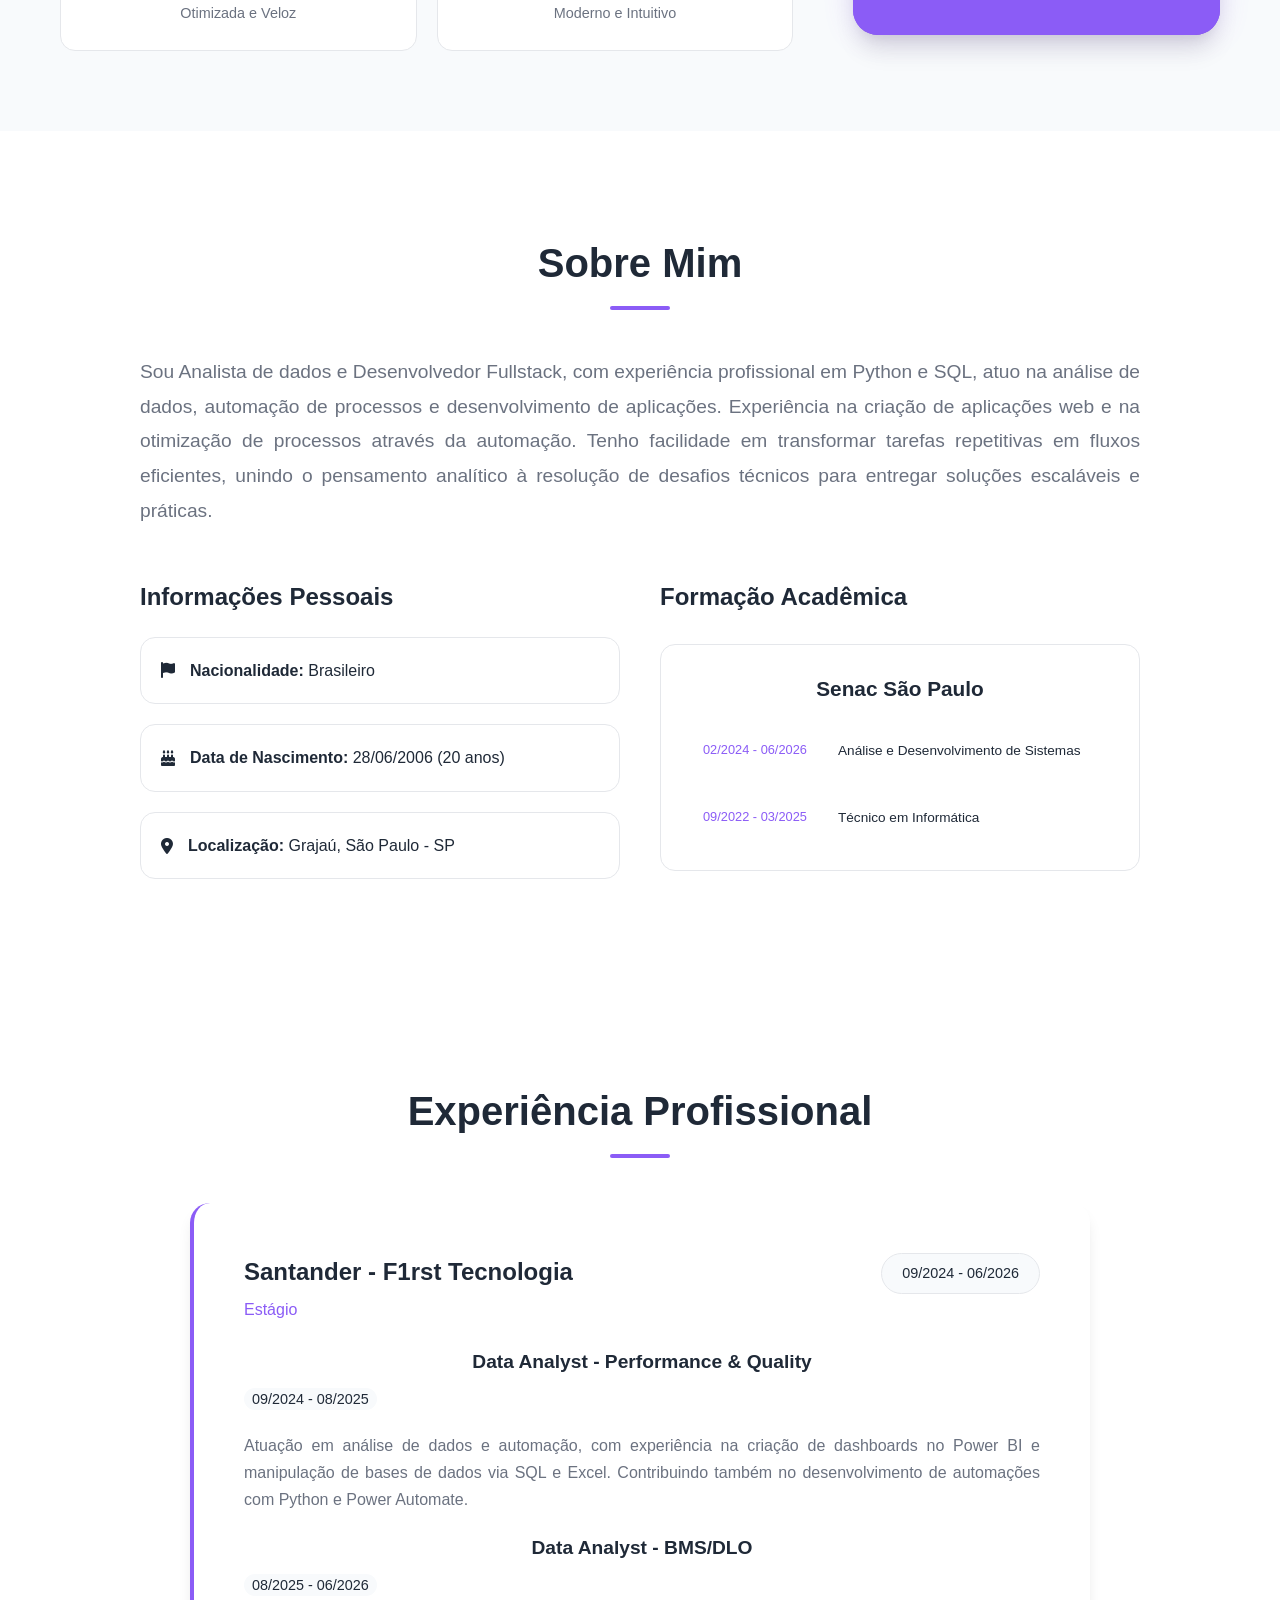
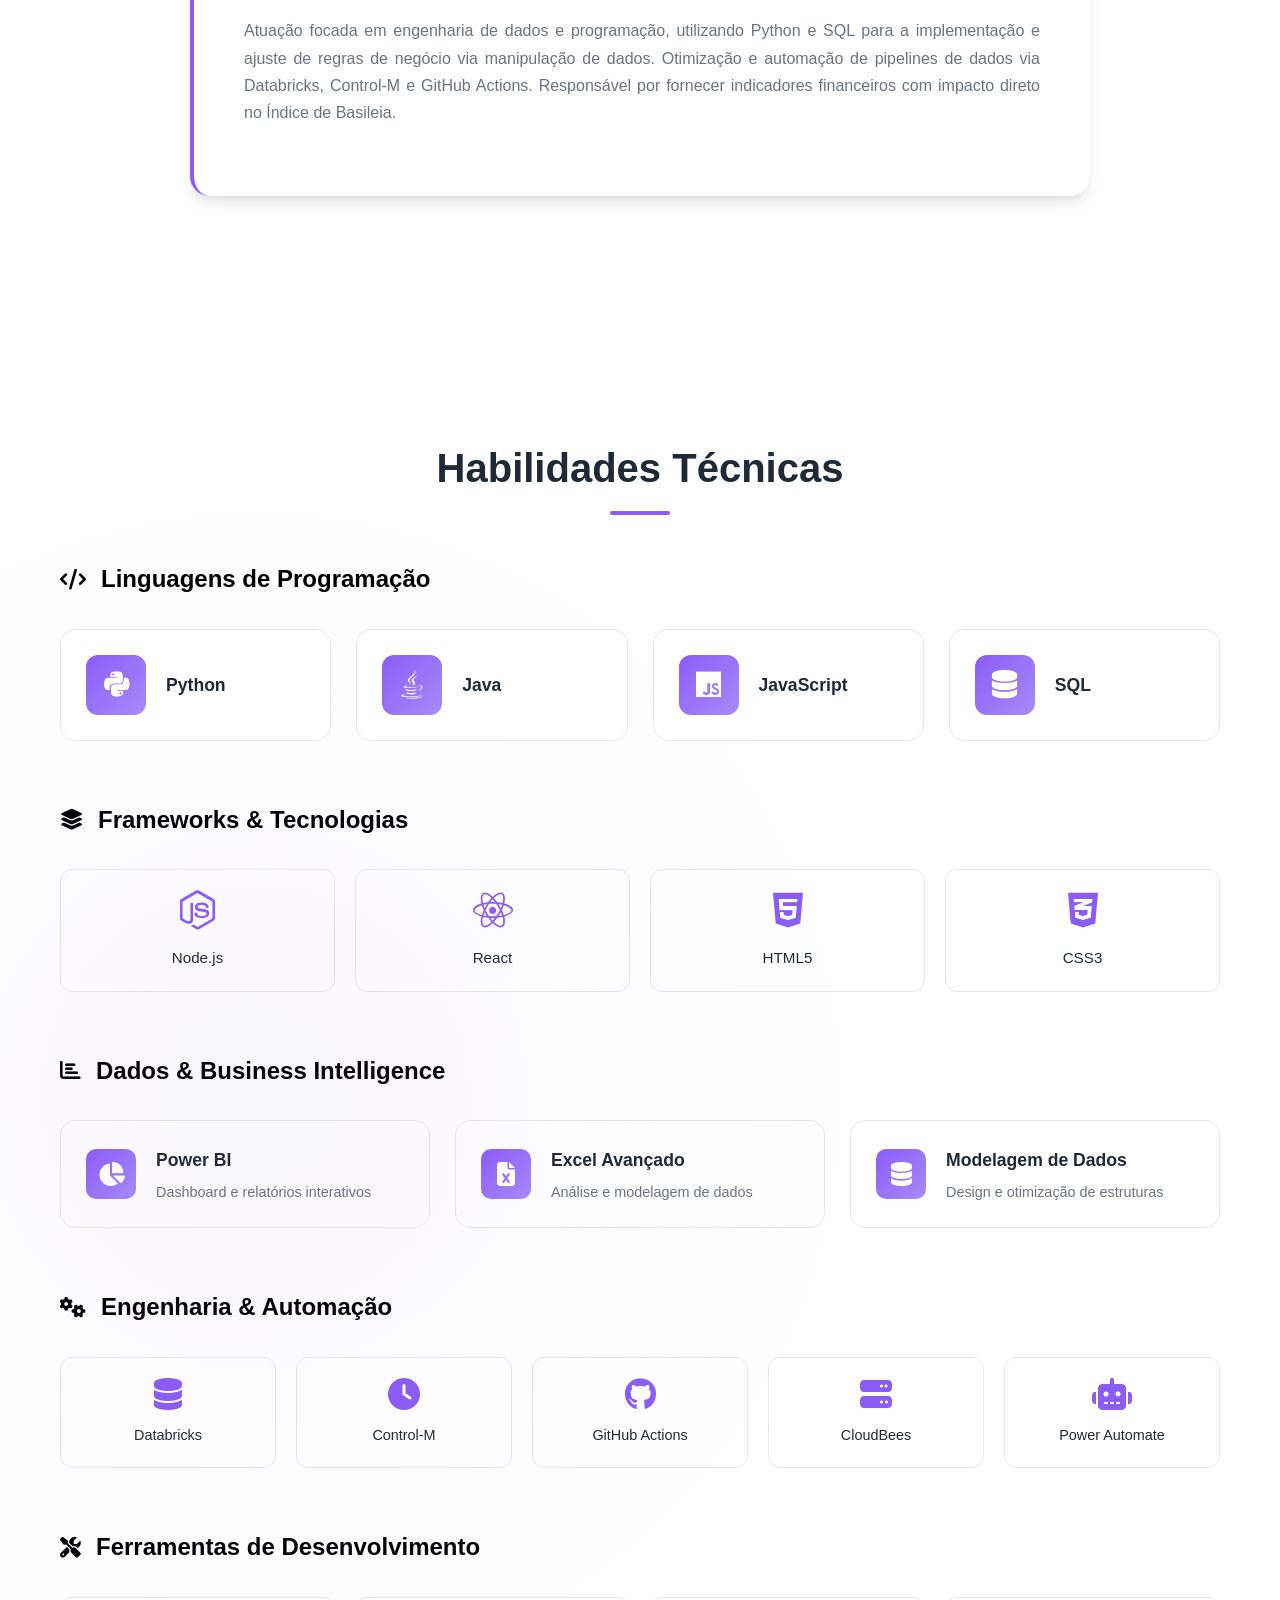
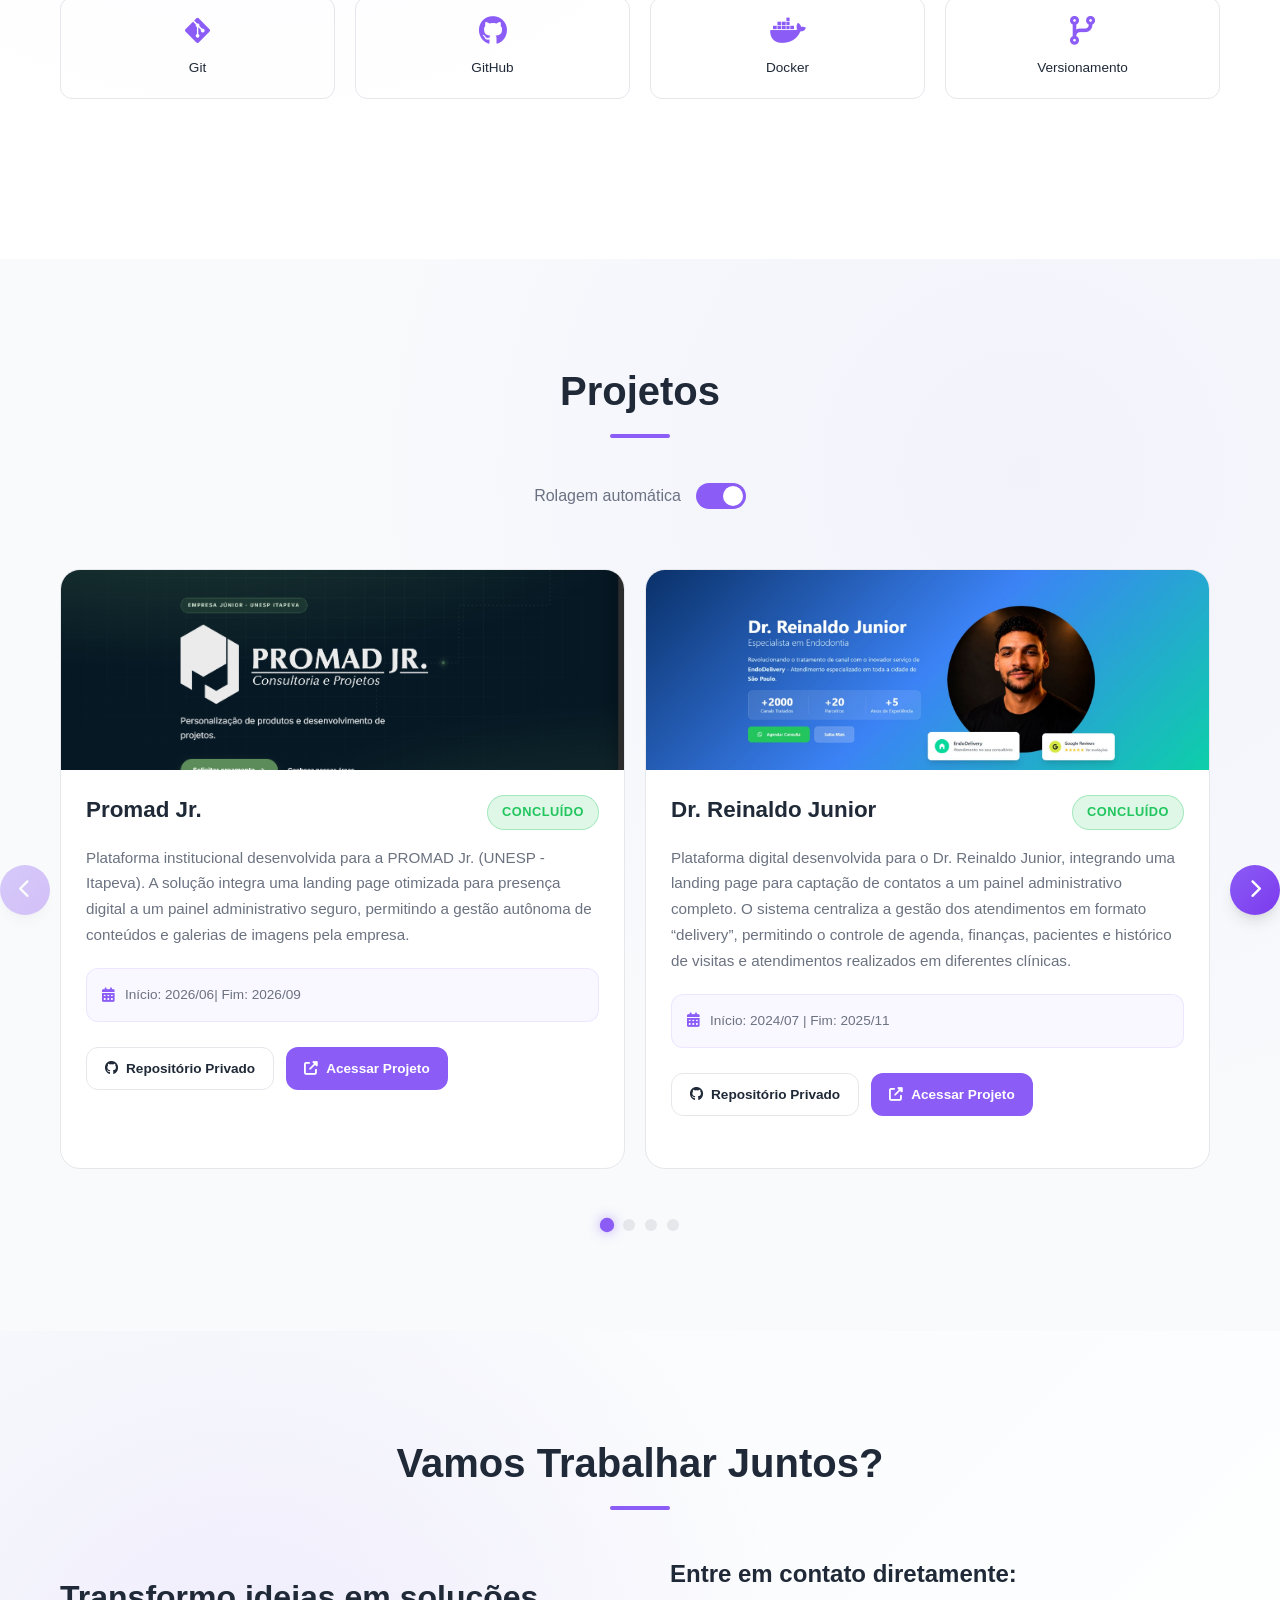
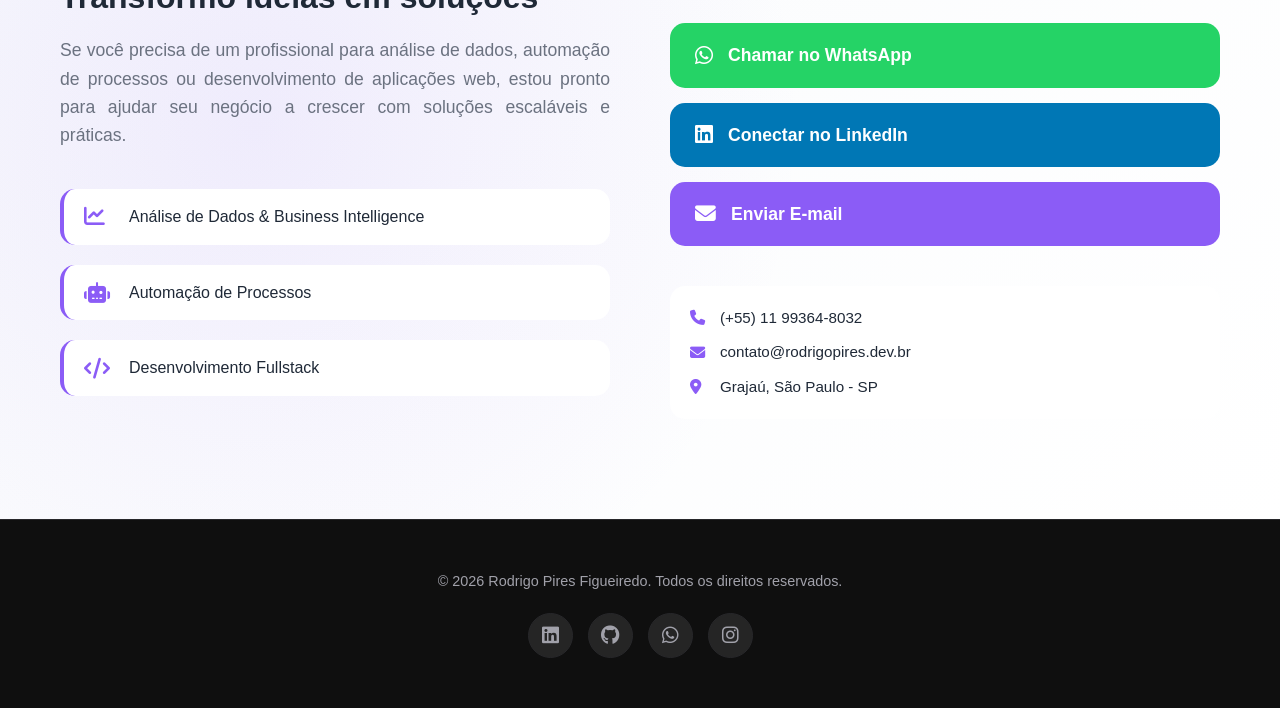
==== commit c5b3e649: "feat: Atualização no responsivo mobile" ====
--- a/index.html
+++ b/index.html
@@ -257,13 +257,13 @@
                     </div>
                     <div class="experience-details">
                         <div class="role">
-                            <h4>Performance & Quality</h4>
+                            <h4>Data Analyst - Performance & Quality</h4>
                             <span class="role-period">09/2024 - 08/2025</span>
                         </div>
                         <p>Atuação em análise de dados e automação, com experiência na criação de dashboards no Power BI e manipulação de bases de dados via SQL e Excel. Contribuindo também no desenvolvimento de automações com Python e Power Automate.</p>
                         
                         <div class="role">
-                            <h4>BMS/DLO</h4>
+                            <h4>Data Analyst - BMS/DLO</h4>
                             <span class="role-period">08/2025 - 06/2026</span>
                         </div>
                         <p>Atuação focada em engenharia de dados e programação, utilizando Python e SQL para a implementação e ajuste de regras de negócio via manipulação de dados. Otimização e automação de pipelines de dados via Databricks, Control-M e GitHub Actions. Responsável por fornecer indicadores financeiros com impacto direto no Índice de Basileia.</p>
@@ -661,7 +661,8 @@
                     <div class="contact-highlights">
                         <div class="highlight-item">
                             <i class="fas fa-chart-line"></i>
-                            <span>Análise de Dados & Business Intelligence</span>
+                            <span class="desktop-highlight-text">Análise de Dados & Business Intelligence</span>
+                            <span class="mobile-highlight-text">Análise de Dados & BI</span>
                         </div>
                         <div class="highlight-item">
                             <i class="fas fa-robot"></i>
--- a/styles.css
+++ b/styles.css
@@ -100,7 +100,7 @@
 
 .scroll-text {
     color: rgba(255, 255, 255, 0.7);
-    font-size: 0.9rem;
+    font-size: clamp(0.75rem, 0.6vw + 0.55rem, 0.9rem);
     font-weight: 500;
     letter-spacing: 1px;
     text-transform: uppercase;
@@ -179,15 +179,17 @@
     flex: 1;
 }
 
+/* FIX: fonte fluida — escala continuamente entre mobile e desktop
+   em vez de "saltar" só nos breakpoints fixos */
 .name {
-    font-size: 3rem;
+    font-size: clamp(1.6rem, 5.5vw, 3rem);
     font-weight: 700;
     margin-bottom: 10px;
     line-height: 1.2;
 }
 
 .title {
-    font-size: 1.5rem;
+    font-size: clamp(0.95rem, 2.6vw, 1.5rem);
     font-weight: 400;
     margin-bottom: 30px;
     opacity: 0.9;
@@ -204,6 +206,7 @@
     display: flex;
     align-items: center;
     gap: 10px;
+    font-size: clamp(0.85rem, 1vw + 0.5rem, 1rem);
 }
 
 .contact-item i {
@@ -246,7 +249,7 @@
 }
 
 .section-title {
-    font-size: 2.5rem;
+    font-size: clamp(1.4rem, 3.6vw, 2.5rem);
     font-weight: 700;
     text-align: center;
     margin-bottom: 60px;
@@ -280,7 +283,7 @@
 }
 
 .about-text {
-    font-size: 1.2rem;
+    font-size: clamp(0.9rem, 1.1vw + 0.6rem, 1.2rem);
     line-height: 1.8;
     color: var(--text-light);
     margin-bottom: 50px;
@@ -296,7 +299,7 @@
 
 .personal-info h3,
 .education-info h3 {
-    font-size: 1.5rem;
+    font-size: clamp(1.1rem, 1.8vw + 0.5rem, 1.5rem);
     font-weight: 600;
     color: var(--text-dark);
     margin-bottom: 20px;
@@ -380,7 +383,7 @@
 }
 
 .company-info h3 {
-    font-size: 1.5rem;
+    font-size: clamp(1.1rem, 1.8vw + 0.5rem, 1.5rem);
     font-weight: 600;
     color: var(--text-dark);
     margin-bottom: 5px;
@@ -390,6 +393,7 @@
 .position {
     color: var(--primary-color);
     font-weight: 500;
+    font-size: clamp(0.85rem, 0.9vw + 0.5rem, 1rem);
 }
 
 .period {
@@ -398,7 +402,7 @@
     background: var(--dark-surface);
     padding: 8px 20px;
     border-radius: 25px;
-    font-size: 0.9rem;
+    font-size: clamp(0.75rem, 0.7vw + 0.5rem, 0.9rem);
     border: 1px solid var(--border-color);
 }
 
@@ -407,6 +411,7 @@
     line-height: 1.7;
     margin-bottom: 20px;
     text-align: justify;
+    font-size: clamp(0.88rem, 0.9vw + 0.55rem, 1rem);
 }
 
 .role {
@@ -414,7 +419,7 @@
 }
 
 .role h4 {
-    font-size: 1.2rem;
+    font-size: clamp(0.98rem, 1.1vw + 0.6rem, 1.2rem);
     font-weight: 600;
     color: var(--text-dark);
     margin: 0 0 8px 0;
@@ -422,8 +427,11 @@
 }
 
 .role-period {
+    background: var(--dark-surface);
+    border-radius: 25px;
+    padding: 3px 8px;
     color: var(--text-light);
-    font-size: 0.9rem;
+    font-size: clamp(0.75rem, 0.7vw + 0.5rem, 0.9rem);
 }
 
 /* Education Section */
@@ -453,7 +461,7 @@
 }
 
 .education-header h4 {
-    font-size: 1.3rem;
+    font-size: clamp(0.98rem, 1.4vw + 0.55rem, 1.3rem);
     font-weight: 600;
     color: var(--text-dark);
     margin: 0 0 20px 0;
@@ -478,7 +486,7 @@
 .course-item .period {
     color: var(--primary-color);
     font-weight: 500;
-    font-size: 0.8rem;
+    font-size: clamp(0.68rem, 0.5vw + 0.5rem, 0.8rem);
     white-space: nowrap;
     flex-shrink: 0;
     min-width: 120px;
@@ -492,7 +500,7 @@
 .course-item .degree {
     color: var(--text-dark);
     font-weight: 500;
-    font-size: 0.85rem;
+    font-size: clamp(0.76rem, 0.5vw + 0.55rem, 0.85rem);
     flex: 1;
     min-width: 0;
     word-wrap: break-word;
@@ -564,7 +572,7 @@
 }
 
 .skill-category h3 {
-    font-size: 1.4rem;
+    font-size: clamp(1.05rem, 1.4vw + 0.55rem, 1.4rem);
     font-weight: 600;
     color: var(--text-dark);
     margin-bottom: 25px;
@@ -592,7 +600,7 @@
     color: var(--text-dark);
     padding: 10px 16px;
     border-radius: 20px;
-    font-size: 0.9rem;
+    font-size: clamp(0.78rem, 0.7vw + 0.5rem, 0.9rem);
     font-weight: 500;
     border: 1px solid rgba(139, 92, 246, 0.3);
     transition: all 0.3s ease;
@@ -655,6 +663,7 @@
     font-weight: 500;
     color: var(--text-light);
     text-align: justify;
+    font-size: clamp(0.85rem, 0.9vw + 0.5rem, 1rem);
 }
 
 .proficiency-bar {
@@ -706,7 +715,7 @@
 }
 
 .sites-text h3 {
-    font-size: 2rem;
+    font-size: clamp(1.3rem, 2.8vw + 0.5rem, 2rem);
     font-weight: 700;
     color: var(--text-dark);
     margin-bottom: 20px;
@@ -715,7 +724,7 @@
 }
 
 .sites-text p {
-    font-size: 1.1rem;
+    font-size: clamp(0.88rem, 1.1vw + 0.55rem, 1.1rem);
     color: var(--text-light);
     margin-bottom: 40px;
     line-height: 1.6;
@@ -750,7 +759,7 @@
 }
 
 .service-item h4 {
-    font-size: 1.1rem;
+    font-size: clamp(0.92rem, 1.1vw + 0.5rem, 1.1rem);
     font-weight: 600;
     color: var(--text-dark);
     margin-bottom: 8px;
@@ -759,7 +768,7 @@
 
 .service-item p {
     color: var(--text-light);
-    font-size: 0.9rem;
+    font-size: clamp(0.78rem, 0.7vw + 0.5rem, 0.9rem);
     margin: 0;
     text-align: center;
 }
@@ -808,7 +817,7 @@
 }
 
 .cta-header h4 {
-    font-size: 1.8rem;
+    font-size: clamp(1.2rem, 2.1vw + 0.5rem, 1.8rem);
     font-weight: 700;
     color: white;
     text-align: center;
@@ -842,7 +851,7 @@
 .feature-item span {
     color: white;
     font-weight: 500;
-    font-size: 0.95rem;
+    font-size: clamp(0.82rem, 0.9vw + 0.5rem, 0.95rem);
 }
 
 .cta-card::before {
@@ -876,7 +885,7 @@
 }
 
 .cta-card h4 {
-    font-size: 1.5rem;
+    font-size: clamp(1.15rem, 1.7vw + 0.5rem, 1.5rem);
     font-weight: 700;
     margin-bottom: 20px;
     position: relative;
@@ -888,7 +897,7 @@
 .cta-card p {
     margin-bottom: 30px;
     opacity: 0.95;
-    font-size: 1.1rem;
+    font-size: clamp(0.9rem, 1.1vw + 0.5rem, 1.1rem);
     position: relative;
     z-index: 1;
     animation: text-pulse 2s ease-in-out infinite 0.5s;
@@ -904,7 +913,7 @@
     border-radius: 30px;
     text-decoration: none;
     font-weight: 700;
-    font-size: 1.1rem;
+    font-size: clamp(0.9rem, 1.1vw + 0.5rem, 1.1rem);
     transition: all 0.3s ease;
     position: relative;
     z-index: 1;
@@ -993,14 +1002,6 @@
     
     .project-card {
         flex: 0 0 calc(50% - 20px);
-    }
-    
-    .project-title {
-        font-size: 1.3rem;
-    }
-    
-    .project-description {
-        font-size: 0.9rem;
     }
     
     .project-card-content {
@@ -1053,6 +1054,10 @@
     flex-direction: column;
     min-height: 600px;
     outline: none;
+    /* FIX (carrossel mobile): reforça no próprio card, não só no
+       container/track, que o navegador deve tratar o gesto como
+       rolagem vertical e não interceptar o swipe horizontal. */
+    touch-action: pan-y;
 }
 
 .project-card:focus {
@@ -1069,6 +1074,7 @@
     overflow: hidden;
     position: relative;
     background: var(--dark-surface);
+    touch-action: pan-y;
 }
 
 .project-image img {
@@ -1076,6 +1082,12 @@
     height: 100%;
     object-fit: cover;
     transition: transform 0.4s ease;
+    /* FIX (carrossel mobile): impede o navegador de iniciar o
+       drag nativo de imagem, que competia com o swipe custom
+       em cards cuja imagem já estava carregada. */
+    -webkit-user-drag: none;
+    user-drag: none;
+    -webkit-touch-callout: none;
 }
 
 .project-card:hover .project-image img {
@@ -1162,7 +1174,7 @@
 }
 
 .project-title {
-    font-size: 1.4rem;
+    font-size: clamp(1rem, 1.7vw + 0.5rem, 1.4rem);
     font-weight: 700;
     color: var(--text-dark);
     margin: 0;
@@ -1177,7 +1189,7 @@
     display: inline-block;
     padding: 6px 14px;
     border-radius: 20px;
-    font-size: 0.8rem;
+    font-size: clamp(0.68rem, 0.5vw + 0.55rem, 0.8rem);
     font-weight: 600;
     text-transform: uppercase;
     letter-spacing: 0.5px;
@@ -1197,7 +1209,7 @@
 
 .project-description {
     color: var(--text-light);
-    font-size: 0.95rem;
+    font-size: clamp(0.82rem, 0.9vw + 0.5rem, 0.95rem);
     line-height: 1.7;
     margin-bottom: 20px;
     min-height: 80px;
@@ -1219,7 +1231,7 @@
     align-items: center;
     gap: 10px;
     color: var(--text-light);
-    font-size: 0.85rem;
+    font-size: clamp(0.76rem, 0.5vw + 0.55rem, 0.85rem);
 }
 
 .date-item i {
@@ -1240,7 +1252,7 @@
     padding: 10px 18px;
     border-radius: 12px;
     text-decoration: none;
-    font-size: 0.85rem;
+    font-size: clamp(0.76rem, 0.5vw + 0.55rem, 0.85rem);
     font-weight: 600;
     transition: all 0.3s ease;
 }
@@ -1349,7 +1361,7 @@
 
 .autoplay-label {
     color: var(--text-light);
-    font-size: 1rem;
+    font-size: clamp(0.85rem, 0.9vw + 0.5rem, 1rem);
     font-weight: 500;
 }
 
@@ -1508,7 +1520,7 @@
 }
 
 .contact-text h3 {
-    font-size: 2rem;
+    font-size: clamp(1.3rem, 2.8vw + 0.5rem, 2rem);
     font-weight: 700;
     color: var(--text-dark);
     margin-bottom: 20px;
@@ -1517,7 +1529,7 @@
 }
 
 .contact-text p {
-    font-size: 1.1rem;
+    font-size: clamp(0.88rem, 1.1vw + 0.55rem, 1.1rem);
     color: var(--text-light);
     margin-bottom: 40px;
     line-height: 1.6;
@@ -1555,10 +1567,15 @@
 .highlight-item span {
     color: var(--text-dark);
     font-weight: 500;
+    font-size: clamp(0.85rem, 0.9vw + 0.5rem, 1rem);
+}
+
+.mobile-highlight-text {
+    display: none;
 }
 
 .contact-actions h4 {
-    font-size: 1.5rem;
+    font-size: clamp(1.1rem, 1.8vw + 0.5rem, 1.5rem);
     font-weight: 600;
     color: var(--text-dark);
     margin-bottom: 30px;
@@ -1579,7 +1596,7 @@
     border-radius: 15px;
     text-decoration: none;
     font-weight: 600;
-    font-size: 1.1rem;
+    font-size: clamp(0.9rem, 1.1vw + 0.5rem, 1.1rem);
     transition: all 0.3s ease;
     position: relative;
     overflow: hidden;
@@ -1636,7 +1653,7 @@
     align-items: center;
     gap: 10px;
     color: var(--text-light);
-    font-size: 0.95rem;
+    font-size: clamp(0.85rem, 0.9vw + 0.5rem, 0.95rem);
 }
 
 .contact-info-footer i {
@@ -1661,6 +1678,10 @@
     align-items: center;
     justify-content: center;
     gap: 20px;
+}
+
+.footer-content p {
+    font-size: clamp(0.78rem, 0.7vw + 0.5rem, 0.9rem);
 }
 
 .footer-social {
@@ -1696,14 +1717,6 @@
         gap: 40px;
     }
     
-    .name {
-        font-size: 2.5rem;
-    }
-    
-    .title {
-        font-size: 1.3rem;
-    }
-    
     .contact-info {
         grid-template-columns: 1fr;
     }
@@ -1713,10 +1726,6 @@
         align-items: flex-start;
     }
     
-    .section-title {
-        font-size: 2rem;
-    }
-    
     .skills-grid {
         grid-template-columns: 1fr;
     }
@@ -1733,8 +1742,6 @@
         padding: 25px;
     }
 
-    
-    
     .integrated-info {
         grid-template-columns: 1fr;
         gap: 30px;
@@ -1773,31 +1780,11 @@
         display: none;
     }
     
-    .sites-text h3 {
-        font-size: 1.8rem;
-    }
-    
-    .sites-text p {
-        font-size: 1rem;
-    }
-    
     .cta-card {
         padding: 30px;
         max-width: 400px;
     }
     
-    .contact-text h3 {
-        font-size: 1.8rem;
-    }
-    
-    .contact-text p {
-        font-size: 1rem;
-    }
-    
-    .contact-actions h4 {
-        font-size: 1.3rem;
-    }
-    
     .project-card {
         flex: 0 0 calc(100% - 20px);
         min-height: auto;
@@ -1815,38 +1802,17 @@
         margin-bottom: 10px;
     }
     
-    .project-title {
-        font-size: 1.1rem;
-    }
-    
-    .status-badge {
-        padding: 4px 10px;
-        font-size: 0.7rem;
-    }
-    
-    .project-description {
-        font-size: 0.85rem;
-        line-height: 1.5;
-        margin-bottom: 12px;
-        min-height: auto;
-    }
-    
     .project-dates {
         padding: 10px;
         margin-bottom: 15px;
     }
     
-    .date-item {
-        font-size: 0.8rem;
-    }
-    
     .project-links {
         gap: 8px;
     }
     
     .project-link {
         padding: 8px 12px;
-        font-size: 0.8rem;
     }
     
     .carousel-btn {
@@ -1914,7 +1880,6 @@
     
     .contact-btn {
         padding: 15px 20px;
-        font-size: 1rem;
     }
 
     .footer{
@@ -1925,10 +1890,6 @@
 @media (max-width: 480px) {
     .hero-section {
         padding: 60px 0;
-    }
-    
-    .name {
-        font-size: 2rem;
     }
     
     /* Desabilitar efeitos de hover no mobile */
@@ -1955,10 +1916,6 @@
         transform: none;
     }
     
-    .title {
-        font-size: 1.1rem;
-    }
-    
     .profile-image img {
         width: 150px;
         height: 150px;
@@ -1967,15 +1924,18 @@
     section {
         padding: 60px 0;
     }
-    
-    .section-title {
-        font-size: 1.8rem;
-    }
 }
 
 @media (max-width: 422px) {
+    .desktop-highlight-text {
+        display: none;
+    }
+
+    .mobile-highlight-text {
+        display: inline;
+    }
+
     .name {
-        font-size: 1.8rem;
         white-space: nowrap;
         overflow: hidden;
         text-overflow: ellipsis;
@@ -1983,7 +1943,6 @@
     }
     
     .title {
-        font-size: 1rem;
         white-space: nowrap;
         overflow: hidden;
         text-overflow: ellipsis;
@@ -2004,13 +1963,11 @@
     
     .course-item .degree {
         order: 1;
-        font-size: 0.8rem;
         margin-bottom: 5px;
     }
     
     .course-item .period {
         order: 2;
-        font-size: 0.75rem;
         min-width: auto;
         align-self: flex-start;
         background: var(--dark-surface);
@@ -2027,6 +1984,7 @@
         padding: 12px;
         flex-direction: column;
         text-align: center;
+        font-size: 0.9rem;
         gap: 8px;
     }
     
@@ -2043,22 +2001,13 @@
         padding: 20px;
     }
     
-    .education-header h4 {
-        font-size: 1.1rem;
-    }
-    
     .course-item {
         padding: 10px;
         gap: 8px;
     }
     
     .course-item .period {
-        font-size: 0.75rem;
         min-width: 90px;
-    }
-    
-    .course-item .degree {
-        font-size: 0.8rem;
     }
 }
 
@@ -2068,7 +2017,6 @@
     }
     
     .education-header h4 {
-        font-size: 1rem;
         margin-bottom: 15px;
     }
     
@@ -2080,16 +2028,11 @@
     }
     
     .course-item .period {
-        font-size: 0.7rem;
         flex-shrink: 0;
         min-width: auto;
         align-self: flex-start;
         max-width: 100%;
     }
-    
-    .course-item .degree {
-        font-size: 0.75rem;
-    }
 }
 
 @media (max-width: 320px) {
@@ -2097,20 +2040,8 @@
         padding: 12px;
     }
     
-    .education-header h4 {
-        font-size: 0.95rem;
-    }
-    
     .course-item {
         padding: 6px;
-    }
-    
-    .course-item .period {
-        font-size: 0.65rem;
-    }
-    
-    .course-item .degree {
-        font-size: 0.7rem;
     }
 }
 
@@ -2382,7 +2313,7 @@
 
 .category-title {
     color: #000000;
-    font-size: 1.5rem;
+    font-size: clamp(1.1rem, 1.8vw + 0.5rem, 1.5rem);
     margin-bottom: 30px;
     display: flex;
     align-items: center;
@@ -2464,7 +2395,7 @@
 
 .lang-info h4 {
     color: var(--text-dark);
-    font-size: 1.1rem;
+    font-size: clamp(0.92rem, 0.9vw + 0.55rem, 1.1rem);
     font-weight: 600;
 }
 
@@ -2534,7 +2465,7 @@
 .tech-item span {
     color: var(--text-dark);
     font-weight: 500;
-    font-size: 0.95rem;
+    font-size: clamp(0.82rem, 0.9vw + 0.5rem, 0.95rem);
 }
 
 /* Dados & Business Intelligence */
@@ -2579,14 +2510,14 @@
 
 .bi-info h4 {
     color: var(--text-dark);
-    font-size: 1.1rem;
+    font-size: clamp(0.92rem, 0.9vw + 0.55rem, 1.1rem);
     margin-bottom: 8px;
     font-weight: 600;
 }
 
 .bi-info p {
     color: var(--text-light);
-    font-size: 0.9rem;
+    font-size: clamp(0.78rem, 0.7vw + 0.5rem, 0.9rem);
     line-height: 1.4;
 }
 
@@ -2623,7 +2554,7 @@
 .automation-item span {
     color: var(--text-dark);
     font-weight: 500;
-    font-size: 0.9rem;
+    font-size: clamp(0.82rem, 0.8vw + 0.5rem, 0.9rem);
 }
 
 /* Ferramentas de Desenvolvimento */
@@ -2659,7 +2590,7 @@
 .dev-tool span {
     color: var(--text-dark);
     font-weight: 500;
-    font-size: 0.85rem;
+    font-size: clamp(0.78rem, 0.7vw + 0.5rem, 0.85rem);
 }
 
 /* Responsividade para Habilidades */
@@ -2701,10 +2632,6 @@
         width: 50px;
         height: 50px;
         font-size: 1.5rem;
-    }
-    
-    .category-title {
-        font-size: 1.3rem;
     }
 }
 
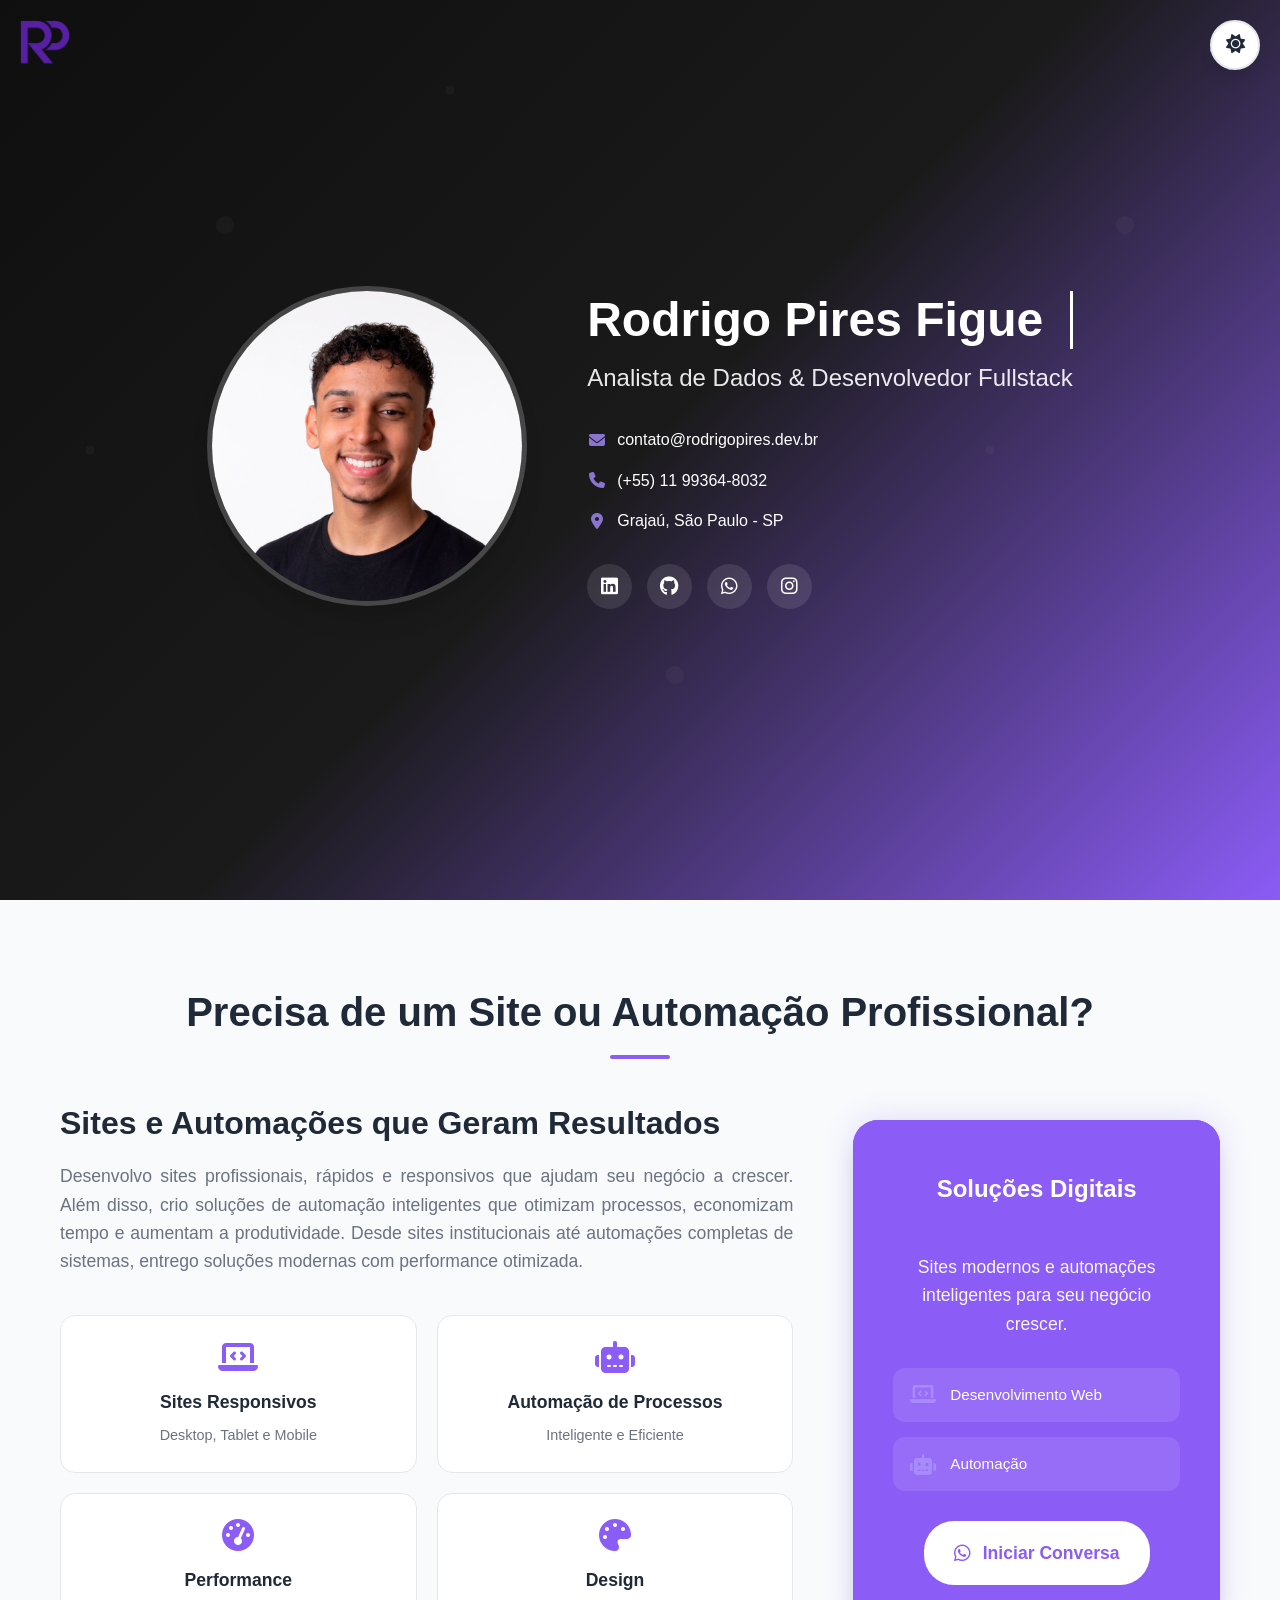
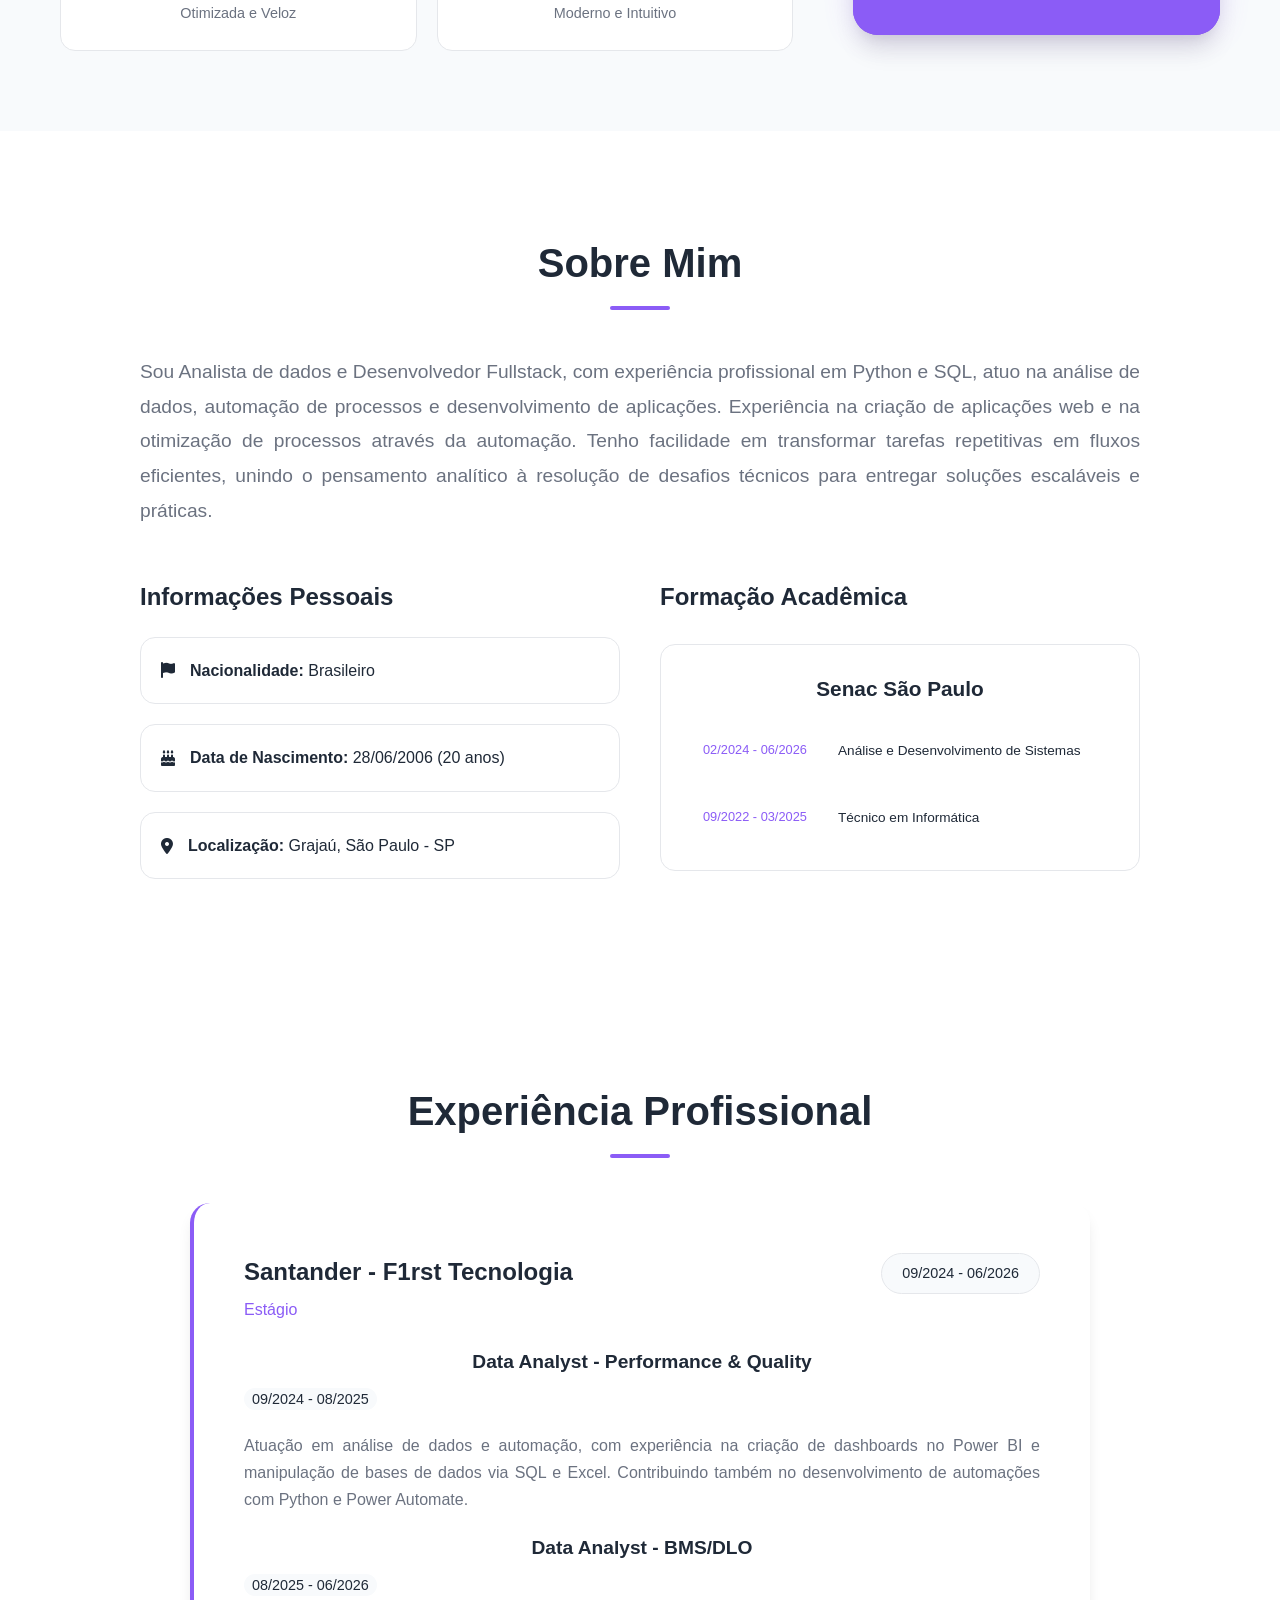
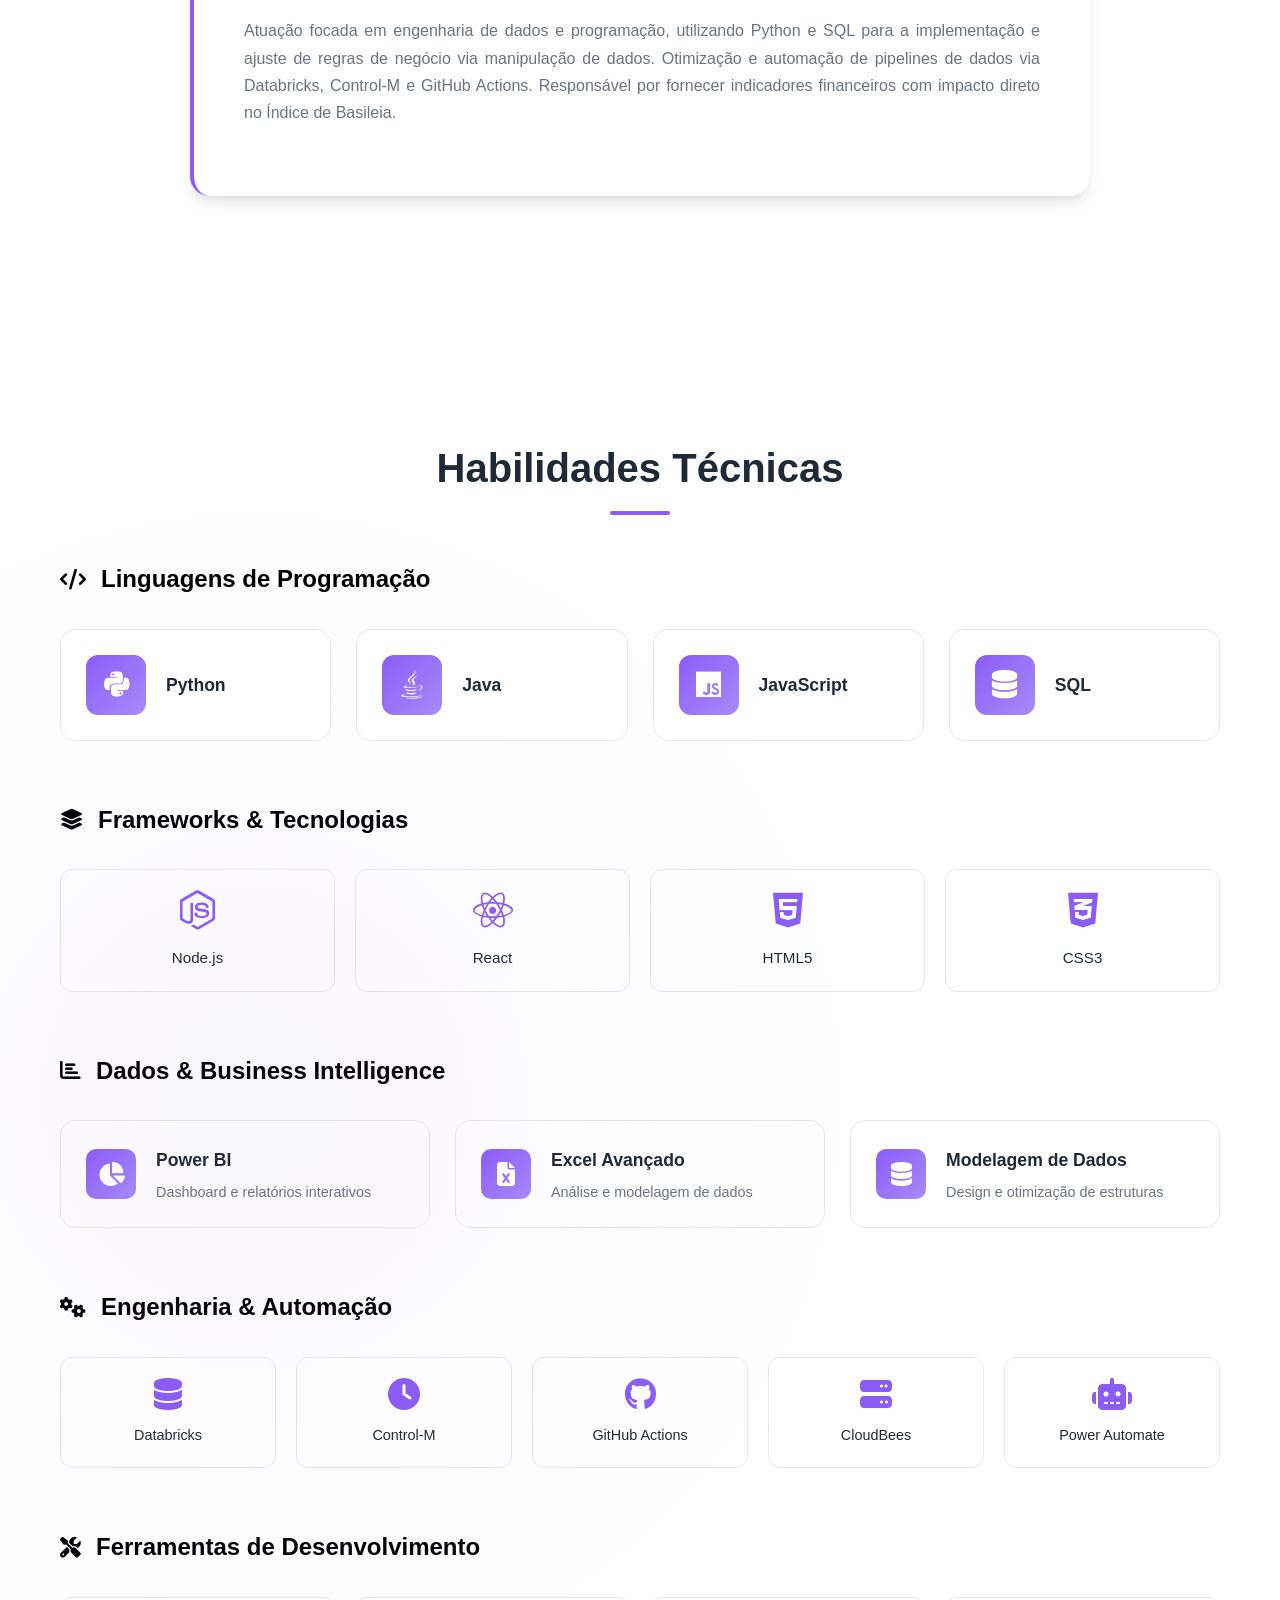
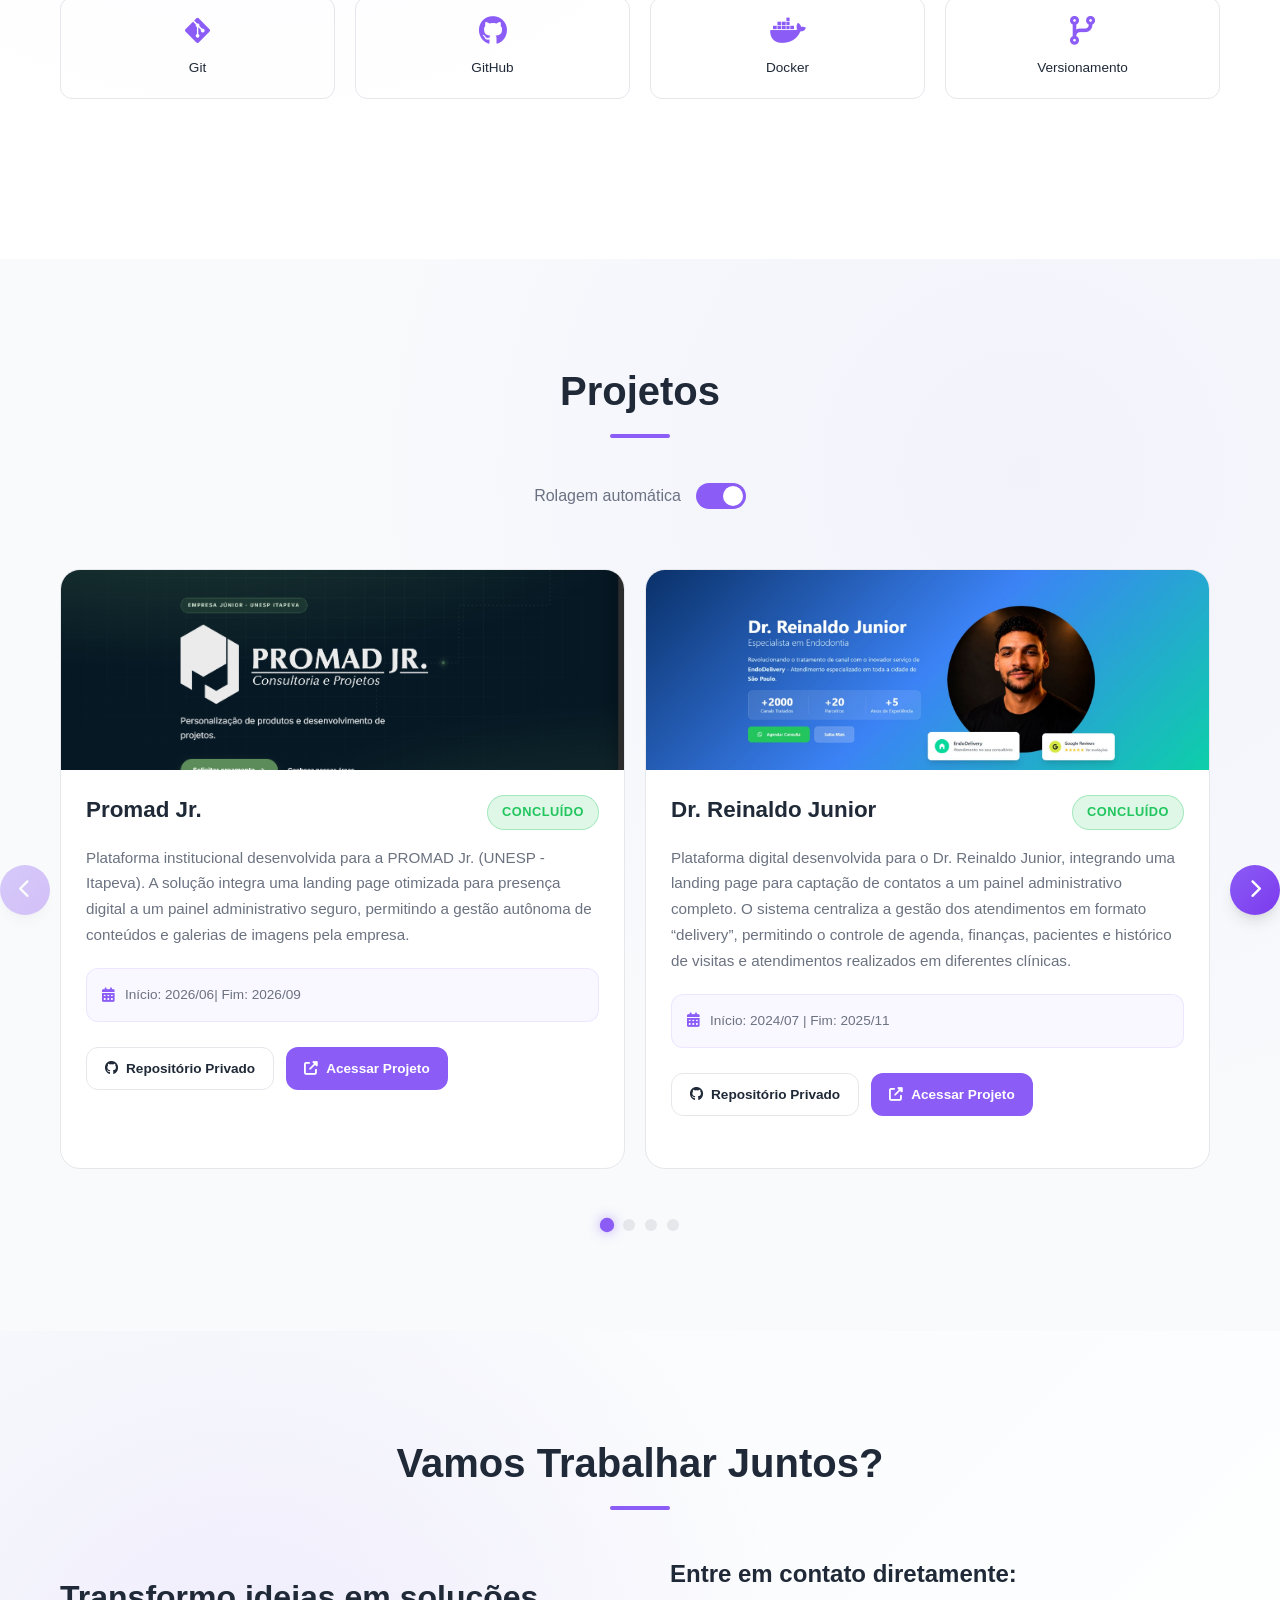
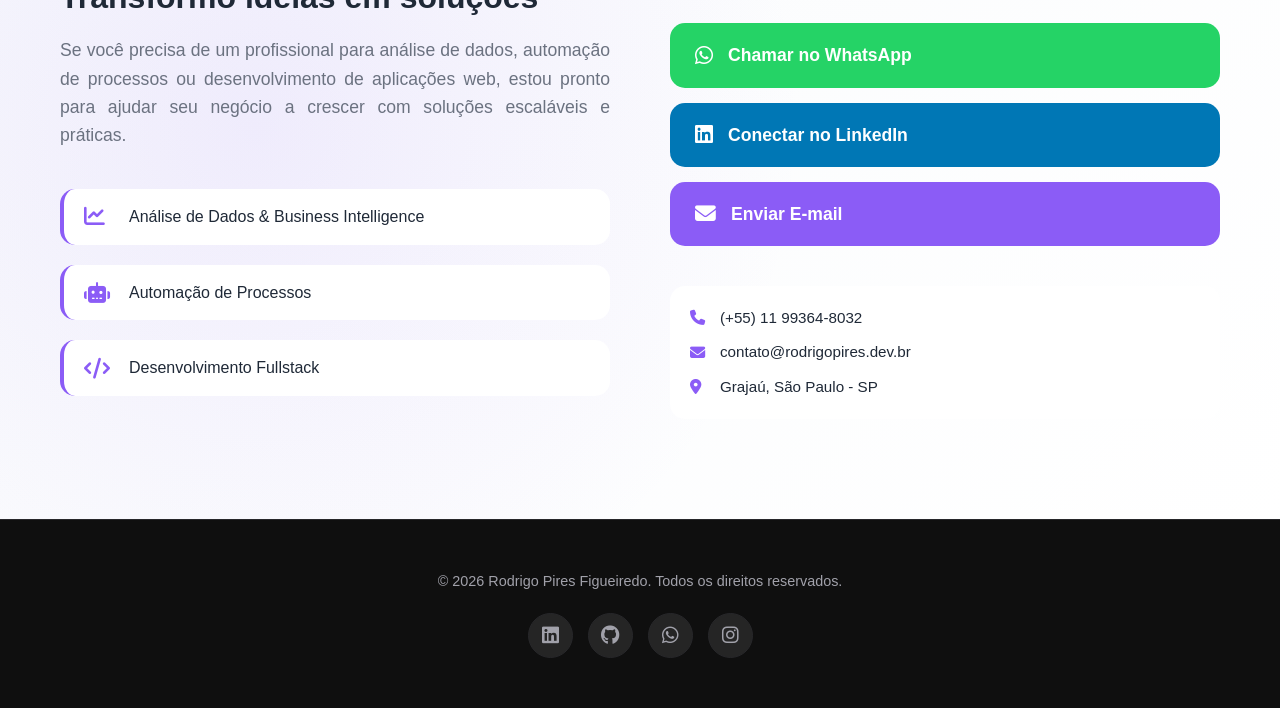
==== commit 21ba4ce1: "feat: Arquivo de foto alterado" ====
--- a/index.html
+++ b/index.html
@@ -25,7 +25,7 @@
         <div class="container">
             <div class="hero-content">
                 <div class="profile-image">
-                    <img src="img/DigoPires.jpg" alt="Rodrigo Pires Figueiredo" id="profile-img">
+                    <img src="img/DigoPires.png" alt="Rodrigo Pires Figueiredo" id="profile-img">
                 </div>
                 <div class="hero-text">
                     <h1 class="name">Rodrigo Pires Figueiredo</h1>
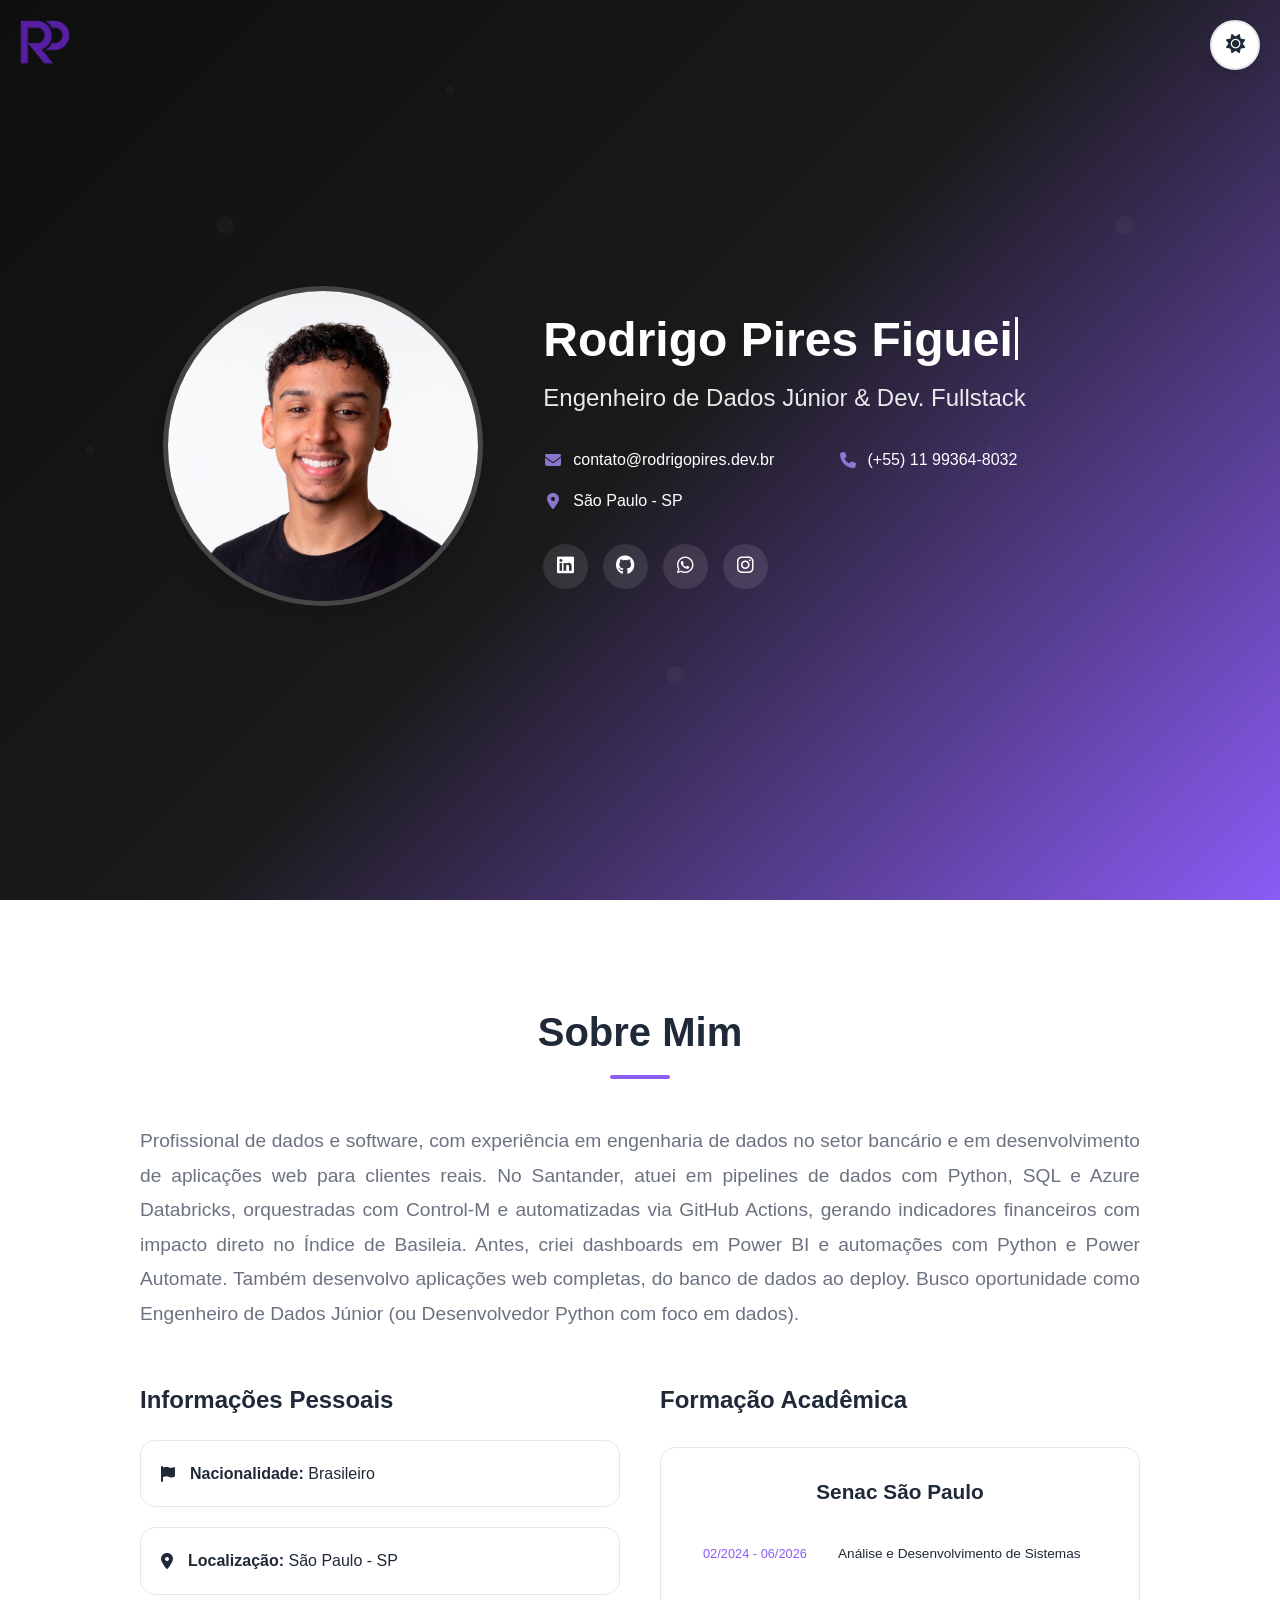
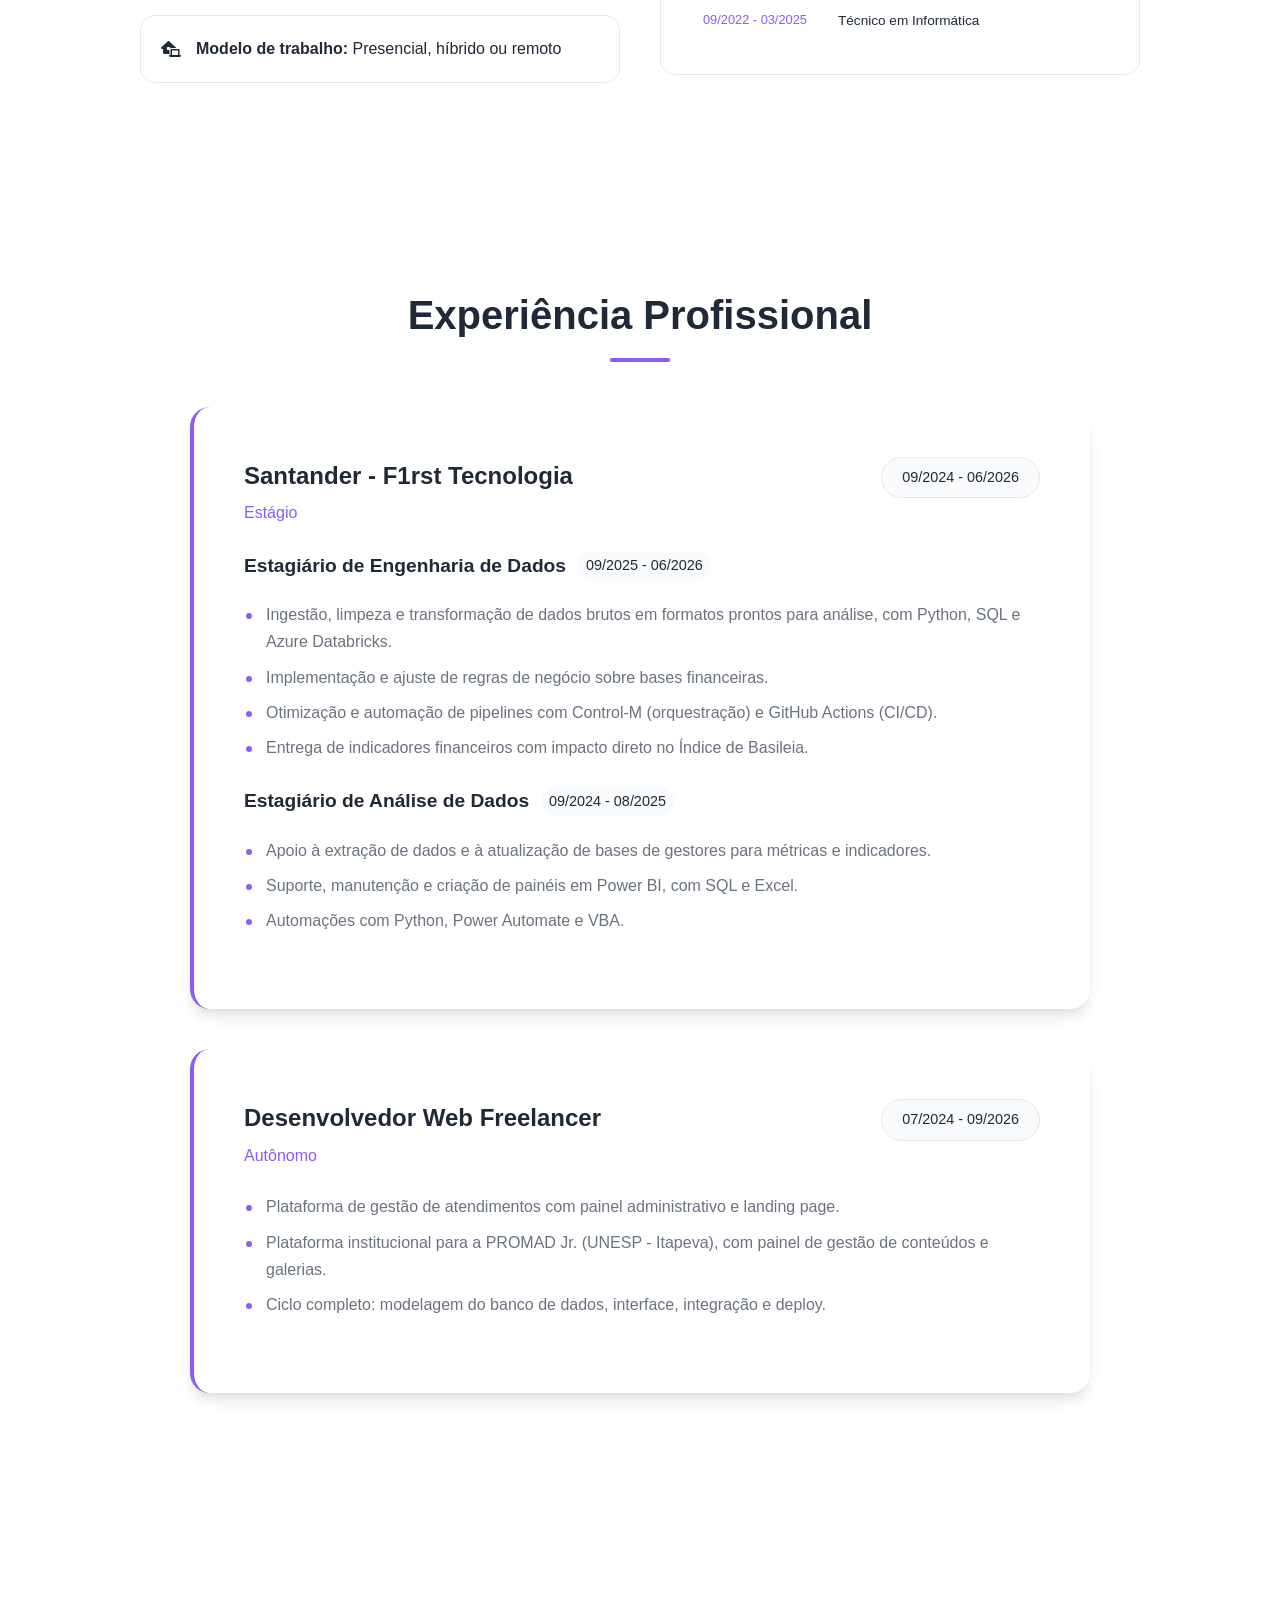
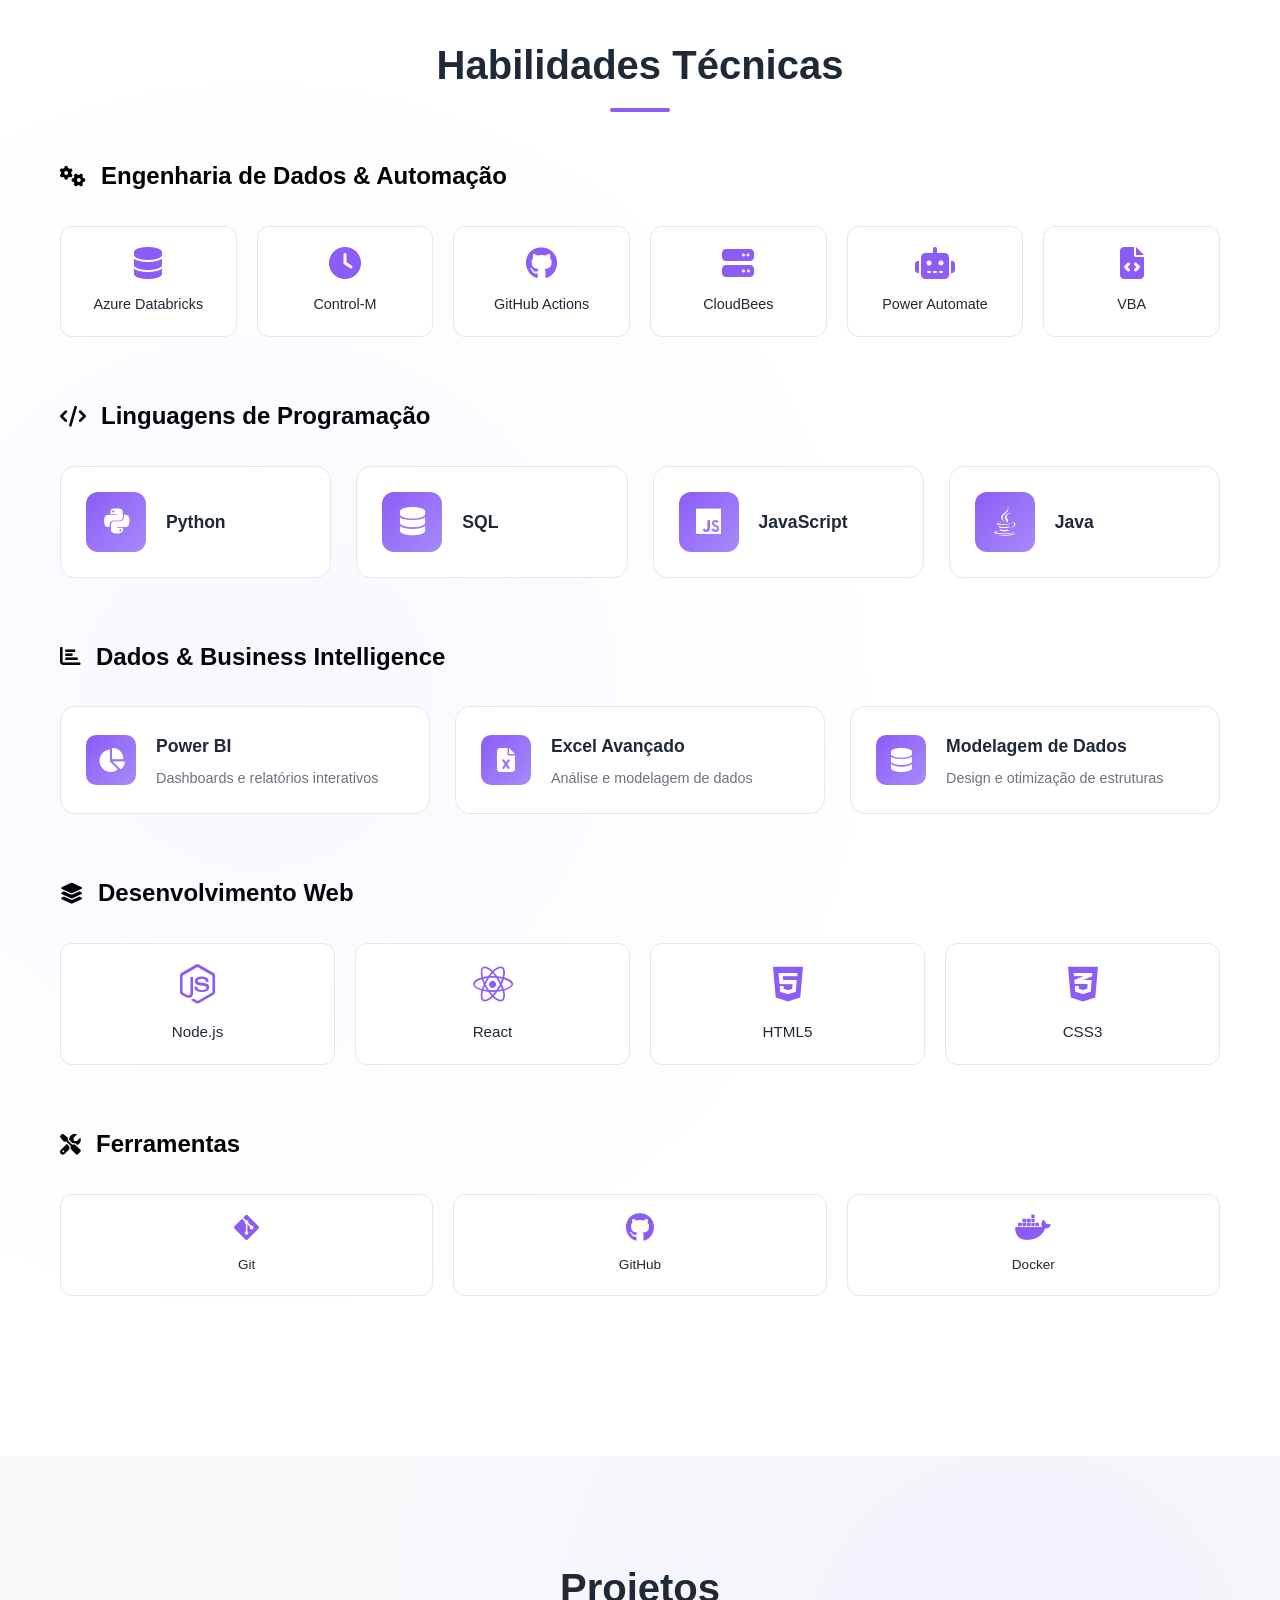
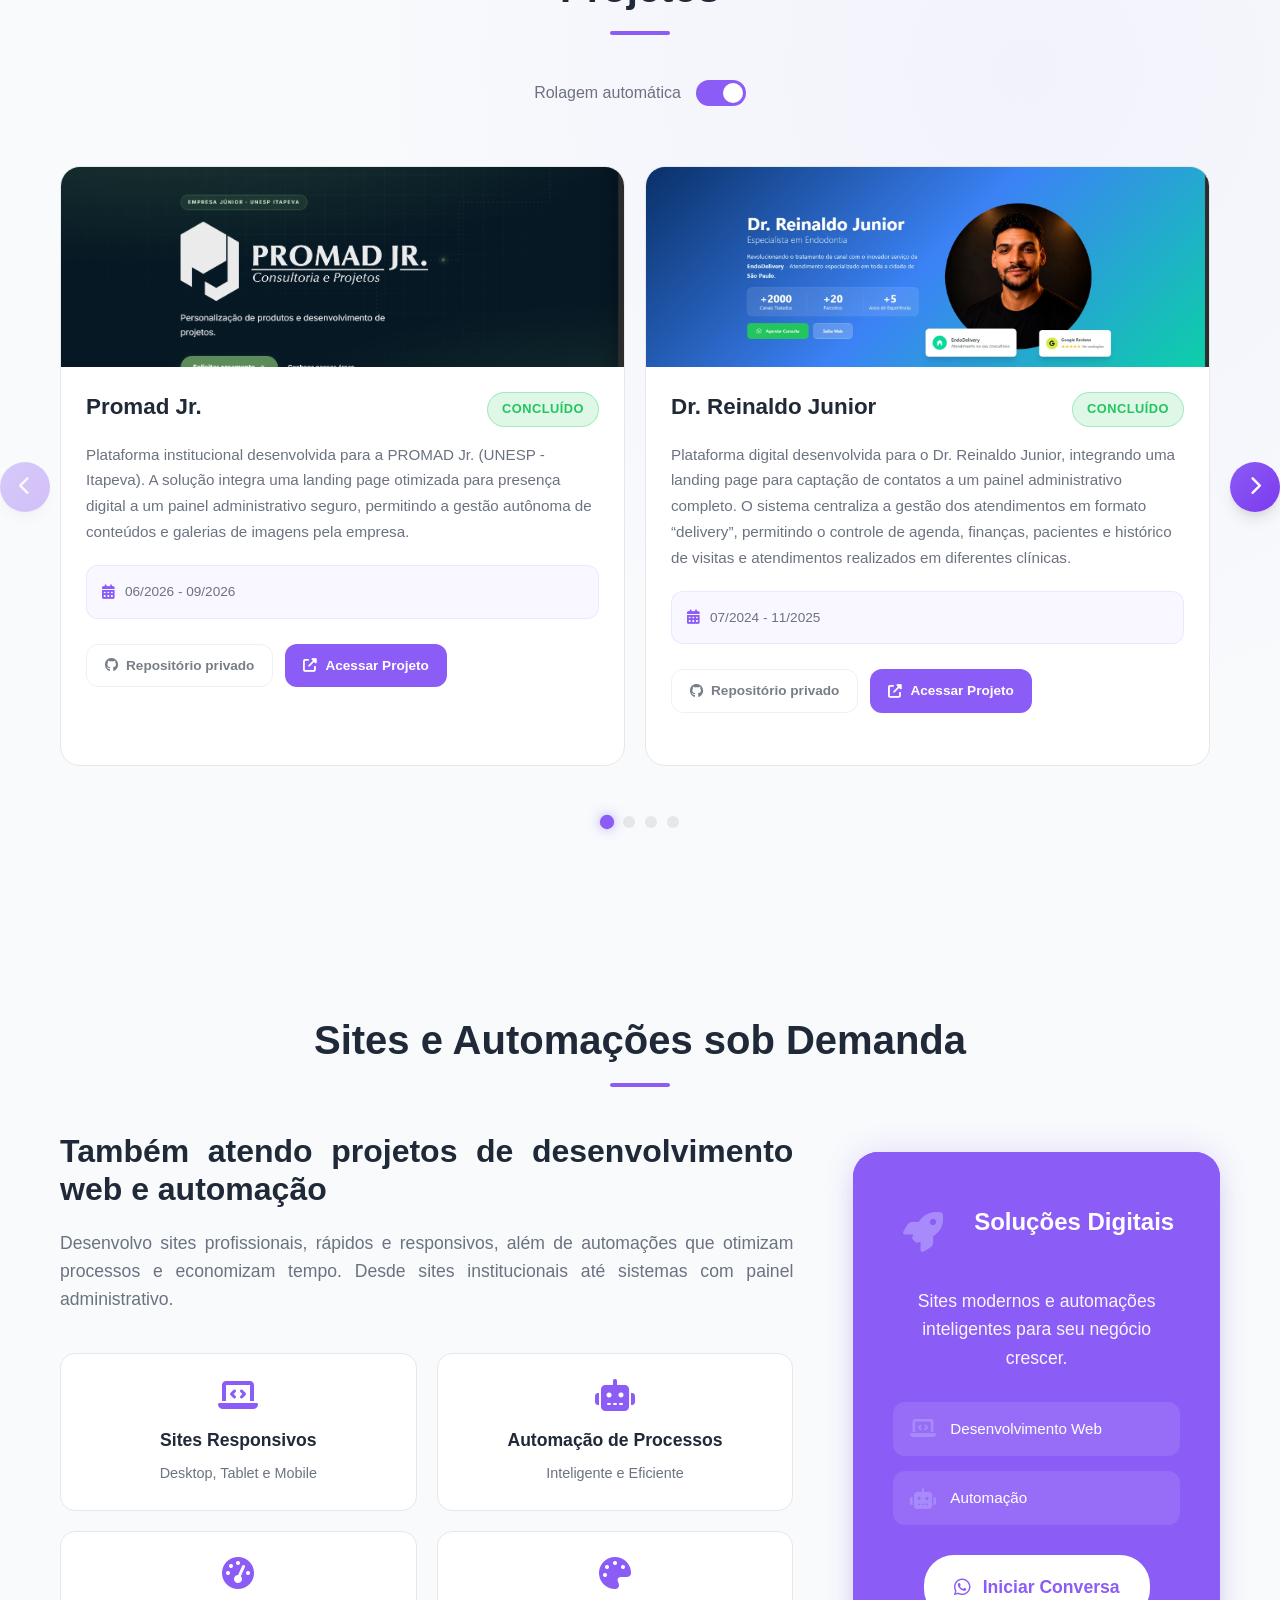
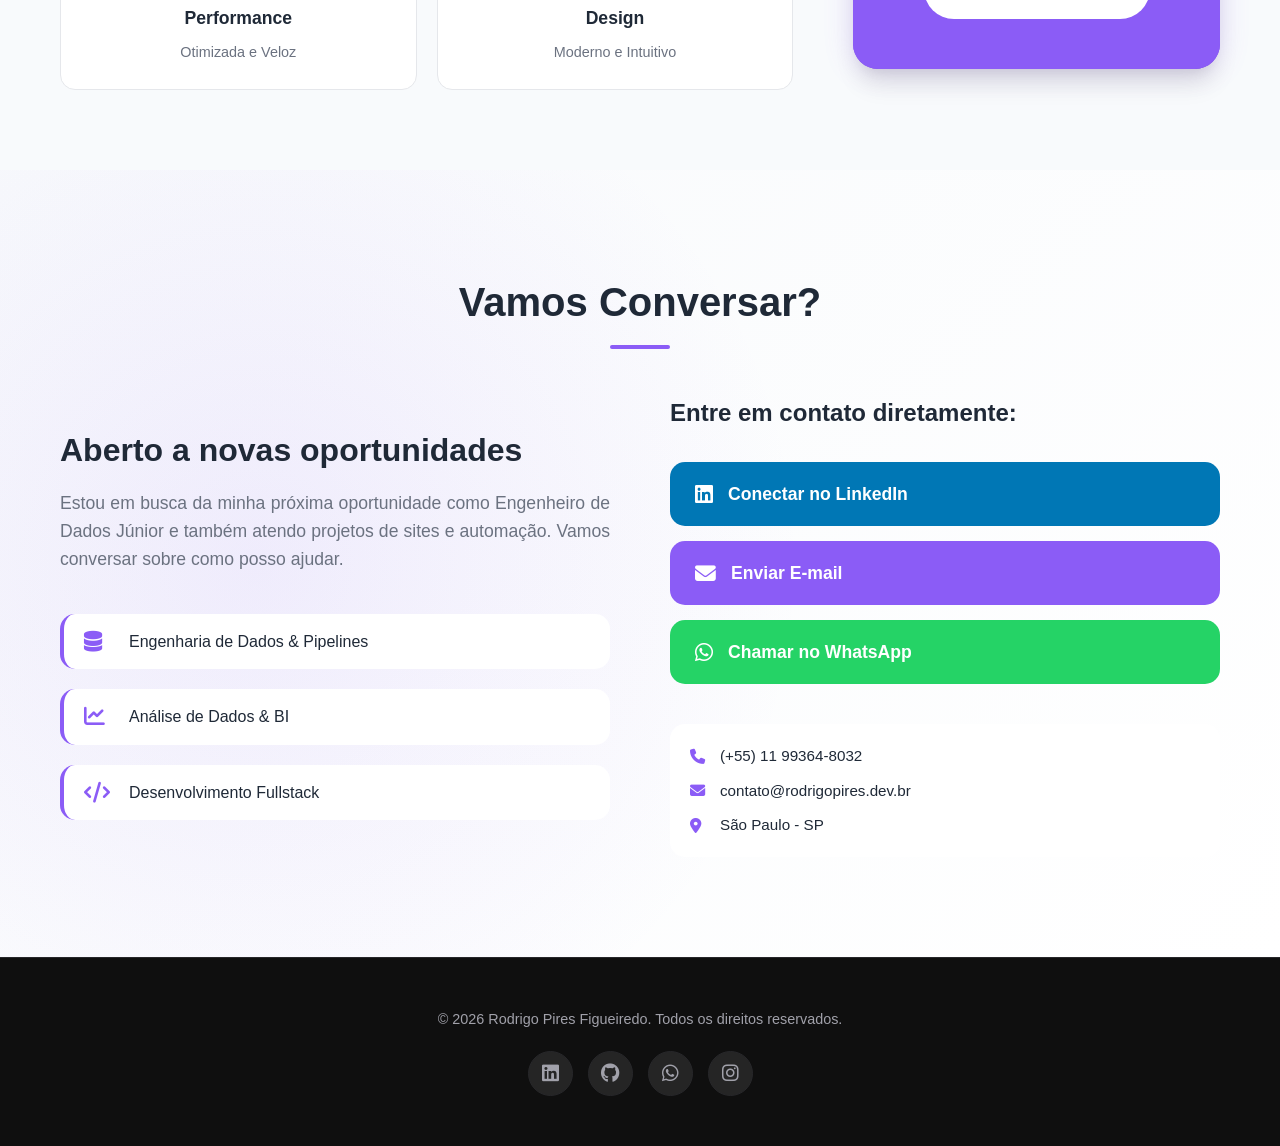
==== commit db64631c: "feat: Mudança de Currículo e Estilização" ====
--- a/index.html
+++ b/index.html
@@ -6,21 +6,21 @@
     <meta name="format-detection" content="telephone=no">
     <meta name="format-detection" content="date=no">
     <meta name="robots" content="index, follow">
+    <meta name="description" content="Rodrigo Pires Figueiredo - Engenharia de Dados Júnior. Python, SQL, Azure Databricks, Power BI e desenvolvimento web fullstack.">
     <meta http-equiv="Content-Security-Policy" content="script-src 'self' 'unsafe-inline' https://fonts.googleapis.com https://cdnjs.cloudflare.com; style-src 'self' 'unsafe-inline' https://fonts.googleapis.com https://cdnjs.cloudflare.com; font-src https://fonts.gstatic.com https://cdnjs.cloudflare.com;">
-    <title>Rodrigo Pires Figueiredo - Analista de Dados & Desenvolvedor Fullstack</title>
-    
-    <!-- Favicons -->
+    <title>Rodrigo Pires Figueiredo - Engenharia de Dados Júnior & Desenvolvedor Fullstack</title>
+
     <link rel="icon" type="image/x-icon" href="Favicon/favicon.ico">
     <link rel="icon" type="image/png" sizes="32x32" href="Favicon/favicon-32x32.png">
     <link rel="icon" type="image/png" sizes="16x16" href="Favicon/favicon-16x16.png">
-    
+
     <link rel="stylesheet" href="styles.css">
     <link rel="stylesheet" href="navbar-styles.css">
     <link href="https://fonts.googleapis.com/css2?family=Inter:wght@300;400;500;600;700&display=swap" rel="stylesheet">
     <link rel="stylesheet" href="https://cdnjs.cloudflare.com/ajax/libs/font-awesome/6.4.0/css/all.min.css">
 </head>
 <body>
-    <!-- Header com informações pessoais -->
+    <!-- Hero -->
     <header class="hero-section" id="hero">
         <div class="container">
             <div class="hero-content">
@@ -29,220 +29,75 @@
                 </div>
                 <div class="hero-text">
                     <h1 class="name">Rodrigo Pires Figueiredo</h1>
-                    <h2 class="title">Analista de Dados & Desenvolvedor Fullstack</h2>
+                    <h2 class="title">Engenheiro de Dados Júnior & Dev. Fullstack</h2>
                     <div class="contact-info">
-                        <div class="contact-item">
-                            <i class="fas fa-envelope"></i>
-                            <span>contato@rodrigopires.dev.br</span>
-                        </div>
-                        <div class="contact-item">
-                            <i class="fas fa-phone"></i>
-                            <span>(+55) 11 99364-8032</span>
-                        </div>
-                        <div class="contact-item">
-                            <i class="fas fa-map-marker-alt"></i>
-                            <span>Grajaú, São Paulo - SP</span>
-                        </div>
+                        <div class="contact-item"><i class="fas fa-envelope"></i><span>contato@rodrigopires.dev.br</span></div>
+                        <div class="contact-item"><i class="fas fa-phone"></i><span>(+55) 11 99364-8032</span></div>
+                        <div class="contact-item"><i class="fas fa-map-marker-alt"></i><span>São Paulo - SP</span></div>
                     </div>
                     <div class="social-links">
-                        <a href="https://www.linkedin.com/in/rodrigo-pires-figueiredo" target="_blank" class="social-link">
-                            <i class="fab fa-linkedin"></i>
-                        </a>
-                        <a href="https://github.com/DigoPires" target="_blank" class="social-link">
-                            <i class="fab fa-github"></i>
-                        </a>
-                        <a href="https://wa.me/+5511993648032" target="_blank" class="social-link whatsapp-link">
-                            <i class="fab fa-whatsapp"></i>
-                        </a>
-                        <a href="https://www.instagram.com/_pires.r/" target="_blank" class="social-link instagram-link">
-                            <i class="fab fa-instagram"></i>
-                        </a>
-                    </div>
-                </div>
-            </div>
-        </div>
-        
-        <!-- Seta animada para indicar rolagem -->
+                        <a href="https://www.linkedin.com/in/rodrigo-pires-figueiredo" target="_blank" rel="noopener noreferrer" class="social-link" aria-label="LinkedIn"><i class="fab fa-linkedin"></i></a>
+                        <a href="https://github.com/DigoPires" target="_blank" rel="noopener noreferrer" class="social-link" aria-label="GitHub"><i class="fab fa-github"></i></a>
+                        <a href="https://wa.me/+5511993648032" target="_blank" rel="noopener noreferrer" class="social-link whatsapp-link" aria-label="WhatsApp"><i class="fab fa-whatsapp"></i></a>
+                        <a href="https://www.instagram.com/_pires.r/" target="_blank" rel="noopener noreferrer" class="social-link instagram-link" aria-label="Instagram"><i class="fab fa-instagram"></i></a>
+                    </div>
+                </div>
+            </div>
+        </div>
         <div class="scroll-indicator" id="scroll-indicator">
-            <div class="scroll-arrow">
-                <i class="fas fa-chevron-down"></i>
-            </div>
-            <div class="scroll-text">
-                Role para ver mais
-            </div>
+            <div class="scroll-arrow"><i class="fas fa-chevron-down"></i></div>
+            <div class="scroll-text">Role para ver mais</div>
         </div>
     </header>
 
-    <!-- Nav-bar Flutuante e Inteligente -->
+    <!-- Navbar -->
     <nav id="smart-nav" class="floating-nav">
         <div class="nav-container">
             <ul class="nav-menu">
-                <!-- <li class="nav-item">
-                    <a href="#hero" class="nav-link" data-section="hero">
-                        <i class="fas fa-home"></i>
-                        <span>Home</span>
-                    </a>
-                </li> -->
-                <li class="nav-item">
-                    <a href="#sites" class="nav-link" data-section="sites">
-                        <i class="fas fa-laptop-code"></i>
-                        <span>Serviços</span>
-                    </a>
-                </li>
-                <li class="nav-item">
-                    <a href="#about" class="nav-link" data-section="about">
-                        <i class="fas fa-user"></i>
-                        <span>Sobre</span>
-                    </a>
-                </li>
-                <li class="nav-item">
-                    <a href="#experience" class="nav-link" data-section="experience">
-                        <i class="fas fa-briefcase"></i>
-                        <span>Experiência</span>
-                    </a>
-                </li>
-                <li class="nav-item">
-                    <a href="#skills" class="nav-link" data-section="skills">
-                        <i class="fas fa-code"></i>
-                        <span>Habilidades</span>
-                    </a>
-                </li>
-                <li class="nav-item">
-                    <a href="#projects" class="nav-link" data-section="projects">
-                        <i class="fas fa-folder-open"></i>
-                        <span>Projetos</span>
-                    </a>
-                </li>
-                <li class="nav-item">
-                    <a href="#contact" class="nav-link" data-section="contact">
-                        <i class="fas fa-envelope"></i>
-                        <span>Contato</span>
-                    </a>
-                </li>
+                <li class="nav-item"><a href="#about" class="nav-link" data-section="about"><i class="fas fa-user"></i><span>Sobre</span></a></li>
+                <li class="nav-item"><a href="#experience" class="nav-link" data-section="experience"><i class="fas fa-briefcase"></i><span>Experiência</span></a></li>
+                <li class="nav-item"><a href="#skills" class="nav-link" data-section="skills"><i class="fas fa-code"></i><span>Habilidades</span></a></li>
+                <li class="nav-item"><a href="#projects" class="nav-link" data-section="projects"><i class="fas fa-folder-open"></i><span>Projetos</span></a></li>
+                <li class="nav-item"><a href="#sites" class="nav-link" data-section="sites"><i class="fas fa-laptop-code"></i><span>Serviços</span></a></li>
+                <li class="nav-item"><a href="#contact" class="nav-link" data-section="contact"><i class="fas fa-envelope"></i><span>Contato</span></a></li>
             </ul>
-            <button class="nav-toggle" id="nav-toggle-btn">
-                <i class="fas fa-bars"></i>
-            </button>
+            <button class="nav-toggle" id="nav-toggle-btn" aria-label="Abrir menu"><i class="fas fa-bars"></i></button>
         </div>
     </nav>
 
-    <!-- Seção Sites Profissionais -->
-    <section class="sites-section" id="sites">
-        <div class="container">
-            <h2 class="section-title">Precisa de um Site ou Automação Profissional?</h2>
-            <div class="sites-content">
-                <div class="sites-text">
-                    <h3>Sites e Automações que Geram Resultados</h3>
-                    <p>Desenvolvo sites profissionais, rápidos e responsivos que ajudam seu negócio a crescer. Além disso, crio soluções de automação inteligentes que otimizam processos, economizam tempo e aumentam a produtividade. Desde sites institucionais até automações completas de sistemas, entrego soluções modernas com performance otimizada.</p>
-                    <div class="services-grid">
-                        <div class="service-item">
-                            <i class="fas fa-laptop-code"></i>
-                            <h4>Sites Responsivos</h4>
-                            <p>Desktop, Tablet e Mobile</p>
-                        </div>
-                        <div class="service-item">
-                            <i class="fas fa-robot"></i>
-                            <h4>Automação de Processos</h4>
-                            <p>Inteligente e Eficiente</p>
-                        </div>
-                        <div class="service-item">
-                            <i class="fas fa-tachometer-alt"></i>
-                            <h4>Performance</h4>
-                            <p>Otimizada e Veloz</p>
-                        </div>
-                        <div class="service-item">
-                            <i class="fas fa-palette"></i>
-                            <h4>Design</h4>
-                            <p>Moderno e Intuitivo</p>
-                        </div>
-                    </div>
-                </div>
-                <div class="sites-cta">
-                    <div class="cta-card">
-                        <div class="cta-header">
-                            <i class="fas fa-rocket"></i>
-                            <h4>Soluções Digitais</h4>
-                        </div>
-                        <p>Sites modernos e automações inteligentes para seu negócio crescer.</p>
-                        <div class="cta-features">
-                            <div class="feature-item">
-                                <i class="fas fa-laptop-code"></i>
-                                <span>Desenvolvimento Web</span>
-                            </div>
-                            <div class="feature-item">
-                                <i class="fas fa-robot"></i>
-                                <span>Automação</span>
-                            </div>
-                        </div>
-                        <a href="https://wa.me/+5511993648032?text=Olá%20Rodrigo!%20Vi%20seu%20portfólio%20e%20preciso%20de%20um%20site%20ou%20automação.%20Podemos%20conversar?" target="_blank" class="cta-button">
-                            <i class="fab fa-whatsapp"></i>
-                            <span>Iniciar Conversa</span>
-                        </a>
-                    </div>
-                </div>
-            </div>
-        </div>
-    </section>
-
-    <!-- Seção Sobre Mim -->
+    <!-- Sobre -->
     <section class="about-section" id="about">
         <div class="container">
             <h2 class="section-title">Sobre Mim</h2>
             <div class="about-content">
                 <p class="about-text">
-                    Sou Analista de dados e Desenvolvedor Fullstack, com experiência profissional em Python e SQL, atuo na análise de dados, automação de processos e desenvolvimento de aplicações. Experiência na criação de aplicações web e na otimização de processos através da automação. Tenho facilidade em transformar tarefas repetitivas em fluxos eficientes, unindo o pensamento analítico à resolução de desafios técnicos para entregar soluções escaláveis e práticas.
+                    Profissional de dados e software, com experiência em engenharia de dados no setor bancário e em desenvolvimento de aplicações web para clientes reais. No Santander, atuei em pipelines de dados com Python, SQL e Azure Databricks, orquestradas com Control-M e automatizadas via GitHub Actions, gerando indicadores financeiros com impacto direto no Índice de Basileia. Antes, criei dashboards em Power BI e automações com Python e Power Automate. Também desenvolvo aplicações web completas, do banco de dados ao deploy. Busco oportunidade como Engenheiro de Dados Júnior (ou Desenvolvedor Python com foco em dados).
                 </p>
                 <div class="integrated-info">
                     <div class="personal-info">
                         <h3>Informações Pessoais</h3>
                         <div class="info-grid">
-                            <div class="info-item">
-                                <i class="fas fa-flag"></i>
-                                <div>
-                                    <strong>Nacionalidade:</strong>
-                                    <span>Brasileiro</span>
-                                </div>
-                            </div>
-                            <div class="info-item">
-                                <i class="fas fa-birthday-cake"></i>
-                                <div>
-                                    <strong>Data de Nascimento:</strong>
-                                    <span>28/06/2006 (<span id="age">20</span> anos)</span>
-                                </div>
-                            </div>
-                            <div class="info-item">
-                                <i class="fas fa-map-marker-alt"></i>
-                                <div>
-                                    <strong>Localização:</strong>
-                                    <span>Grajaú, São Paulo - SP</span>
-                                </div>
-                            </div>
+                            <div class="info-item"><i class="fas fa-flag"></i><div><strong>Nacionalidade:</strong> <span>Brasileiro</span></div></div>
+                            <div class="info-item"><i class="fas fa-map-marker-alt"></i><div><strong>Localização:</strong> <span>São Paulo - SP</span></div></div>
+                            <div class="info-item"><i class="fas fa-laptop-house"></i><div><strong>Modelo de trabalho:</strong> <span>Presencial, híbrido ou remoto</span></div></div>
                         </div>
                     </div>
                     <div class="education-info">
                         <h3>Formação Acadêmica</h3>
                         <div class="education-item">
-                            <div class="education-header">
-                                <h4>Senac São Paulo</h4>
-                            </div>
+                            <div class="education-header"><h4>Senac São Paulo</h4></div>
                             <div class="education-details">
-                                <div class="course-item">
-                                    <span class="period">02/2024 - 06/2026</span>
-                                    <span class="degree">Análise e Desenvolvimento de Sistemas</span>
-                                </div>
-                                <div class="course-item">
-                                    <span class="period">09/2022 - 03/2025</span>
-                                    <span class="degree">Técnico em Informática</span>
-                                </div>
-                            </div>
-                        </div>
-                    </div>
-                </div>
-            </div>
-        </div>
-    </section>
-
-    <!-- Seção de Experiência Profissional -->
+                                <div class="course-item"><span class="period">02/2024 - 06/2026</span><span class="degree">Análise e Desenvolvimento de Sistemas</span></div>
+                                <div class="course-item"><span class="period">09/2022 - 03/2025</span><span class="degree">Técnico em Informática</span></div>
+                            </div>
+                        </div>
+                    </div>
+                </div>
+            </div>
+        </div>
+    </section>
+
+    <!-- Experiência -->
     <section class="experience-section" id="experience">
         <div class="container">
             <h2 class="section-title">Experiência Profissional</h2>
@@ -257,192 +112,105 @@
                     </div>
                     <div class="experience-details">
                         <div class="role">
-                            <h4>Data Analyst - Performance & Quality</h4>
+                            <h4>Estagiário de Engenharia de Dados</h4>
+                            <span class="role-period">09/2025 - 06/2026</span>
+                        </div>
+                        <ul>
+                            <li>Ingestão, limpeza e transformação de dados brutos em formatos prontos para análise, com Python, SQL e Azure Databricks.</li>
+                            <li>Implementação e ajuste de regras de negócio sobre bases financeiras.</li>
+                            <li>Otimização e automação de pipelines com Control-M (orquestração) e GitHub Actions (CI/CD).</li>
+                            <li>Entrega de indicadores financeiros com impacto direto no Índice de Basileia.</li>
+                        </ul>
+                        <div class="role">
+                            <h4>Estagiário de Análise de Dados</h4>
                             <span class="role-period">09/2024 - 08/2025</span>
                         </div>
-                        <p>Atuação em análise de dados e automação, com experiência na criação de dashboards no Power BI e manipulação de bases de dados via SQL e Excel. Contribuindo também no desenvolvimento de automações com Python e Power Automate.</p>
-                        
-                        <div class="role">
-                            <h4>Data Analyst - BMS/DLO</h4>
-                            <span class="role-period">08/2025 - 06/2026</span>
-                        </div>
-                        <p>Atuação focada em engenharia de dados e programação, utilizando Python e SQL para a implementação e ajuste de regras de negócio via manipulação de dados. Otimização e automação de pipelines de dados via Databricks, Control-M e GitHub Actions. Responsável por fornecer indicadores financeiros com impacto direto no Índice de Basileia.</p>
-                    </div>
-                </div>
-            </div>
-        </div>
-    </section>
-
-    
-    <!-- Seção de Habilidades -->
+                        <ul>
+                            <li>Apoio à extração de dados e à atualização de bases de gestores para métricas e indicadores.</li>
+                            <li>Suporte, manutenção e criação de painéis em Power BI, com SQL e Excel.</li>
+                            <li>Automações com Python, Power Automate e VBA.</li>
+                        </ul>
+                    </div>
+                </div>
+
+                <div class="experience-item">
+                    <div class="experience-header">
+                        <div class="company-info">
+                            <h3>Desenvolvedor Web Freelancer</h3>
+                            <span class="position">Autônomo</span>
+                        </div>
+                        <span class="period">07/2024 - 09/2026</span>
+                    </div>
+                    <div class="experience-details">
+                        <ul>
+                            <li>Plataforma de gestão de atendimentos com painel administrativo e landing page.</li>
+                            <li>Plataforma institucional para a PROMAD Jr. (UNESP - Itapeva), com painel de gestão de conteúdos e galerias.</li>
+                            <li>Ciclo completo: modelagem do banco de dados, interface, integração e deploy.</li>
+                        </ul>
+                    </div>
+                </div>
+            </div>
+        </div>
+    </section>
+
+    <!-- Habilidades -->
     <section class="skills-section" id="skills">
         <div class="container">
             <h2 class="section-title">Habilidades Técnicas</h2>
-            
-            <!-- Linguagens de Programação -->
+
             <div class="skills-category">
-                <h3 class="category-title">
-                    <i class="fas fa-code"></i>
-                    Linguagens de Programação
-                </h3>
+                <h3 class="category-title"><i class="fas fa-cogs"></i> Engenharia de Dados & Automação</h3>
+                <div class="automation-grid">
+                    <div class="automation-item"><i class="fas fa-database"></i><span>Azure Databricks</span></div>
+                    <div class="automation-item"><i class="fas fa-clock"></i><span>Control-M</span></div>
+                    <div class="automation-item"><i class="fab fa-github"></i><span>GitHub Actions</span></div>
+                    <div class="automation-item"><i class="fas fa-server"></i><span>CloudBees</span></div>
+                    <div class="automation-item"><i class="fas fa-robot"></i><span>Power Automate</span></div>
+                    <div class="automation-item"><i class="fas fa-file-code"></i><span>VBA</span></div>
+                </div>
+            </div>
+
+            <div class="skills-category">
+                <h3 class="category-title"><i class="fas fa-code"></i> Linguagens de Programação</h3>
                 <div class="programming-languages">
-                    <div class="lang-card">
-                        <div class="lang-icon">
-                            <i class="fab fa-python"></i>
-                        </div>
-                        <div class="lang-info">
-                            <h4>Python</h4>
-                        </div>
-                    </div>
-                    <div class="lang-card">
-                        <div class="lang-icon">
-                            <i class="fab fa-java"></i>
-                        </div>
-                        <div class="lang-info">
-                            <h4>Java</h4>
-                        </div>
-                    </div>
-                    <div class="lang-card">
-                        <div class="lang-icon">
-                            <i class="fab fa-js"></i>
-                        </div>
-                        <div class="lang-info">
-                            <h4>JavaScript</h4>
-                        </div>
-                    </div>
-                    <div class="lang-card">
-                        <div class="lang-icon">
-                            <i class="fas fa-database"></i>
-                        </div>
-                        <div class="lang-info">
-                            <h4>SQL</h4>
-                        </div>
-                    </div>
-                </div>
-            </div>
-
-            <!-- Frameworks & Tecnologias -->
+                    <div class="lang-card"><div class="lang-icon"><i class="fab fa-python"></i></div><div class="lang-info"><h4>Python</h4></div></div>
+                    <div class="lang-card"><div class="lang-icon"><i class="fas fa-database"></i></div><div class="lang-info"><h4>SQL</h4></div></div>
+                    <div class="lang-card"><div class="lang-icon"><i class="fab fa-js"></i></div><div class="lang-info"><h4>JavaScript</h4></div></div>
+                    <div class="lang-card"><div class="lang-icon"><i class="fab fa-java"></i></div><div class="lang-info"><h4>Java</h4></div></div>
+                </div>
+            </div>
+
             <div class="skills-category">
-                <h3 class="category-title">
-                    <i class="fas fa-layer-group"></i>
-                    Frameworks & Tecnologias
-                </h3>
+                <h3 class="category-title"><i class="fas fa-chart-bar"></i> Dados & Business Intelligence</h3>
+                <div class="bi-grid">
+                    <div class="bi-item"><div class="bi-icon"><i class="fas fa-chart-pie"></i></div><div class="bi-info"><h4>Power BI</h4><p>Dashboards e relatórios interativos</p></div></div>
+                    <div class="bi-item"><div class="bi-icon"><i class="fas fa-file-excel"></i></div><div class="bi-info"><h4>Excel Avançado</h4><p>Análise e modelagem de dados</p></div></div>
+                    <div class="bi-item"><div class="bi-icon"><i class="fas fa-database"></i></div><div class="bi-info"><h4>Modelagem de Dados</h4><p>Design e otimização de estruturas</p></div></div>
+                </div>
+            </div>
+
+            <div class="skills-category">
+                <h3 class="category-title"><i class="fas fa-layer-group"></i> Desenvolvimento Web</h3>
                 <div class="tech-grid">
-                    <div class="tech-item">
-                        <i class="fab fa-node-js"></i>
-                        <span>Node.js</span>
-                    </div>
-                    <div class="tech-item">
-                        <i class="fab fa-react"></i>
-                        <span>React</span>
-                    </div>
-                    <div class="tech-item">
-                        <i class="fab fa-html5"></i>
-                        <span>HTML5</span>
-                    </div>
-                    <div class="tech-item">
-                        <i class="fab fa-css3-alt"></i>
-                        <span>CSS3</span>
-                    </div>
-                </div>
-            </div>
-
-            <!-- Dados & Business Intelligence -->
+                    <div class="tech-item"><i class="fab fa-node-js"></i><span>Node.js</span></div>
+                    <div class="tech-item"><i class="fab fa-react"></i><span>React</span></div>
+                    <div class="tech-item"><i class="fab fa-html5"></i><span>HTML5</span></div>
+                    <div class="tech-item"><i class="fab fa-css3-alt"></i><span>CSS3</span></div>
+                </div>
+            </div>
+
             <div class="skills-category">
-                <h3 class="category-title">
-                    <i class="fas fa-chart-bar"></i>
-                    Dados & Business Intelligence
-                </h3>
-                <div class="bi-grid">
-                    <div class="bi-item">
-                        <div class="bi-icon">
-                            <i class="fas fa-chart-pie"></i>
-                        </div>
-                        <div class="bi-info">
-                            <h4>Power BI</h4>
-                            <p>Dashboard e relatórios interativos</p>
-                        </div>
-                    </div>
-                    <div class="bi-item">
-                        <div class="bi-icon">
-                            <i class="fas fa-file-excel"></i>
-                        </div>
-                        <div class="bi-info">
-                            <h4>Excel Avançado</h4>
-                            <p>Análise e modelagem de dados</p>
-                        </div>
-                    </div>
-                    <div class="bi-item">
-                        <div class="bi-icon">
-                            <i class="fas fa-database"></i>
-                        </div>
-                        <div class="bi-info">
-                            <h4>Modelagem de Dados</h4>
-                            <p>Design e otimização de estruturas</p>
-                        </div>
-                    </div>
-                </div>
-            </div>
-
-            <!-- Engenharia & Automação -->
-            <div class="skills-category">
-                <h3 class="category-title">
-                    <i class="fas fa-cogs"></i>
-                    Engenharia & Automação
-                </h3>
-                <div class="automation-grid">
-                    <div class="automation-item">
-                        <i class="fas fa-database"></i>
-                        <span>Databricks</span>
-                    </div>
-                    <div class="automation-item">
-                        <i class="fas fa-clock"></i>
-                        <span>Control-M</span>
-                    </div>
-                    <div class="automation-item">
-                        <i class="fab fa-github"></i>
-                        <span>GitHub Actions</span>
-                    </div>
-                    <div class="automation-item">
-                        <i class="fas fa-server"></i>
-                        <span>CloudBees</span>
-                    </div>
-                    <div class="automation-item">
-                        <i class="fas fa-robot"></i>
-                        <span>Power Automate</span>
-                    </div>
-                </div>
-            </div>
-
-            <!-- Ferramentas de Desenvolvimento -->
-            <div class="skills-category">
-                <h3 class="category-title">
-                    <i class="fas fa-tools"></i>
-                    Ferramentas de Desenvolvimento
-                </h3>
+                <h3 class="category-title"><i class="fas fa-tools"></i> Ferramentas</h3>
                 <div class="dev-tools-grid">
-                    <div class="dev-tool">
-                        <i class="fab fa-git-alt"></i>
-                        <span>Git</span>
-                    </div>
-                    <div class="dev-tool">
-                        <i class="fab fa-github"></i>
-                        <span>GitHub</span>
-                    </div>
-                    <div class="dev-tool">
-                        <i class="fab fa-docker"></i>
-                        <span>Docker</span>
-                    </div>
-                    <div class="dev-tool">
-                        <i class="fas fa-code-branch"></i>
-                        <span>Versionamento</span> 
-                    </div>
-                </div>
-            </div>
-        </div>
-    </section>
-
-    <!-- Seção de Projetos -->
+                    <div class="dev-tool"><i class="fab fa-git-alt"></i><span>Git</span></div>
+                    <div class="dev-tool"><i class="fab fa-github"></i><span>GitHub</span></div>
+                    <div class="dev-tool"><i class="fab fa-docker"></i><span>Docker</span></div>
+                </div>
+            </div>
+        </div>
+    </section>
+
+    <!-- Projetos -->
     <section class="projects-section" id="projects">
         <div class="container">
             <h2 class="section-title">Projetos</h2>
@@ -457,286 +225,192 @@
                 <div class="carousel-container">
                     <div class="carousel-track" id="carousel-track">
 
-                        <!-- PromadJR -->
                         <div class="project-card">
-                            <div class="project-image">
-                                <img src="img/projects/Tela_PromadJr.png" alt="PromadJR" />
-                            </div>
+                            <div class="project-image"><img src="img/projects/Tela_PromadJr.png" alt="Promad Jr." /></div>
                             <div class="project-card-content">
                                 <div class="project-header">
                                     <h3 class="project-title">Promad Jr.</h3>
-                                    <div class="project-status">
-                                        <span class="status-badge completed">Concluído</span>
-                                    </div>
+                                    <div class="project-status"><span class="status-badge completed">Concluído</span></div>
                                 </div>
                                 <p class="project-description">Plataforma institucional desenvolvida para a PROMAD Jr. (UNESP - Itapeva). A solução integra uma landing page otimizada para presença digital a um painel administrativo seguro, permitindo a gestão autônoma de conteúdos e galerias de imagens pela empresa.</p>
-                                <div class="project-dates">
-                                    <span class="date-item">
-                                        <i class="fas fa-calendar-alt"></i>
-                                        Início: 2026/06| Fim: 2026/09
-                                    </span>
-                                </div>
+                                <div class="project-dates"><span class="date-item"><i class="fas fa-calendar-alt"></i> 06/2026 - 09/2026</span></div>
                                 <div class="project-links">
-                                    <a href="#" class="project-link project-github-link" target="_blank">
-                                        <i class="fab fa-github"></i>
-                                        <span>Repositório Privado</span>
-                                    </a>
-                                    <a href="https://promadjr.com/" class="project-link access-link" target="_blank">
-                                        <i class="fas fa-external-link-alt"></i>
-                                        <span>Acessar Projeto</span>
-                                    </a>
-                                </div>
-                            </div>
-                        </div>
-
-                        <!-- Dr. Reinaldo Junior -->
+                                    <span class="project-link project-github-link project-private"><i class="fab fa-github"></i><span>Repositório privado</span></span>
+                                    <a href="https://promadjr.com/" class="project-link access-link" target="_blank" rel="noopener noreferrer"><i class="fas fa-external-link-alt"></i><span>Acessar Projeto</span></a>
+                                </div>
+                            </div>
+                        </div>
+
                         <div class="project-card">
-                            <div class="project-image">
-                                <img src="img/projects/Tela_RJ.png" alt="Dr. Reinaldo Junior" />
-                            </div>
+                            <div class="project-image"><img src="img/projects/Tela_RJ.png" alt="Dr. Reinaldo Junior" /></div>
                             <div class="project-card-content">
                                 <div class="project-header">
                                     <h3 class="project-title">Dr. Reinaldo Junior</h3>
-                                    <div class="project-status">
-                                        <span class="status-badge completed">Concluído</span>
-                                    </div>
+                                    <div class="project-status"><span class="status-badge completed">Concluído</span></div>
                                 </div>
                                 <p class="project-description">Plataforma digital desenvolvida para o Dr. Reinaldo Junior, integrando uma landing page para captação de contatos a um painel administrativo completo. O sistema centraliza a gestão dos atendimentos em formato “delivery”, permitindo o controle de agenda, finanças, pacientes e histórico de visitas e atendimentos realizados em diferentes clínicas.</p>
-                                <div class="project-dates">
-                                    <span class="date-item">
-                                        <i class="fas fa-calendar-alt"></i>
-                                        Início: 2024/07 | Fim: 2025/11
-                                    </span>
-                                </div>
+                                <div class="project-dates"><span class="date-item"><i class="fas fa-calendar-alt"></i> 07/2024 - 11/2025</span></div>
                                 <div class="project-links">
-                                    <a href="#" class="project-link project-github-link" target="_blank">
-                                        <i class="fab fa-github"></i>
-                                        <span>Repositório Privado</span>
-                                    </a>
-                                    <a href="https://reinaldojunior.com/" class="project-link access-link" target="_blank">
-                                        <i class="fas fa-external-link-alt"></i>
-                                        <span>Acessar Projeto</span>
-                                    </a>
-                                </div>
-                            </div>
-                        </div>
-
-                        <!-- OdontoReport -->
+                                    <span class="project-link project-github-link project-private"><i class="fab fa-github"></i><span>Repositório privado</span></span>
+                                    <a href="https://reinaldojunior.com/" class="project-link access-link" target="_blank" rel="noopener noreferrer"><i class="fas fa-external-link-alt"></i><span>Acessar Projeto</span></a>
+                                </div>
+                            </div>
+                        </div>
+
                         <div class="project-card">
-                            <div class="project-image">
-                                <img src="img/projects/Tela_OdontoReport.png" alt="OdontoReport" />
-                            </div>
+                            <div class="project-image"><img src="img/projects/Tela_OdontoReport.png" alt="OdontoReport" /></div>
                             <div class="project-card-content">
                                 <div class="project-header">
                                     <h3 class="project-title">OdontoReport</h3>
-                                    <div class="project-status">
-                                        <span class="status-badge in-progress">Em Desenvolvimento</span>
-                                    </div>
+                                    <div class="project-status"><span class="status-badge archived">Arquivado</span></div>
                                 </div>
                                 <p class="project-description">Aplicação web moderna para dentistas que oferece solução completa para documentação clínica. Com interface intuitiva, dashboard personalizado, geração de PDFs, importação de relatórios e sistema de configurações.</p>
-                                <div class="project-dates">
-                                    <span class="date-item">
-                                        <i class="fas fa-calendar-alt"></i>
-                                        Início: 2026/06
-                                    </span>
-                                </div>
+                                <div class="project-dates"><span class="date-item"><i class="fas fa-calendar-alt"></i> Início: 06/2026</span></div>
                                 <div class="project-links">
-                                    <a href="https://github.com/DigoPires/OdontoReport" class="project-link project-github-link" target="_blank">
-                                        <i class="fab fa-github"></i>
-                                        <span>GitHub</span>
-                                    </a>
-                                    <a href="https://odonto-report.onrender.com" class="project-link access-link" target="_blank">
-                                        <i class="fas fa-external-link-alt"></i>
-                                        <span>Acessar Projeto</span>
-                                    </a>
-                                </div>
-                            </div>
-                        </div>
-
-                        <!-- DigoChess -->
+                                    <a href="https://github.com/DigoPires/OdontoReport" class="project-link project-github-link" target="_blank" rel="noopener noreferrer"><i class="fab fa-github"></i><span>GitHub</span></a>
+                                    <a href="https://odonto-report.onrender.com" class="project-link access-link" target="_blank" rel="noopener noreferrer"><i class="fas fa-external-link-alt"></i><span>Acessar Projeto</span></a>
+                                </div>
+                            </div>
+                        </div>
+
                         <div class="project-card">
-                            <div class="project-image">
-                                <img src="img/projects/Tela_DigoChess.png" alt="DigoChess" />
-                            </div>
+                            <div class="project-image"><img src="img/projects/Tela_DigoChess.png" alt="DigoChess" /></div>
                             <div class="project-card-content">
                                 <div class="project-header">
                                     <h3 class="project-title">DigoChess</h3>
-                                    <div class="project-status">
-                                        <span class="status-badge in-progress">Em Desenvolvimento</span>
-                                    </div>
+                                    <div class="project-status"><span class="status-badge archived">Arquivado</span></div>
                                 </div>
                                 <p class="project-description">Jogo de xadrez completo e moderno desenvolvido com HTML5, CSS3 e JavaScript puro. Interface responsiva, regras completas (roque, en passant, promoção), cronômetro e histórico de jogadas.</p>
-                                <div class="project-dates">
-                                    <span class="date-item">
-                                        <i class="fas fa-calendar-alt"></i>
-                                        Início: 2026/06
-                                    </span>
-                                </div>
+                                <div class="project-dates"><span class="date-item"><i class="fas fa-calendar-alt"></i> Início: 06/2026</span></div>
                                 <div class="project-links">
-                                    <a href="https://github.com/DigoPires/DigoChess" class="project-link project-github-link" target="_blank">
-                                        <i class="fab fa-github"></i>
-                                        <span>GitHub</span>
-                                    </a>
-                                    <a href="https://digochess.netlify.app/" class="project-link access-link" target="_blank">
-                                        <i class="fas fa-external-link-alt"></i>
-                                        <span>Acessar Projeto</span>
-                                    </a>
-                                </div>
-                            </div>
-                        </div>
-
-                        <!-- Projeto Landing Page - TI110 -->
+                                    <a href="https://github.com/DigoPires/DigoChess" class="project-link project-github-link" target="_blank" rel="noopener noreferrer"><i class="fab fa-github"></i><span>GitHub</span></a>
+                                    <a href="https://digochess.netlify.app/" class="project-link access-link" target="_blank" rel="noopener noreferrer"><i class="fas fa-external-link-alt"></i><span>Acessar Projeto</span></a>
+                                </div>
+                            </div>
+                        </div>
+
                         <div class="project-card">
-                            <div class="project-image">
-                                <img src="img/projects/Tela_LandingPage.png" alt="Landing Page TI110" />
-                            </div>
+                            <div class="project-image"><img src="img/projects/Tela_LandingPage.png" alt="Landing Page TI110" /></div>
                             <div class="project-card-content">
                                 <div class="project-header">
                                     <h3 class="project-title">Landing Page - TI110</h3>
-                                    <div class="project-status">
-                                        <span class="status-badge completed">Concluído</span>
-                                    </div>
+                                    <div class="project-status"><span class="status-badge completed">Concluído</span></div>
                                 </div>
                                 <p class="project-description">Website responsivo criado como projeto prático no Senac Largo Treze. Desenvolvido com HTML5, CSS3 e JavaScript puro para consolidação de lógica de programação e layouts modernos.</p>
-                                <div class="project-dates">
-                                    <span class="date-item">
-                                        <i class="fas fa-calendar-alt"></i>
-                                        Início/Fim: 2023/12
-                                    </span>
-                                </div>
+                                <div class="project-dates"><span class="date-item"><i class="fas fa-calendar-alt"></i> 12/2023</span></div>
                                 <div class="project-links">
-                                    <a href="https://github.com/jhonatanjulio/projetoLandingPage" class="project-link project-github-link" target="_blank">
-                                        <i class="fab fa-github"></i>
-                                        <span>GitHub</span>
-                                    </a>
-                                    <a href="https://landingpageliverpool.vercel.app/" class="project-link access-link" target="_blank">
-                                        <i class="fas fa-external-link-alt"></i>
-                                        <span>Acessar Projeto</span>
-                                    </a>
-                                </div>
-                            </div>
-                        </div>
-                    </div>
-                </div>
-                <button class="carousel-btn prev-btn" id="prev-btn">
-                    <i class="fas fa-chevron-left"></i>
-                </button>
-                <button class="carousel-btn next-btn" id="next-btn">
-                    <i class="fas fa-chevron-right"></i>
-                </button>
+                                    <a href="https://github.com/jhonatanjulio/projetoLandingPage" class="project-link project-github-link" target="_blank" rel="noopener noreferrer"><i class="fab fa-github"></i><span>GitHub</span></a>
+                                    <a href="https://landingpageliverpool.vercel.app/" class="project-link access-link" target="_blank" rel="noopener noreferrer"><i class="fas fa-external-link-alt"></i><span>Acessar Projeto</span></a>
+                                </div>
+                            </div>
+                        </div>
+                    </div>
+                </div>
+                <button class="carousel-btn prev-btn" id="prev-btn" aria-label="Projeto anterior"><i class="fas fa-chevron-left"></i></button>
+                <button class="carousel-btn next-btn" id="next-btn" aria-label="Próximo projeto"><i class="fas fa-chevron-right"></i></button>
                 <div class="carousel-indicators" id="carousel-indicators"></div>
-                
-                <!-- Setas de navegação mobile -->
                 <div class="mobile-nav-arrows" id="mobile-nav-arrows">
-                    <button class="mobile-nav-btn" id="mobile-prev-btn">
-                        <i class="fas fa-chevron-left"></i>
-                    </button>
-                    <button class="mobile-nav-btn" id="mobile-next-btn">
-                        <i class="fas fa-chevron-right"></i>
-                    </button>
-                </div>
-            </div>
-        </div>
-    </section>
-
-    <!-- Modal Lightbox para Imagens -->
+                    <button class="mobile-nav-btn" id="mobile-prev-btn" aria-label="Projeto anterior"><i class="fas fa-chevron-left"></i></button>
+                    <button class="mobile-nav-btn" id="mobile-next-btn" aria-label="Próximo projeto"><i class="fas fa-chevron-right"></i></button>
+                </div>
+            </div>
+        </div>
+    </section>
+
+    <!-- Modal de imagem -->
     <div class="image-modal" id="image-modal">
         <div class="modal-content">
-            <button class="modal-close" id="modal-close">
-                <i class="fas fa-times"></i>
-            </button>
+            <button class="modal-close" id="modal-close" aria-label="Fechar"><i class="fas fa-times"></i></button>
             <img class="modal-image" id="modal-image" src="" alt="" />
         </div>
     </div>
 
-
-    <!-- Seção Vamos Trabalhar Juntos -->
+    <!-- Serviços (agora depois dos projetos) -->
+    <section class="sites-section" id="sites">
+        <div class="container">
+            <h2 class="section-title">Sites e Automações sob Demanda</h2>
+            <div class="sites-content">
+                <div class="sites-text">
+                    <h3>Também atendo projetos de desenvolvimento web e automação</h3>
+                    <p>Desenvolvo sites profissionais, rápidos e responsivos, além de automações que otimizam processos e economizam tempo. Desde sites institucionais até sistemas com painel administrativo.</p>
+                    <div class="services-grid">
+                        <div class="service-item"><i class="fas fa-laptop-code"></i><h4>Sites Responsivos</h4><p>Desktop, Tablet e Mobile</p></div>
+                        <div class="service-item"><i class="fas fa-robot"></i><h4>Automação de Processos</h4><p>Inteligente e Eficiente</p></div>
+                        <div class="service-item"><i class="fas fa-tachometer-alt"></i><h4>Performance</h4><p>Otimizada e Veloz</p></div>
+                        <div class="service-item"><i class="fas fa-palette"></i><h4>Design</h4><p>Moderno e Intuitivo</p></div>
+                    </div>
+                </div>
+                <div class="sites-cta">
+                    <div class="cta-card">
+                        <div class="cta-header">
+                            <i class="fas fa-rocket"></i>
+                            <h4>Soluções Digitais</h4>
+                        </div>
+                        <p>Sites modernos e automações inteligentes para seu negócio crescer.</p>
+                        <div class="cta-features">
+                            <div class="feature-item"><i class="fas fa-laptop-code"></i><span>Desenvolvimento Web</span></div>
+                            <div class="feature-item"><i class="fas fa-robot"></i><span>Automação</span></div>
+                        </div>
+                        <a href="https://wa.me/+5511993648032?text=Ol%C3%A1%20Rodrigo!%20Vi%20seu%20portf%C3%B3lio%20e%20preciso%20de%20um%20site%20ou%20automa%C3%A7%C3%A3o.%20Podemos%20conversar%3F" target="_blank" rel="noopener noreferrer" class="cta-button">
+                            <i class="fab fa-whatsapp"></i><span>Iniciar Conversa</span>
+                        </a>
+                    </div>
+                </div>
+            </div>
+        </div>
+    </section>
+
+    <!-- Contato -->
     <section class="contact-section" id="contact">
         <div class="container">
-            <h2 class="section-title">Vamos Trabalhar Juntos?</h2>
+            <h2 class="section-title">Vamos Conversar?</h2>
             <div class="contact-content">
                 <div class="contact-text">
-                    <h3>Transformo ideias em soluções</h3>
-                    <p>Se você precisa de um profissional para análise de dados, automação de processos ou desenvolvimento de aplicações web, estou pronto para ajudar seu negócio a crescer com soluções escaláveis e práticas.</p>
+                    <h3>Aberto a novas oportunidades</h3>
+                    <p>Estou em busca da minha próxima oportunidade como Engenheiro de Dados Júnior e também atendo projetos de sites e automação. Vamos conversar sobre como posso ajudar.</p>
                     <div class="contact-highlights">
-                        <div class="highlight-item">
-                            <i class="fas fa-chart-line"></i>
-                            <span class="desktop-highlight-text">Análise de Dados & Business Intelligence</span>
-                            <span class="mobile-highlight-text">Análise de Dados & BI</span>
-                        </div>
-                        <div class="highlight-item">
-                            <i class="fas fa-robot"></i>
-                            <span>Automação de Processos</span>
-                        </div>
-                        <div class="highlight-item">
-                            <i class="fas fa-code"></i>
-                            <span>Desenvolvimento Fullstack</span>
-                        </div>
+                        <div class="highlight-item"><i class="fas fa-database"></i><span>Engenharia de Dados & Pipelines</span></div>
+                        <div class="highlight-item"><i class="fas fa-chart-line"></i><span>Análise de Dados & BI</span></div>
+                        <div class="highlight-item"><i class="fas fa-code"></i><span>Desenvolvimento Fullstack</span></div>
                     </div>
                 </div>
                 <div class="contact-actions">
                     <h4>Entre em contato diretamente:</h4>
                     <div class="contact-buttons">
-                        <a href="https://wa.me/+5511993648032?text=Olá%20Rodrigo!%20Vi%20seu%20currículo%20e%20gostaria%20de%20conversar%20sobre%20um%20projeto." target="_blank" class="contact-btn whatsapp-btn">
-                            <i class="fab fa-whatsapp"></i>
-                            <span>Chamar no WhatsApp</span>
-                        </a>
-                        <a href="https://www.linkedin.com/in/rodrigo-pires-figueiredo" target="_blank" class="contact-btn linkedin-btn">
-                            <i class="fab fa-linkedin"></i>
-                            <span>Conectar no LinkedIn</span>
-                        </a>
-                        <a href="mailto:contato@rodrigopires.dev.br?subject=Proposta%20de%20Projeto&body=Olá%20Rodrigo,%20vi%20seu%20currículo%20e%20gostaria%20de%20discutir%20um%20projeto." class="contact-btn email-btn">
-                            <i class="fas fa-envelope"></i>
-                            <span>Enviar E-mail</span>
-                        </a>
+                        <a href="https://www.linkedin.com/in/rodrigo-pires-figueiredo" target="_blank" rel="noopener noreferrer" class="contact-btn linkedin-btn"><i class="fab fa-linkedin"></i><span>Conectar no LinkedIn</span></a>
+                        <a href="mailto:contato@rodrigopires.dev.br?subject=Contato%20-%20Rodrigo%20Pires&body=Ol%C3%A1%20Rodrigo%2C%20vi%20seu%20portf%C3%B3lio%20e%20gostaria%20de%20conversar." class="contact-btn email-btn"><i class="fas fa-envelope"></i><span>Enviar E-mail</span></a>
+                        <a href="https://wa.me/+5511993648032?text=Ol%C3%A1%20Rodrigo!%20Vi%20seu%20portf%C3%B3lio%20e%20gostaria%20de%20conversar." target="_blank" rel="noopener noreferrer" class="contact-btn whatsapp-btn"><i class="fab fa-whatsapp"></i><span>Chamar no WhatsApp</span></a>
                     </div>
                     <div class="contact-info-footer">
                         <p><i class="fas fa-phone"></i> (+55) 11 99364-8032</p>
                         <p><i class="fas fa-envelope"></i> contato@rodrigopires.dev.br</p>
-                        <p><i class="fas fa-map-marker-alt"></i> Grajaú, São Paulo - SP</p>
-                    </div>
-                </div>
-            </div>
-        </div>
-    </section>
-
-    <!-- Footer -->
+                        <p><i class="fas fa-map-marker-alt"></i> São Paulo - SP</p>
+                    </div>
+                </div>
+            </div>
+        </div>
+    </section>
+
     <footer class="footer">
         <div class="container">
             <div class="footer-content">
                 <p>&copy; 2026 Rodrigo Pires Figueiredo. Todos os direitos reservados.</p>
                 <div class="footer-social">
-                        <a href="https://www.linkedin.com/in/rodrigo-pires-figueiredo" target="_blank" class="social-link">
-                            <i class="fab fa-linkedin"></i>
-                        </a>
-                        <a href="https://github.com/DigoPires" target="_blank" class="social-link">
-                            <i class="fab fa-github"></i>
-                        </a>
-                        <a href="https://wa.me/+5511993648032" target="_blank" class="social-link whatsapp-link">
-                            <i class="fab fa-whatsapp"></i>
-                        </a>
-                        <a href="https://www.instagram.com/_pires.r/" target="_blank" class="social-link instagram-link">
-                            <i class="fab fa-instagram"></i>
-                        </a>
+                    <a href="https://www.linkedin.com/in/rodrigo-pires-figueiredo" target="_blank" rel="noopener noreferrer" class="social-link" aria-label="LinkedIn"><i class="fab fa-linkedin"></i></a>
+                    <a href="https://github.com/DigoPires" target="_blank" rel="noopener noreferrer" class="social-link" aria-label="GitHub"><i class="fab fa-github"></i></a>
+                    <a href="https://wa.me/+5511993648032" target="_blank" rel="noopener noreferrer" class="social-link whatsapp-link" aria-label="WhatsApp"><i class="fab fa-whatsapp"></i></a>
+                    <a href="https://www.instagram.com/_pires.r/" target="_blank" rel="noopener noreferrer" class="social-link instagram-link" aria-label="Instagram"><i class="fab fa-instagram"></i></a>
                 </div>
             </div>
         </div>
     </footer>
 
-    <!-- Logo fixa no canto superior esquerdo -->
-    <div class="logo-fixed">
-        <img src="img/rp2.png" alt="Logo Rodrigo Pires" class="logo-img">
-    </div>
-
-    <!-- Botão de alternar tema -->
-    <button id="theme-toggle" class="theme-toggle" aria-label="Alternar tema">
-        <i class="fas fa-moon" id="theme-icon"></i>
-    </button>
+    <div class="logo-fixed"><img src="img/rp2.png" alt="Logo Rodrigo Pires" class="logo-img"></div>
+
+    <button id="theme-toggle" class="theme-toggle" aria-label="Alternar tema"><i class="fas fa-moon" id="theme-icon"></i></button>
 
     <script src="navbar-script.js"></script>
     <script src="script.js"></script>
-    <button id="back-to-top" class="back-to-top" aria-label="Voltar ao topo">
-        <i class="fas fa-arrow-up"></i>
-    </button>
+    <button id="back-to-top" class="back-to-top" aria-label="Voltar ao topo"><i class="fas fa-arrow-up"></i></button>
 </body>
-</html>
+</html>
--- a/styles.css
+++ b/styles.css
@@ -177,15 +177,41 @@
 
 .hero-text {
     flex: 1;
+    min-width: 0;
 }
 
 /* FIX: fonte fluida — escala continuamente entre mobile e desktop
    em vez de "saltar" só nos breakpoints fixos */
 .name {
+    display: grid;
+    grid-template-columns: minmax(0, 1fr);
     font-size: clamp(1.6rem, 5.5vw, 3rem);
     font-weight: 700;
     margin-bottom: 10px;
     line-height: 1.2;
+}
+
+.name > span {
+    grid-area: 1 / 1;
+}
+
+.typing-placeholder {
+    visibility: hidden;
+}
+
+.typing-cursor {
+    display: inline-block;
+    height: 0.9em;
+    margin-left: 2px;
+    border-left: 3px solid currentColor;
+    vertical-align: -0.08em;
+    animation: typing-cursor-blink 0.8s steps(2, start) infinite;
+}
+
+@keyframes typing-cursor-blink {
+    to {
+        visibility: hidden;
+    }
 }
 
 .title {
@@ -1207,6 +1233,12 @@
     border: 1px solid rgba(234, 179, 8, 0.3);
 }
 
+.status-badge.archived {
+    background: rgba(161, 161, 170, 0.15);
+    color: #a1a1aa;
+    border: 1px solid rgba(161, 161, 170, 0.3);
+}
+
 .project-description {
     color: var(--text-light);
     font-size: clamp(0.82rem, 0.9vw + 0.5rem, 0.95rem);
@@ -1936,9 +1968,9 @@
     }
 
     .name {
-        white-space: nowrap;
-        overflow: hidden;
-        text-overflow: ellipsis;
+        white-space: normal;
+        overflow: visible;
+        text-overflow: clip;
         max-width: 100%;
     }
     
@@ -2350,12 +2382,25 @@
     display: flex;
     align-items: center;
     gap: 20px;
+    position: relative;
+    overflow: hidden;
+}
+
+.skills-section .lang-card,
+.skills-section .tech-item,
+.skills-section .bi-item,
+.skills-section .automation-item,
+.skills-section .dev-tool {
+    position: relative;
+    overflow: hidden;
     transition: all 0.3s ease;
-    position: relative;
-    overflow: hidden;
-}
-
-.lang-card::before {
+}
+
+.skills-section .lang-card::before,
+.skills-section .tech-item::before,
+.skills-section .bi-item::before,
+.skills-section .automation-item::before,
+.skills-section .dev-tool::before {
     content: '';
     position: absolute;
     top: 0;
@@ -2367,13 +2412,24 @@
     transition: transform 0.3s ease;
 }
 
-.lang-card:hover::before {
-    transform: scaleX(1);
-}
-
-.lang-card:hover {
-    transform: translateY(-5px);
-    box-shadow: var(--shadow-xl);
+@media (hover: hover) and (pointer: fine) {
+    .skills-section .lang-card:hover::before,
+    .skills-section .tech-item:hover::before,
+    .skills-section .bi-item:hover::before,
+    .skills-section .automation-item:hover::before,
+    .skills-section .dev-tool:hover::before {
+        transform: scaleX(1);
+    }
+
+    .skills-section .lang-card:hover,
+    .skills-section .tech-item:hover,
+    .skills-section .bi-item:hover,
+    .skills-section .automation-item:hover,
+    .skills-section .dev-tool:hover {
+        transform: translateY(-5px);
+        box-shadow: var(--shadow-xl);
+        border-color: var(--primary-color);
+    }
 }
 
 .lang-icon {
@@ -2445,14 +2501,7 @@
     border-radius: 12px;
     padding: 20px;
     text-align: center;
-    transition: all 0.3s ease;
     cursor: pointer;
-}
-
-.tech-item:hover {
-    transform: translateY(-5px);
-    box-shadow: var(--shadow-lg);
-    border-color: var(--primary-color);
 }
 
 .tech-item i {
@@ -2483,12 +2532,6 @@
     display: flex;
     align-items: center;
     gap: 20px;
-    transition: all 0.3s ease;
-}
-
-.bi-item:hover {
-    transform: translateY(-5px);
-    box-shadow: var(--shadow-xl);
 }
 
 .bi-icon {
@@ -2524,7 +2567,7 @@
 /* Engenharia & Automação */
 .automation-grid {
     display: grid;
-    grid-template-columns: repeat(auto-fit, minmax(180px, 1fr));
+    grid-template-columns: repeat(6, minmax(0, 1fr));
     gap: 20px;
 }
 
@@ -2534,14 +2577,7 @@
     border-radius: 12px;
     padding: 20px;
     text-align: center;
-    transition: all 0.3s ease;
     cursor: pointer;
-}
-
-.automation-item:hover {
-    transform: translateY(-5px);
-    box-shadow: var(--shadow-lg);
-    border-color: var(--primary-color);
 }
 
 .automation-item i {
@@ -2570,14 +2606,7 @@
     border-radius: 12px;
     padding: 18px;
     text-align: center;
-    transition: all 0.3s ease;
     cursor: pointer;
-}
-
-.dev-tool:hover {
-    transform: translateY(-5px);
-    box-shadow: var(--shadow-lg);
-    border-color: var(--primary-color);
 }
 
 .dev-tool i {
@@ -2615,7 +2644,7 @@
     }
     
     .automation-grid {
-        grid-template-columns: repeat(auto-fit, minmax(200px, 1fr));
+        grid-template-columns: repeat(3, minmax(0, 1fr));
         gap: 15px;
     }
     
@@ -2653,4 +2682,89 @@
         text-align: center;
         gap: 15px;
     }
+}
+
+/* Experiência: lista com marcadores */
+.experience-details ul {
+    list-style: none;
+    margin: 0 0 25px;
+    padding: 0;
+}
+
+.experience-details li {
+    position: relative;
+    padding-left: 22px;
+    margin-bottom: 8px;
+    color: var(--text-light);
+    line-height: 1.7;
+    font-size: clamp(0.88rem, 0.9vw + 0.55rem, 1rem);
+}
+
+.experience-details li::before {
+    content: '';
+    position: absolute;
+    left: 2px;
+    top: 0.75em;
+    width: 6px;
+    height: 6px;
+    border-radius: 50%;
+    background: var(--primary-color);
+}
+
+.experience-details .role {
+    display: flex;
+    align-items: center;
+    flex-wrap: wrap;
+    gap: 12px;
+}
+
+.experience-details .role h4 {
+    text-align: left;
+    margin: 0;
+}
+
+/* Repositório privado: aparece como rótulo, não como link morto */
+.project-private {
+    opacity: 0.6;
+    cursor: default;
+}
+
+.project-private:hover {
+    background: rgba(255, 255, 255, 0.1);
+    color: var(--text-dark);
+    transform: none;
+    box-shadow: none;
+}
+
+/* Correção: o ícone do card CTA estava com position: fixed
+   e ficava preso no canto superior direito da página */
+.cta-header i {
+    position: static;
+}
+
+/* Correção: a animação "shimmer" estava definida várias vezes com
+   regras diferentes; o card CTA agora usa uma animação própria */
+@keyframes cta-shimmer {
+    0%   { left: -100%; }
+    50%  { left: 100%; }
+    100% { left: 100%; }
+}
+
+.cta-card::after {
+    animation: cta-shimmer 3s ease-in-out infinite;
+}
+
+/* Acessibilidade: respeita quem prefere menos movimento */
+@media (prefers-reduced-motion: reduce) {
+    *,
+    *::before,
+    *::after {
+        animation: none !important;
+        transition: none !important;
+        scroll-behavior: auto !important;
+    }
+
+    .scroll-text {
+        opacity: 0.7;
+    }
 }
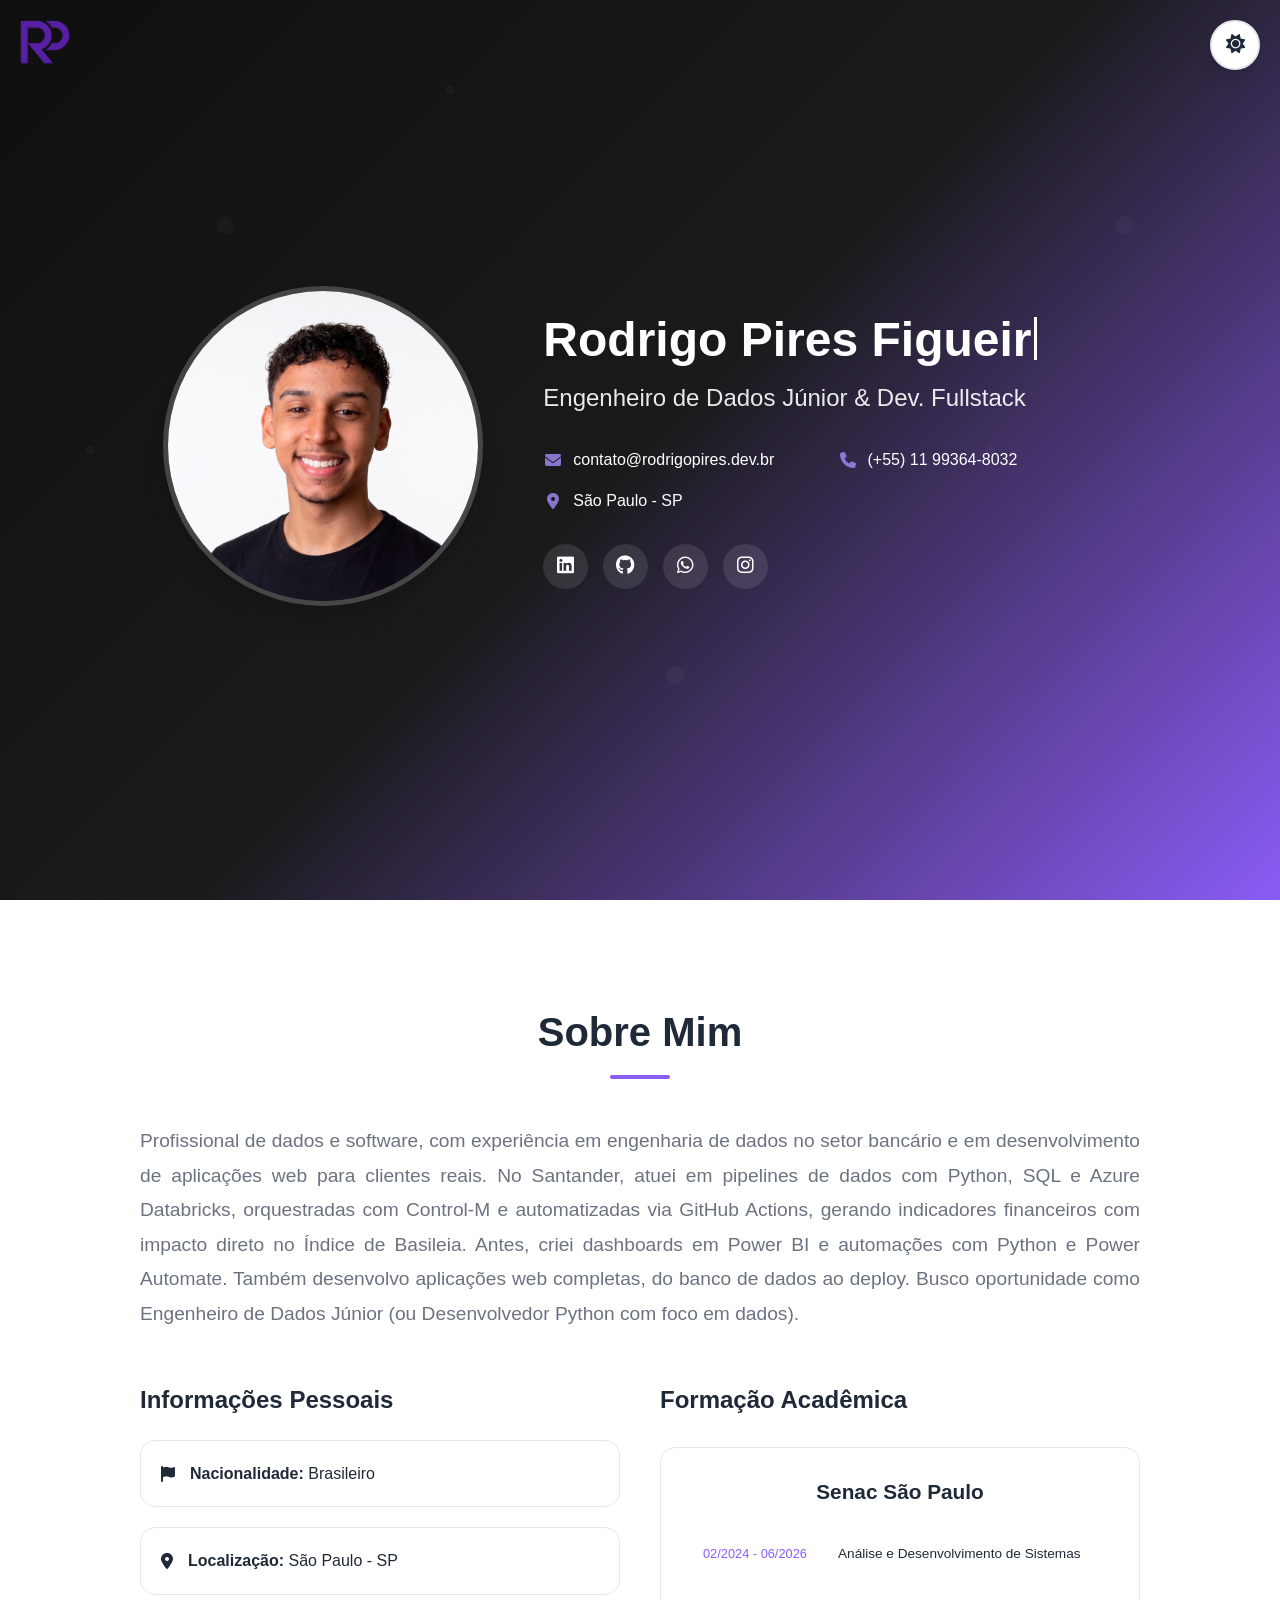
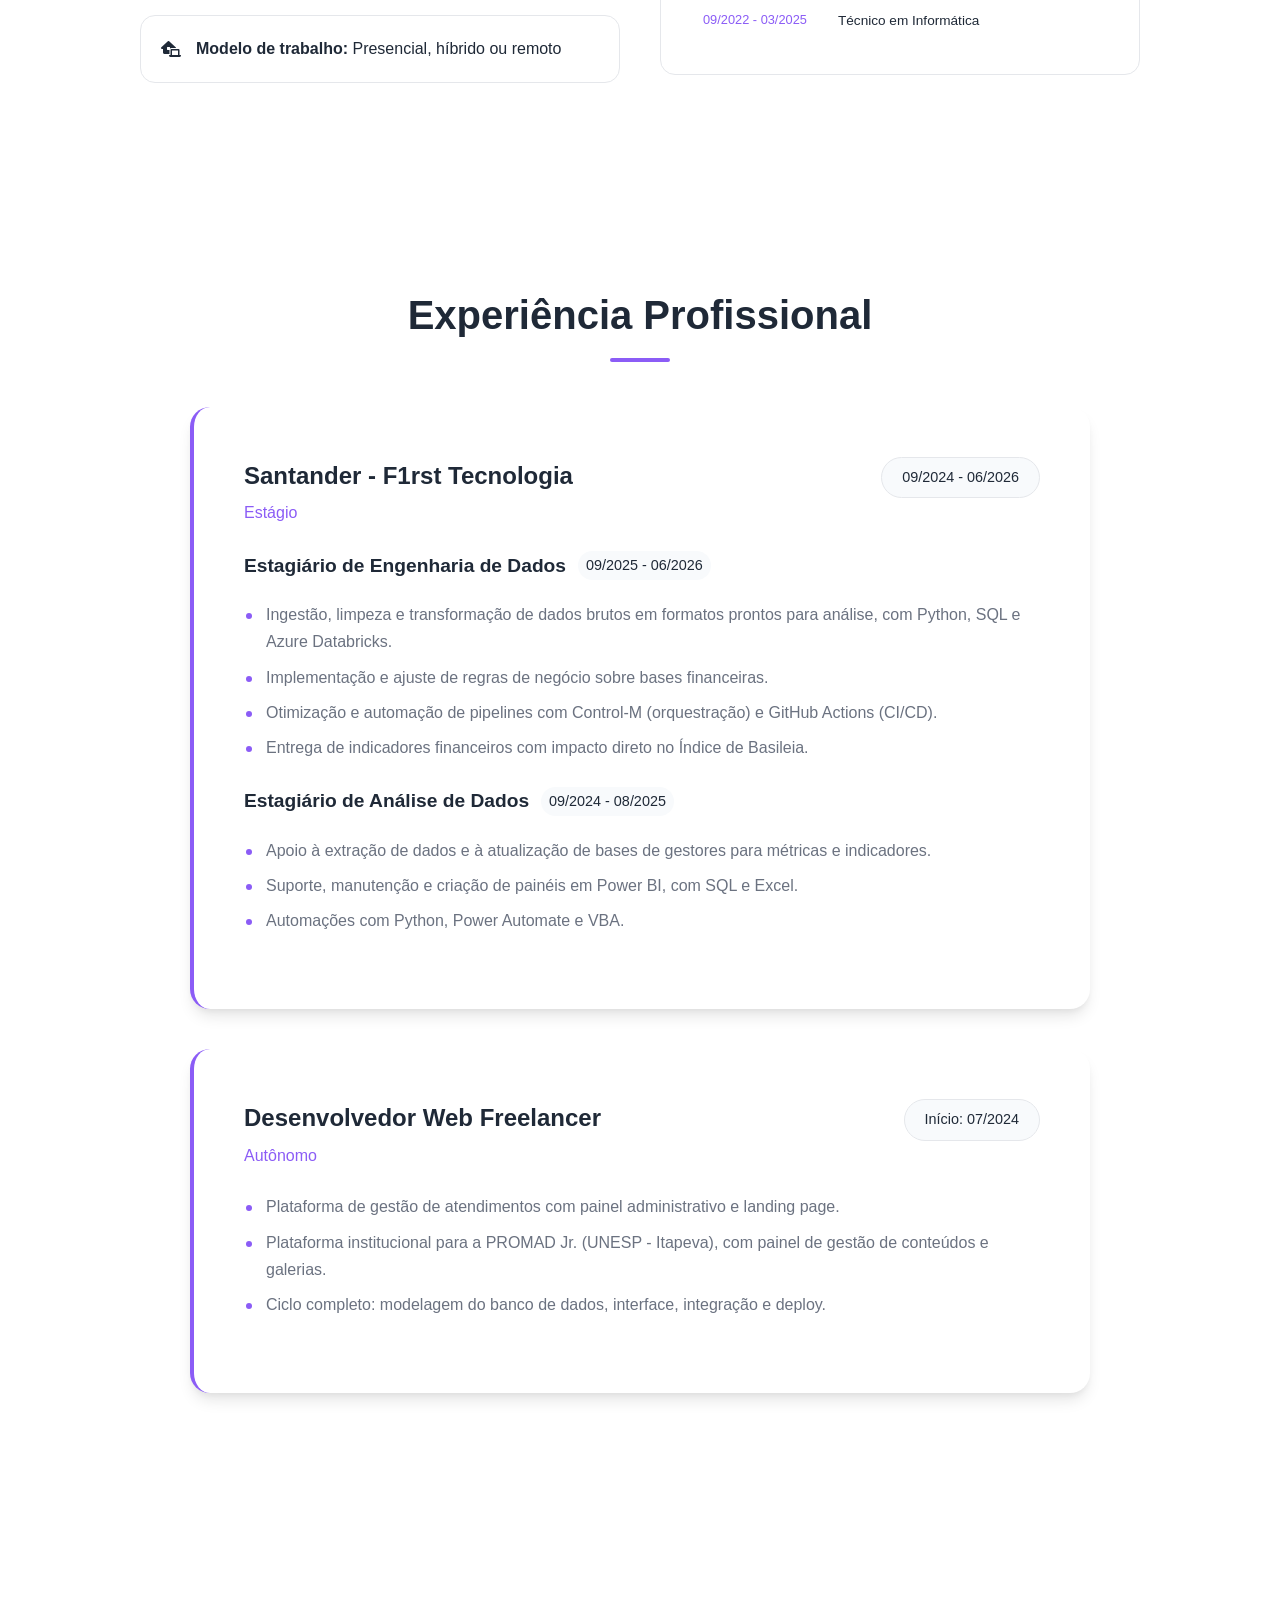
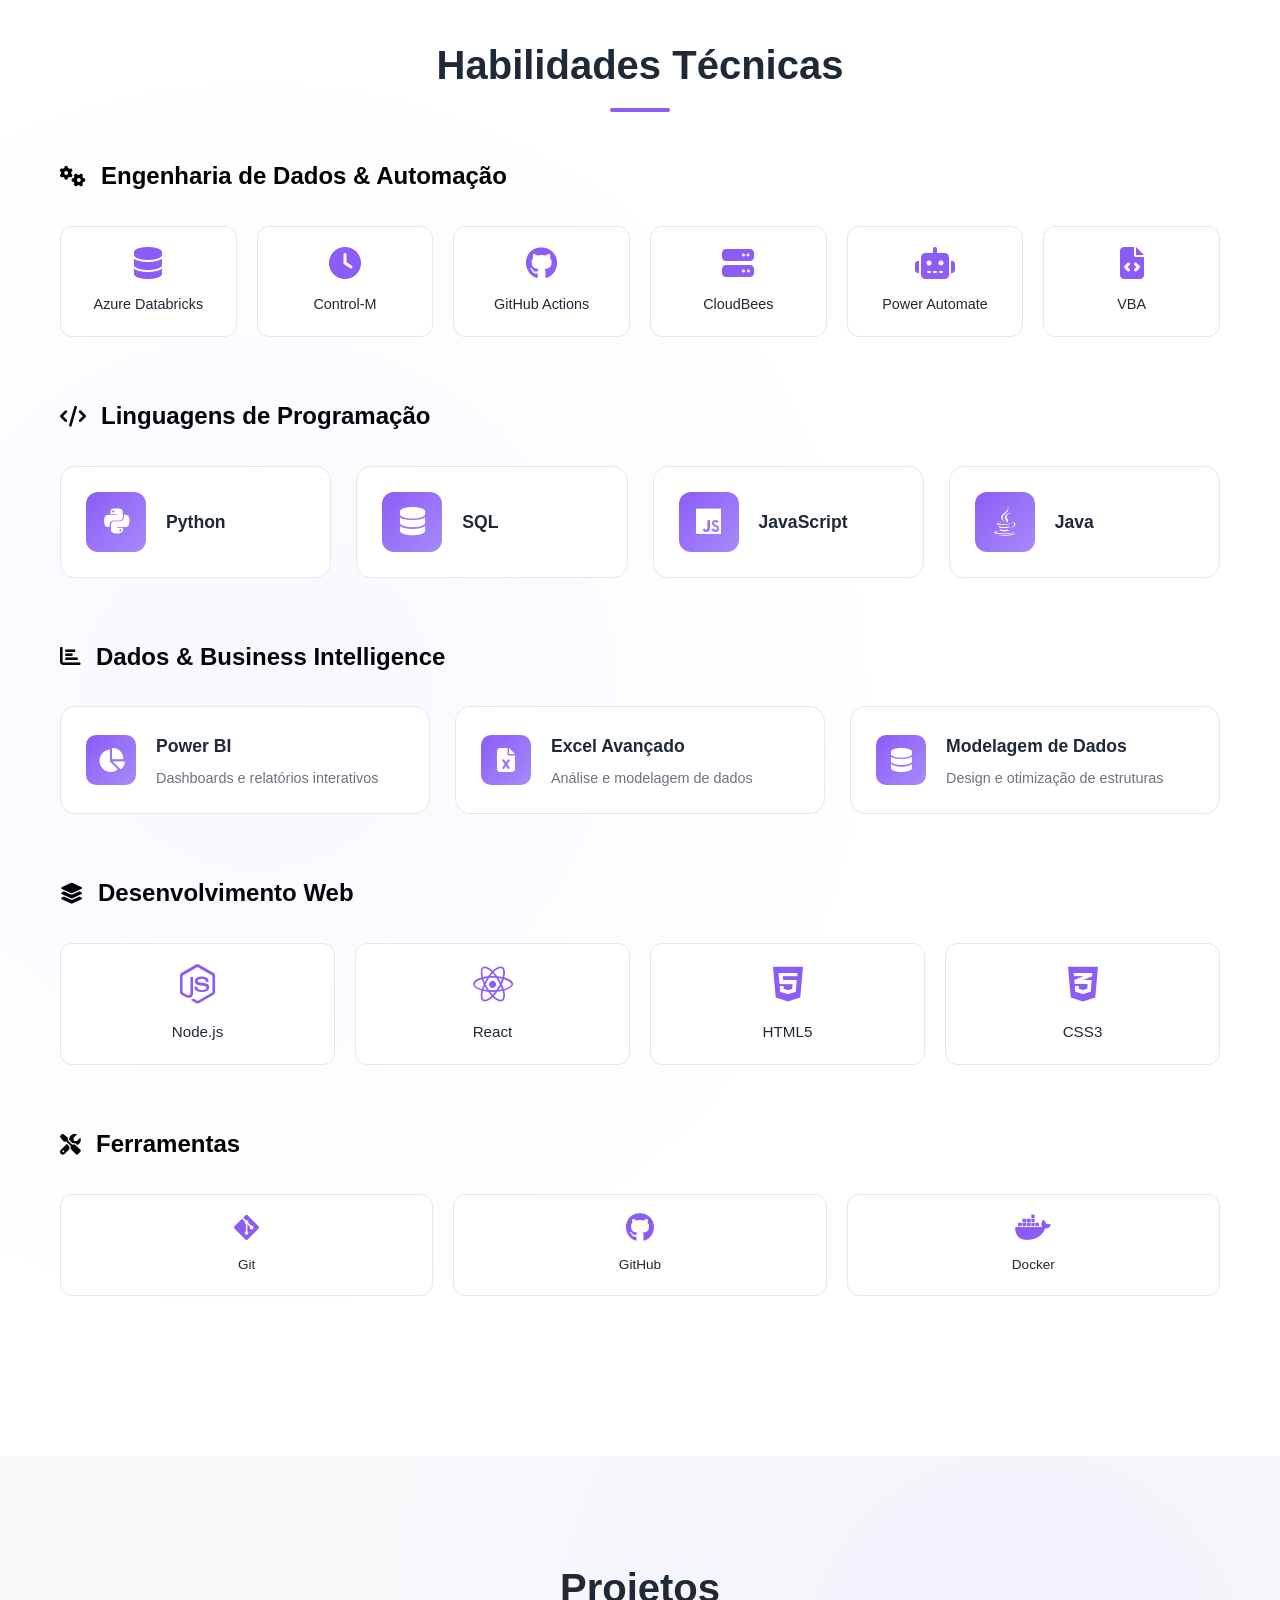
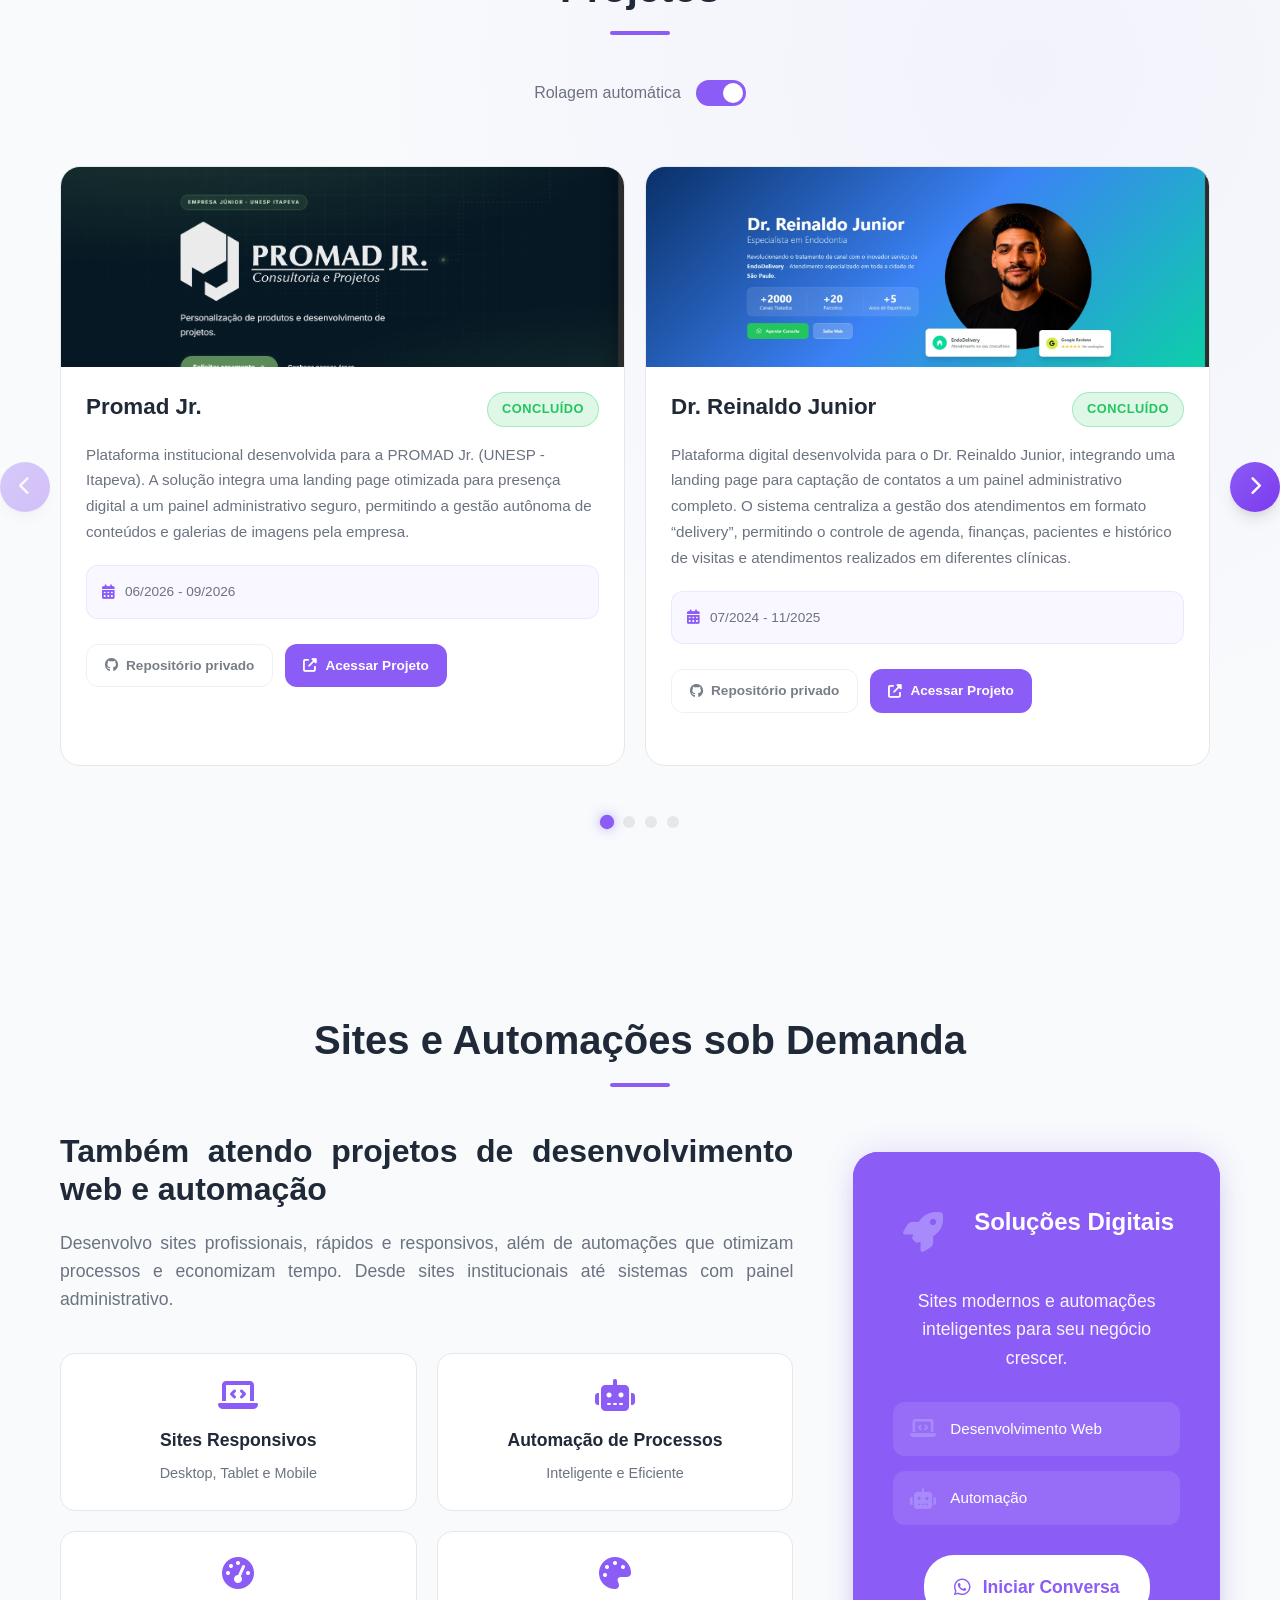
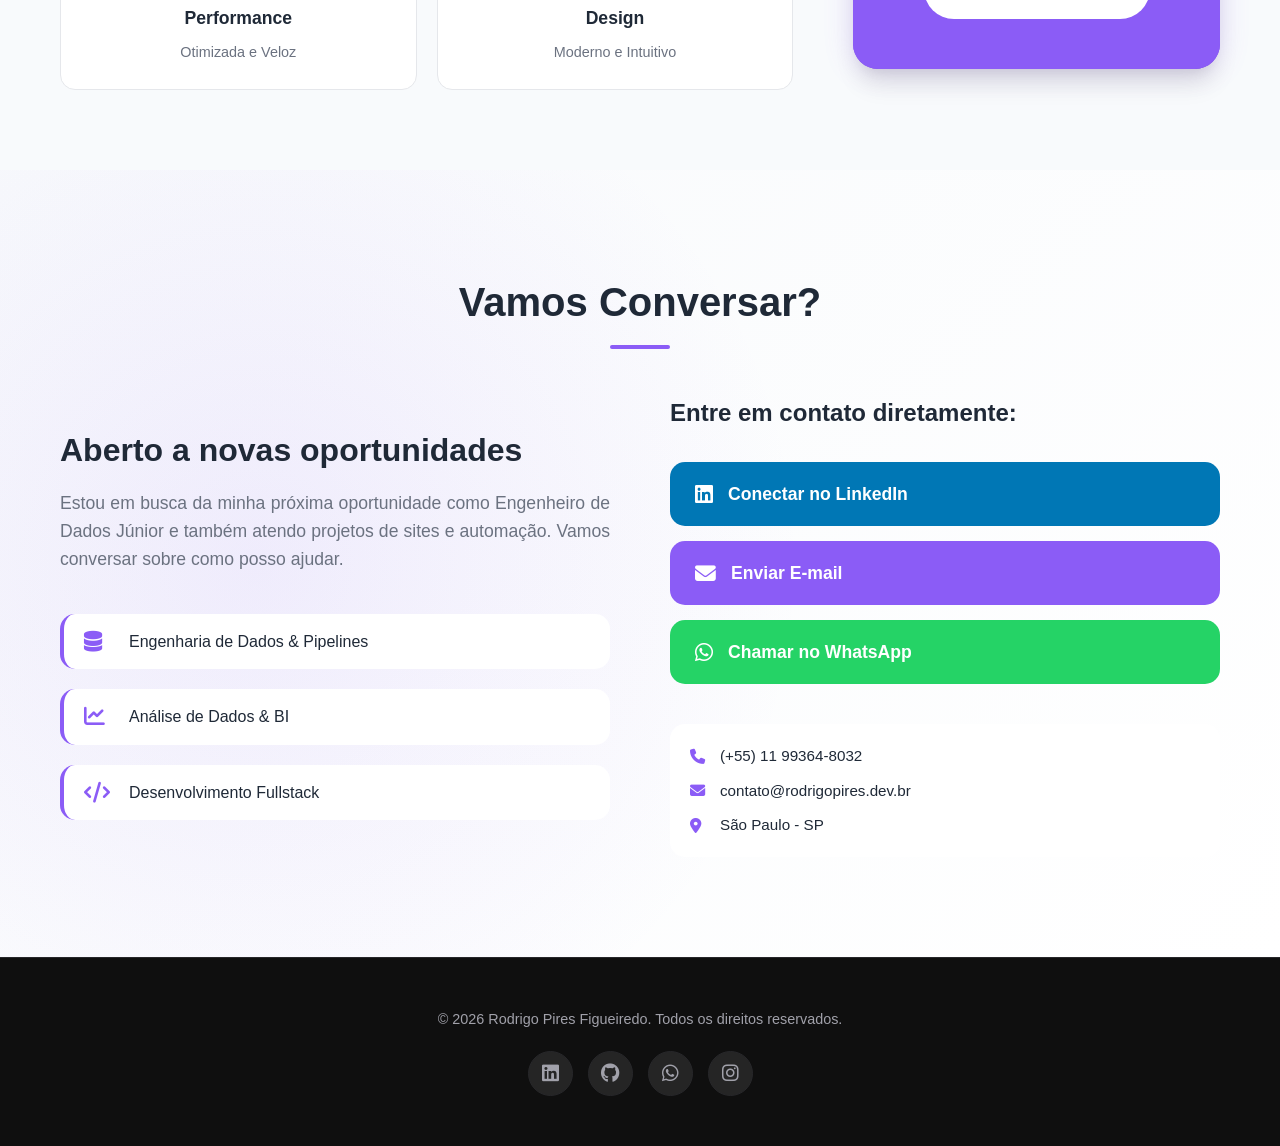
==== commit 0cac2afb: "fix: Ajuste de formatação de data em Experiências" ====
--- a/index.html
+++ b/index.html
@@ -139,7 +139,7 @@
                             <h3>Desenvolvedor Web Freelancer</h3>
                             <span class="position">Autônomo</span>
                         </div>
-                        <span class="period">07/2024 - 09/2026</span>
+                        <span class="period">Início: 07/2024</span>
                     </div>
                     <div class="experience-details">
                         <ul>
